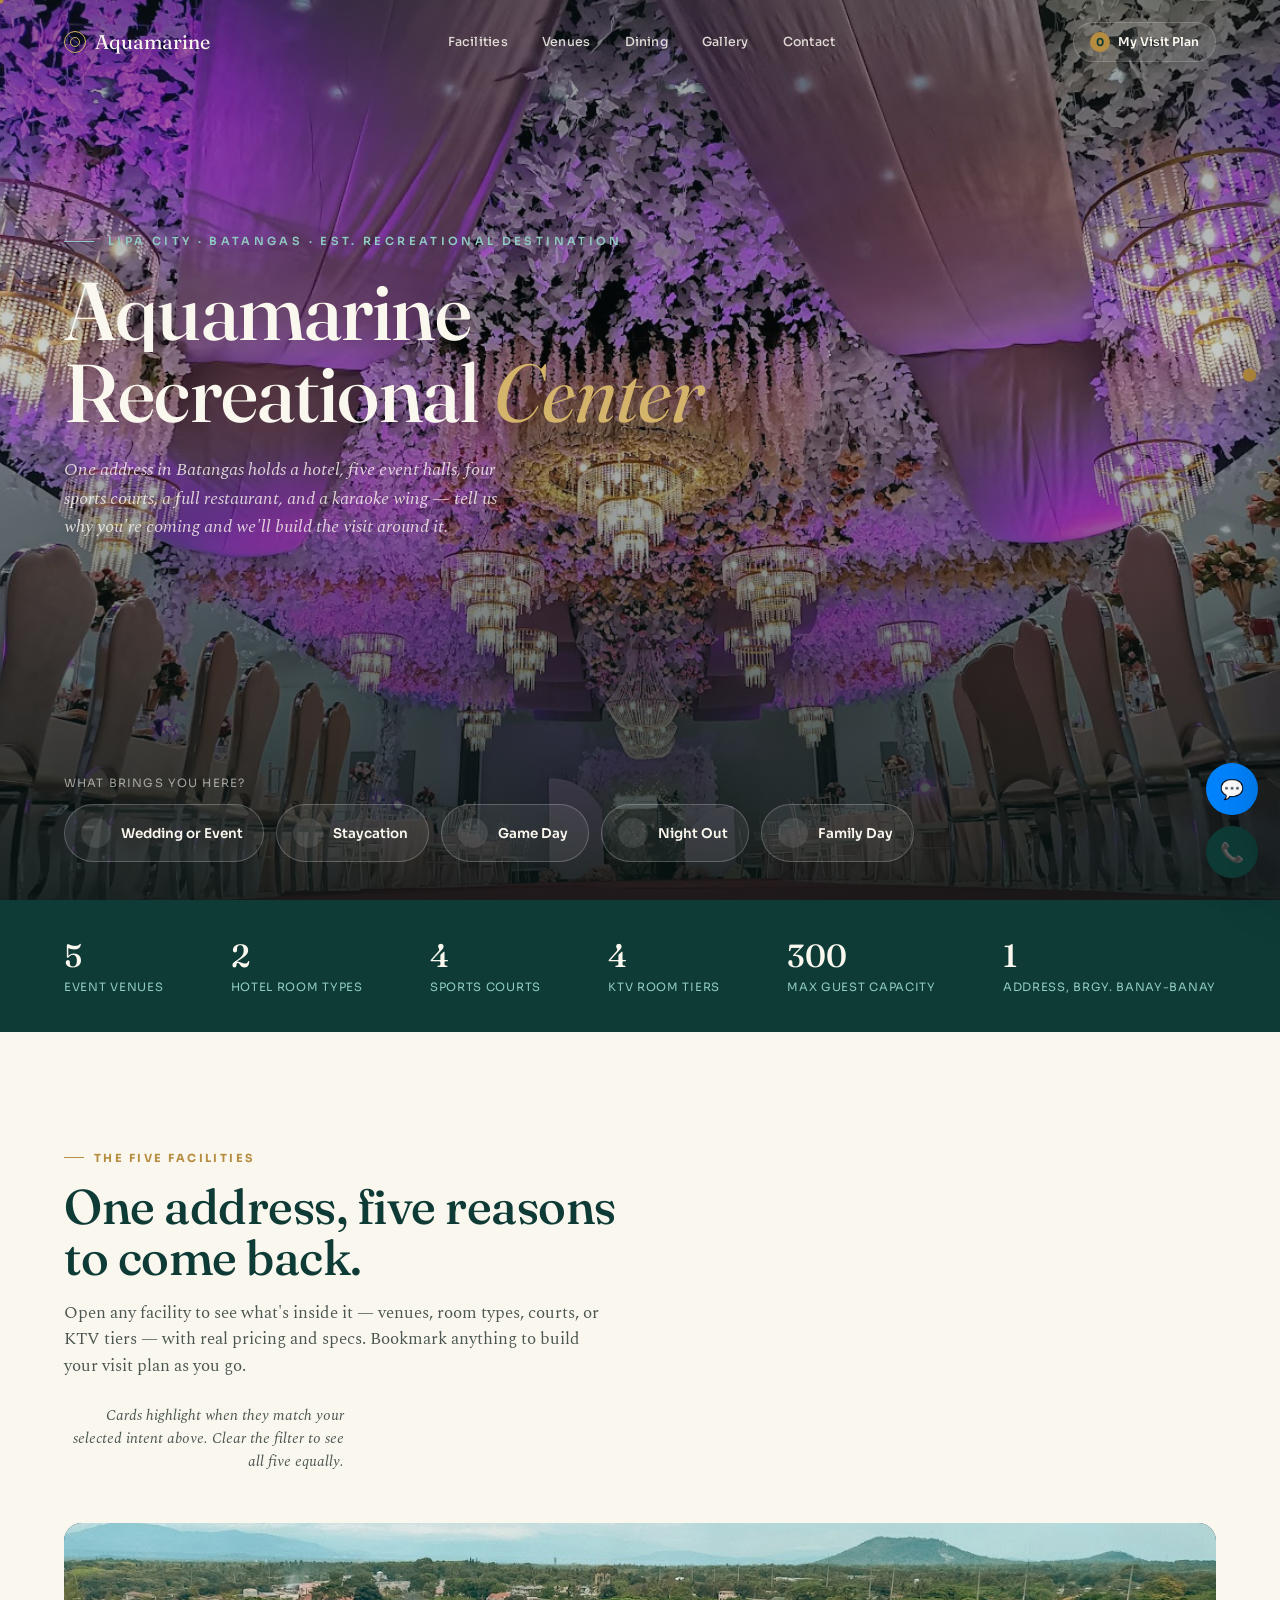
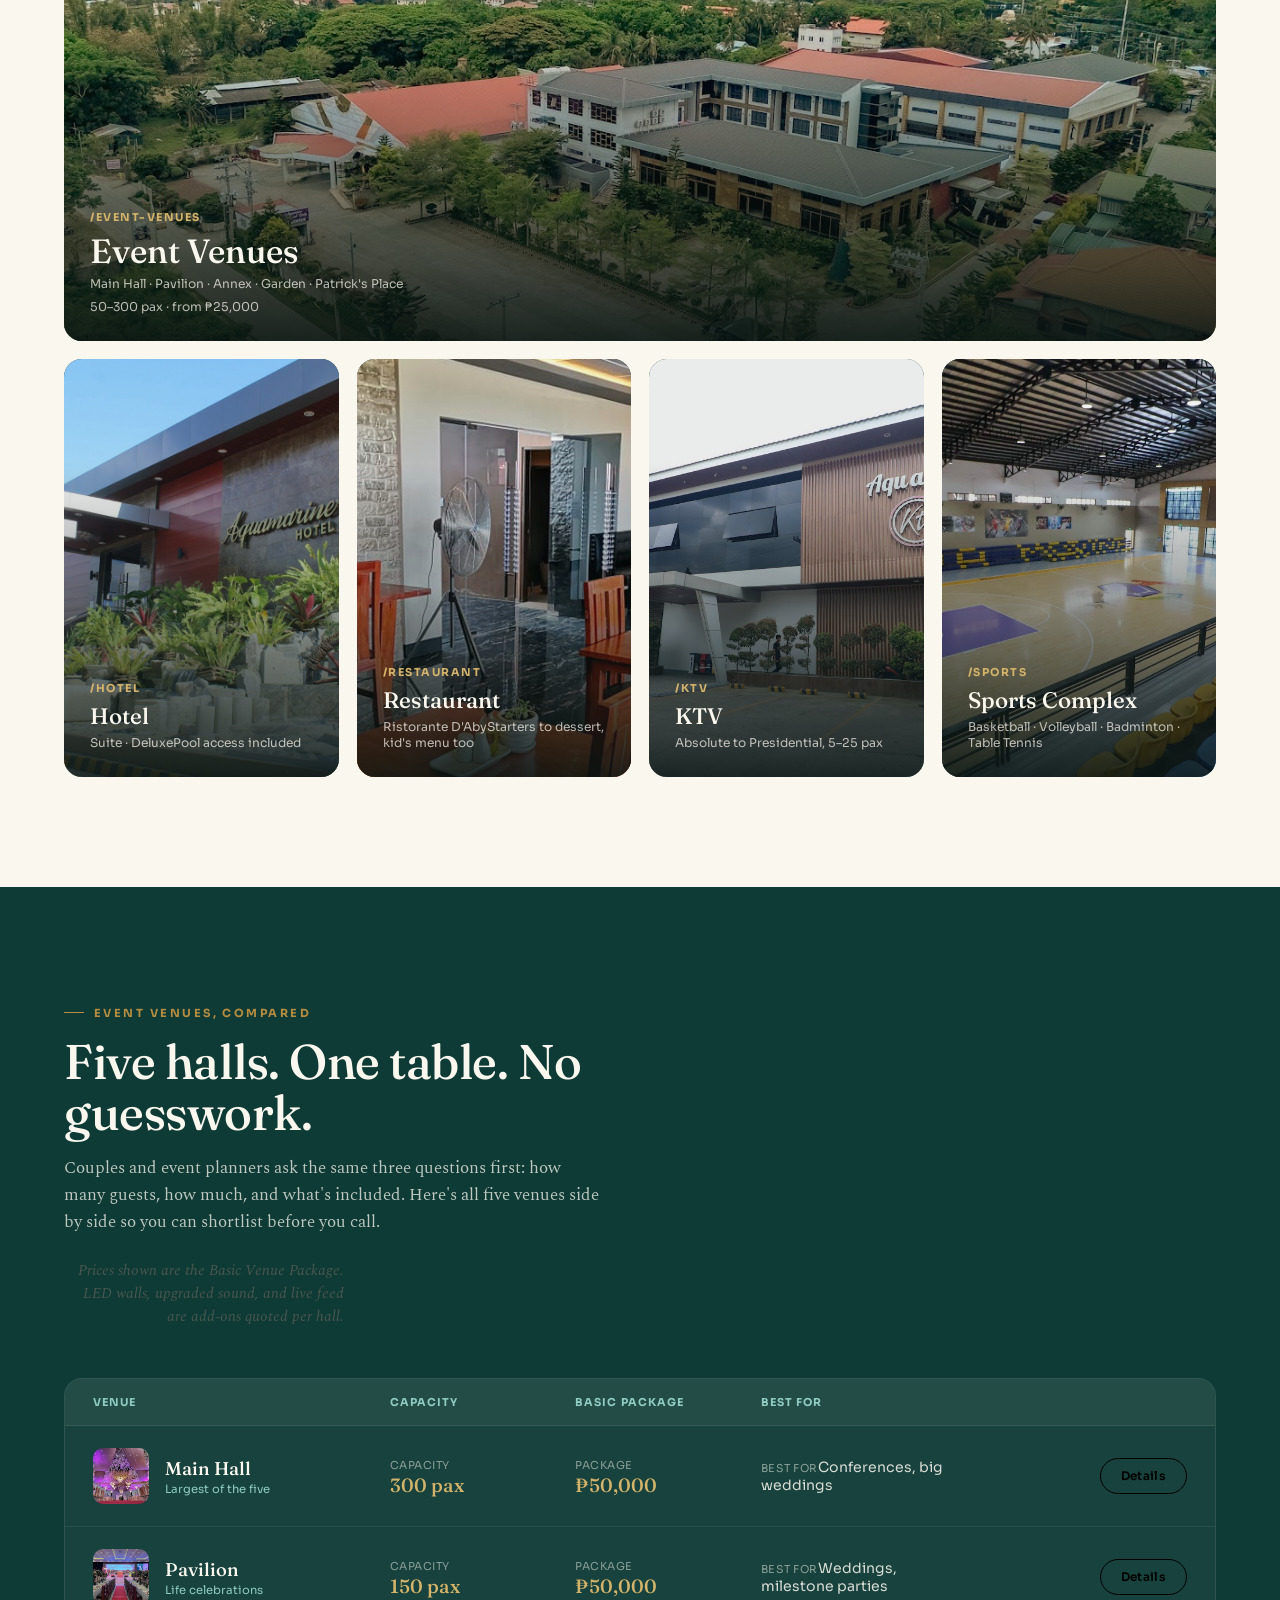
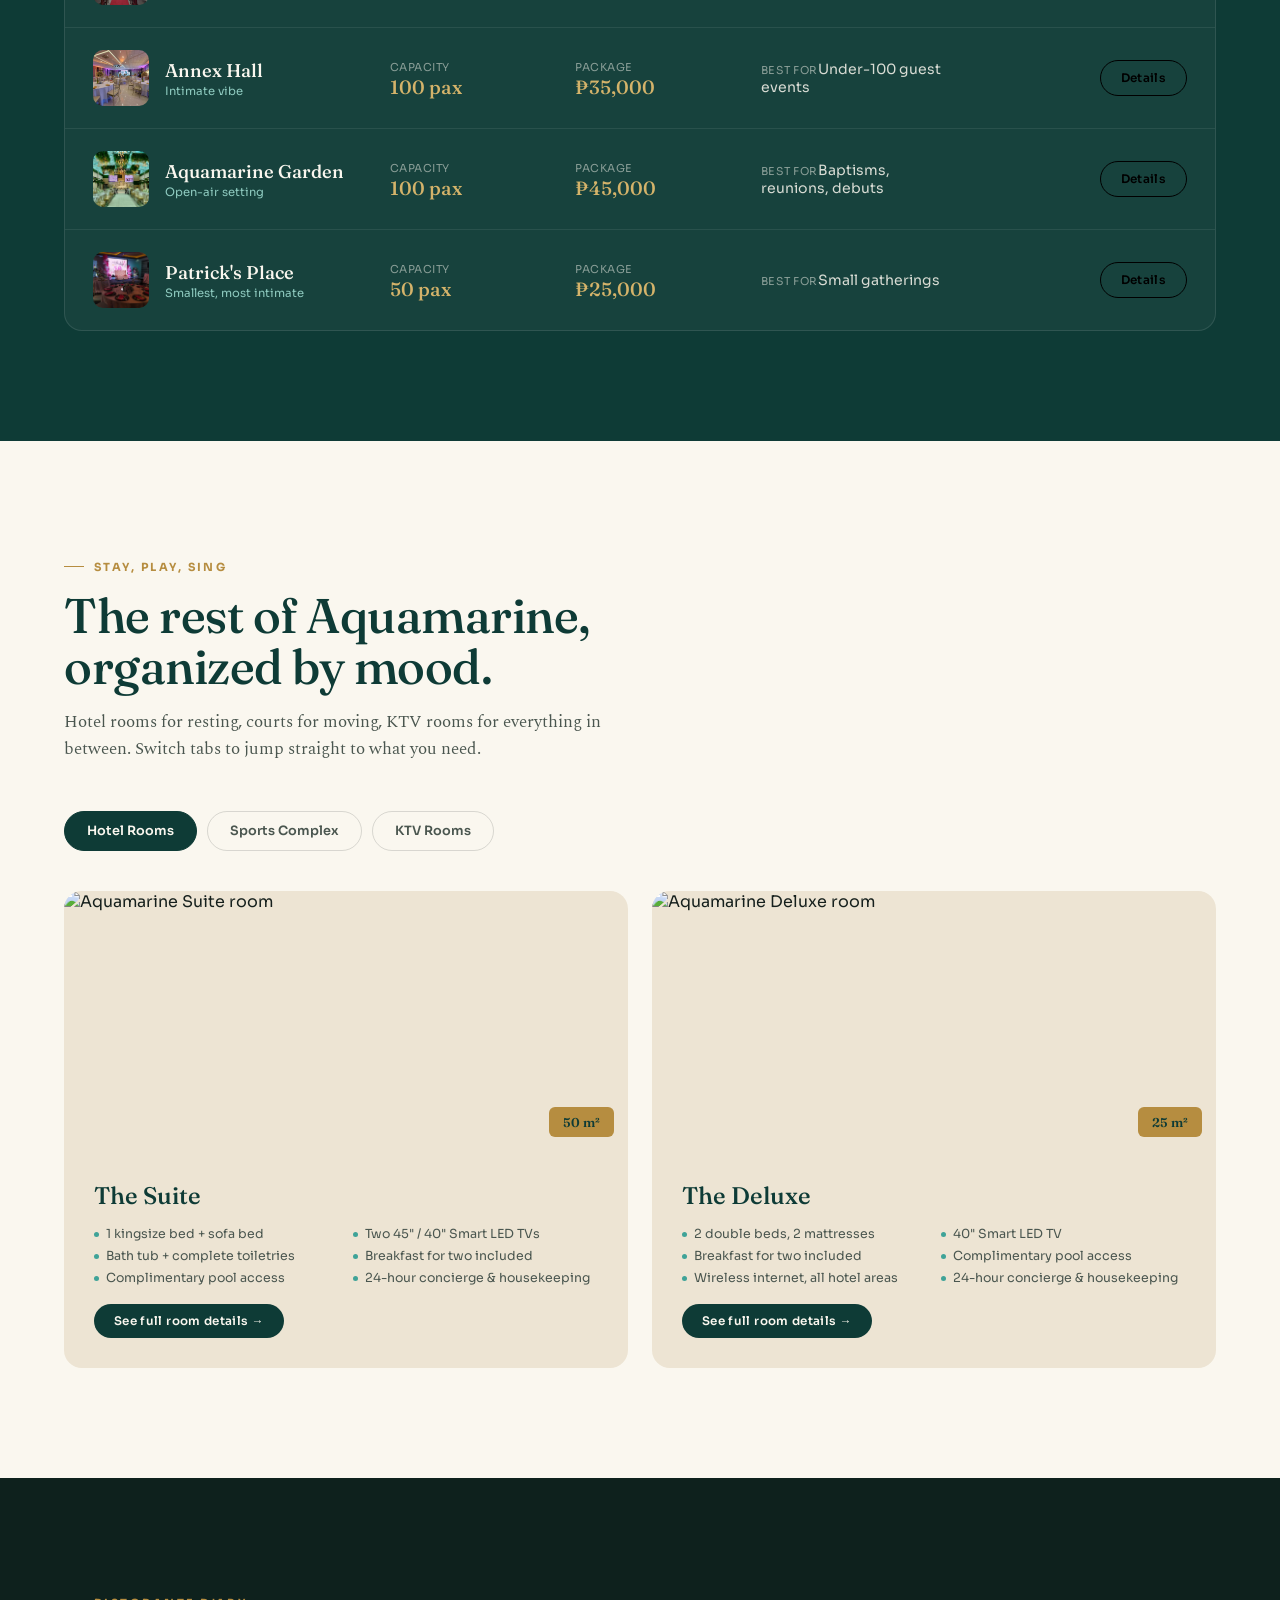
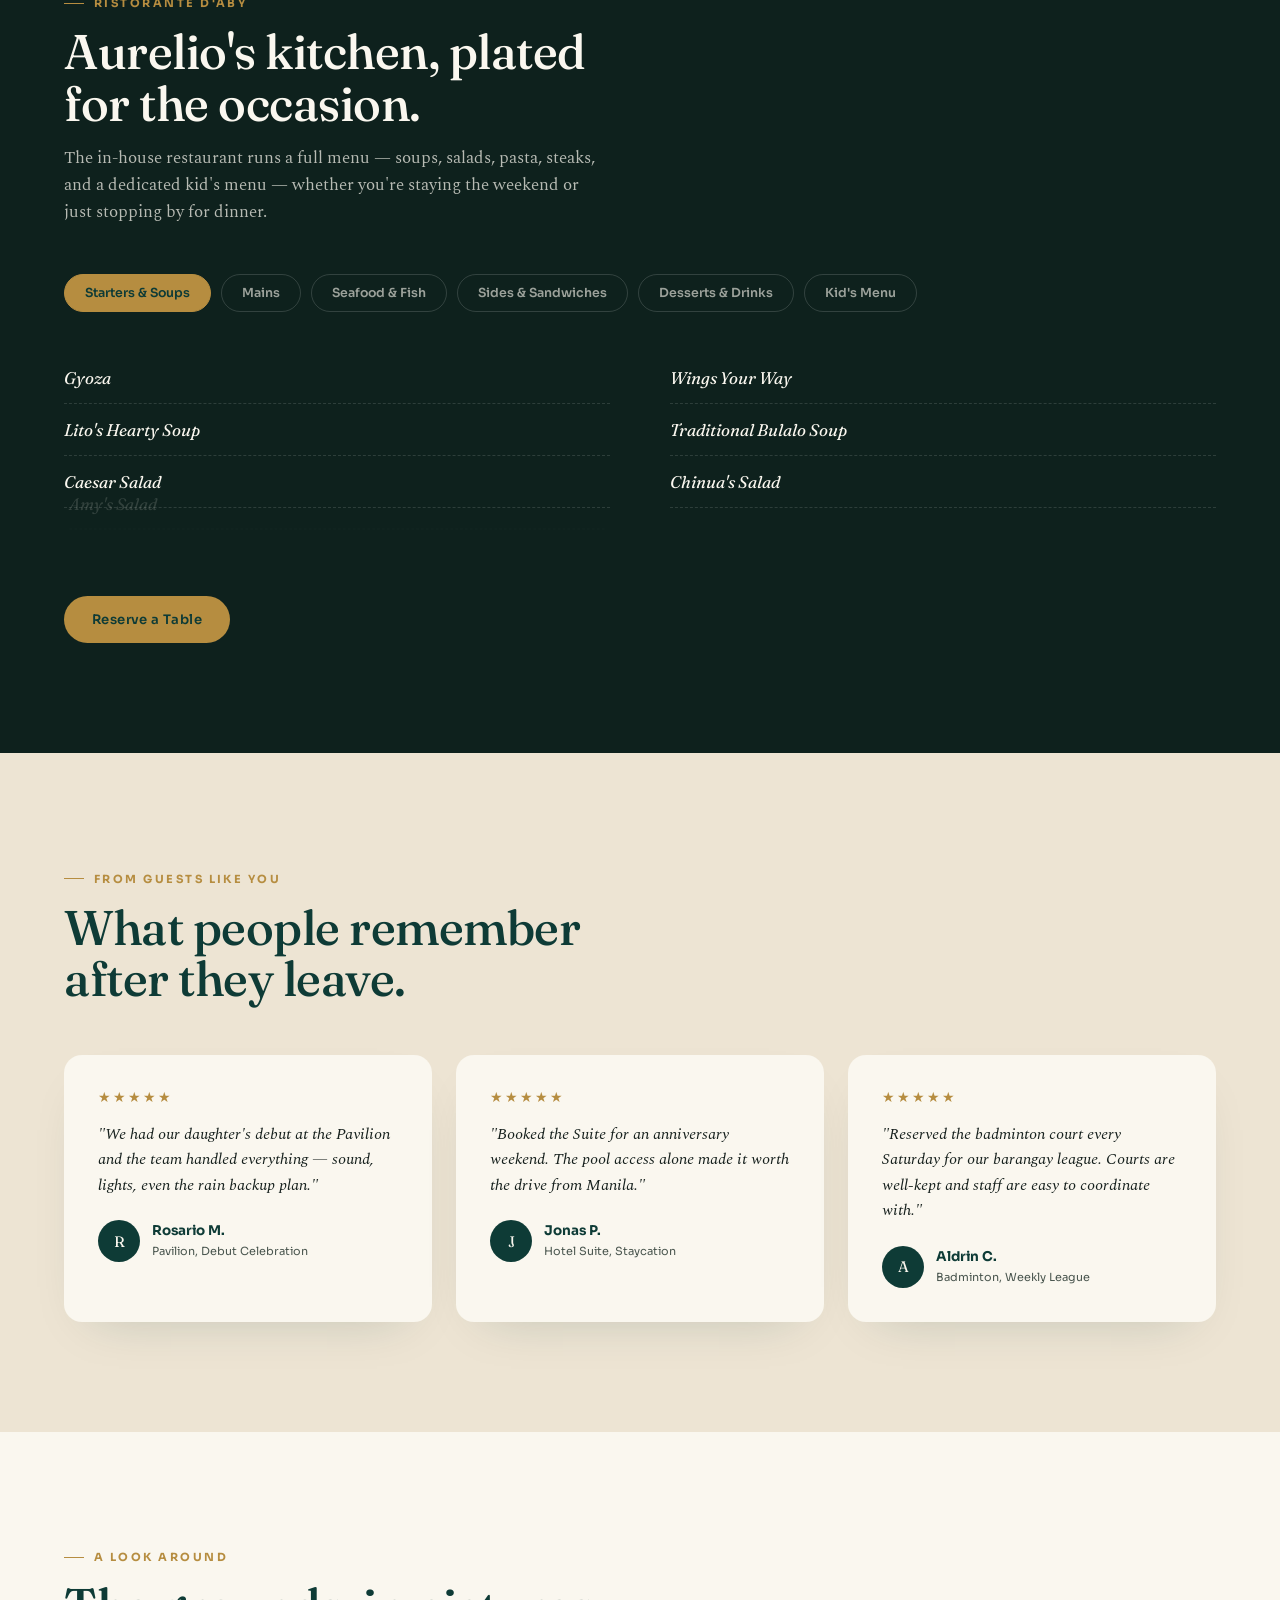
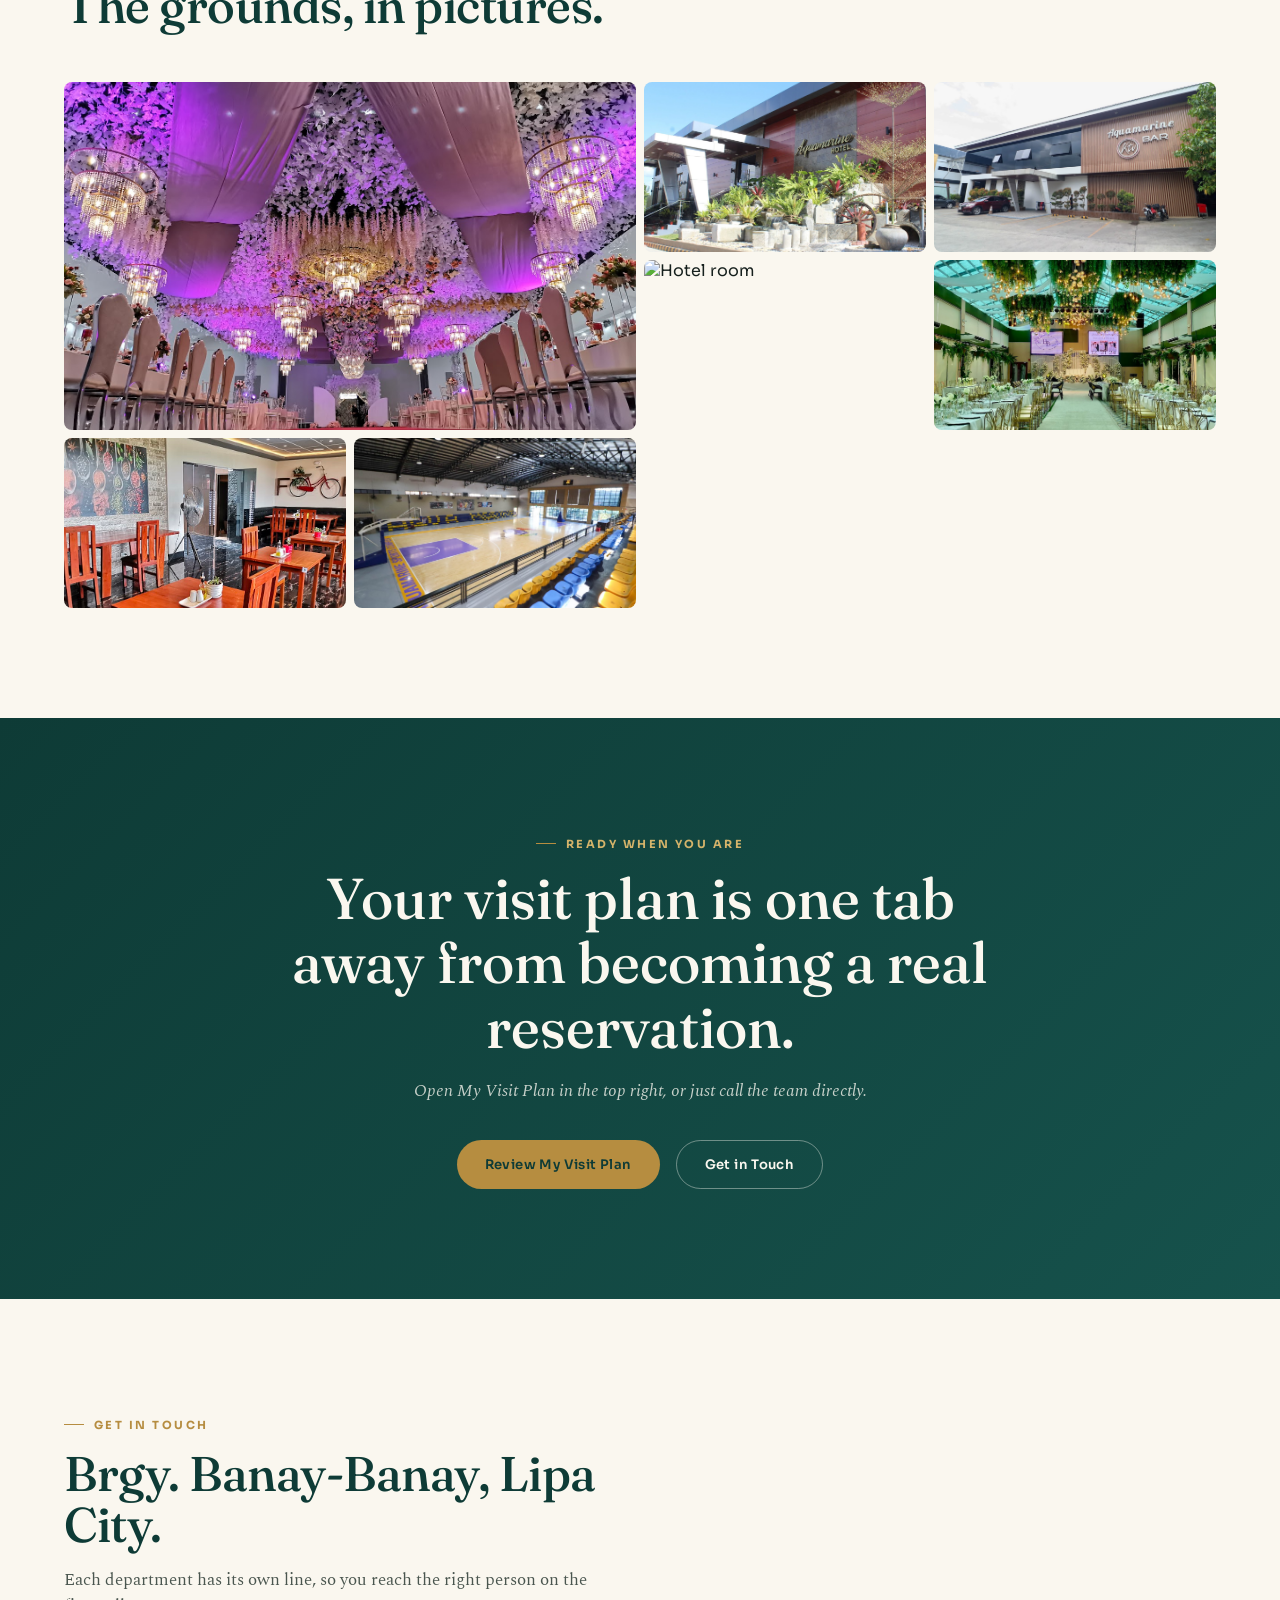
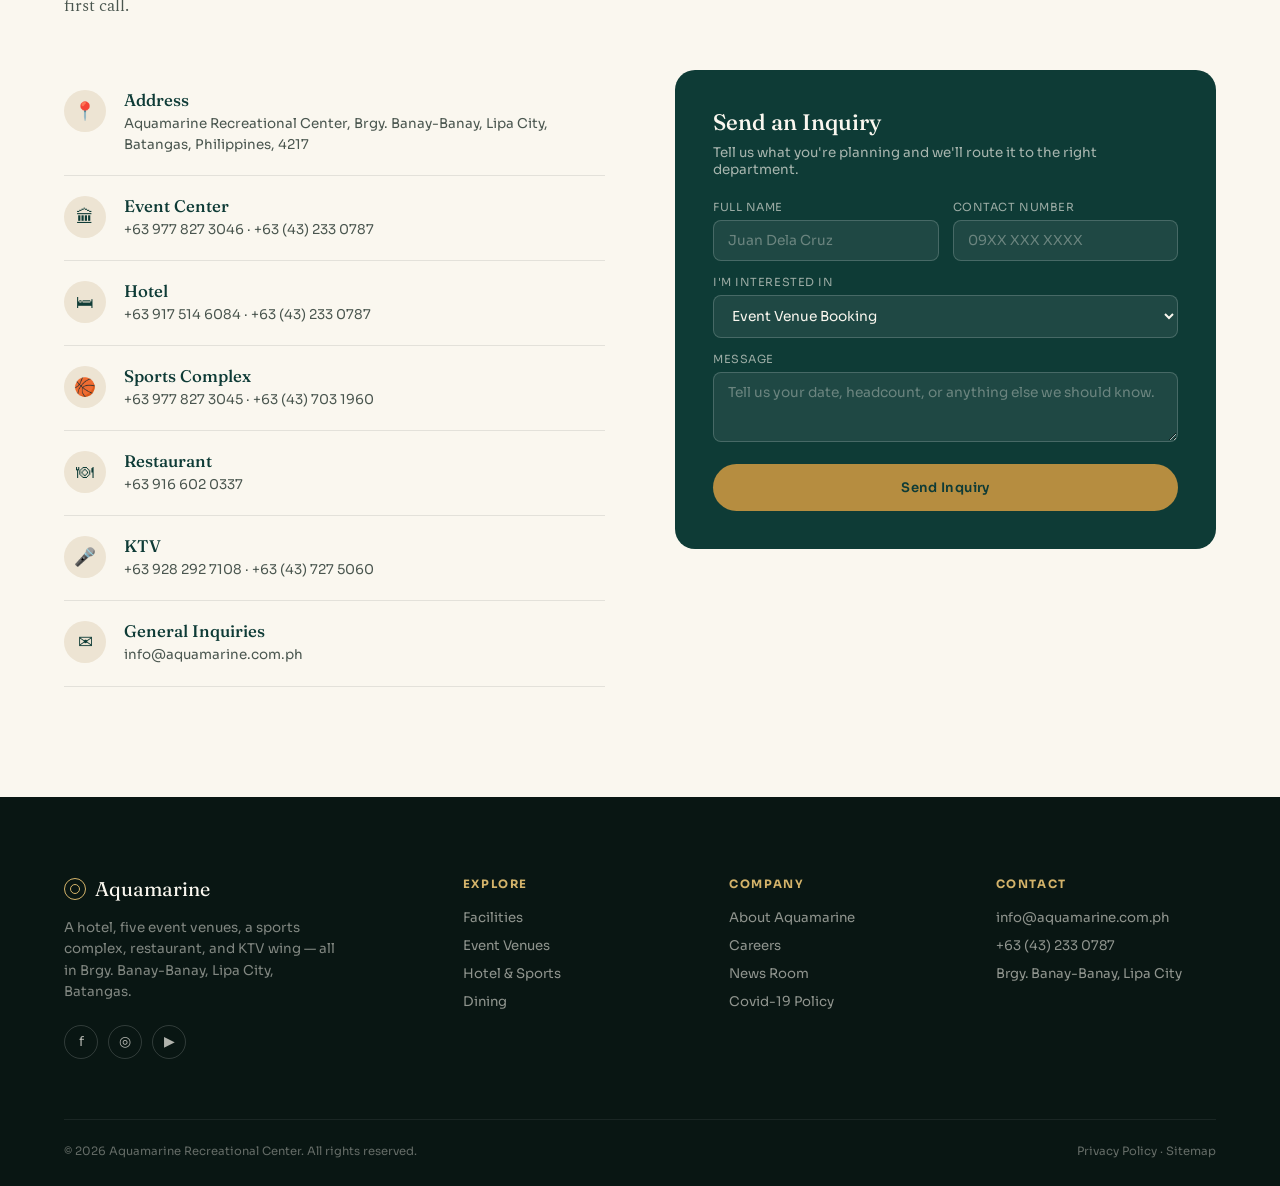
==== index.html @ de1a405c "Rename to index.html and remove Book Now hero button Rename aquamarine-redesign.html to index.html s" ====
﻿<!DOCTYPE html>
<html lang="en">
<head>
<meta charset="UTF-8">
<meta name="viewport" content="width=device-width, initial-scale=1.0">
<title>Aquamarine Recreational Center — Lipa City, Batangas</title>
<link rel="preconnect" href="https://fonts.googleapis.com">
<link rel="preconnect" href="https://fonts.gstatic.com" crossorigin>
<link href="https://fonts.googleapis.com/css2?family=Fraunces:ital,opsz,wght@0,9..144,300;0,9..144,400;0,9..144,500;0,9..144,600;0,9..144,700;1,9..144,400;1,9..144,500&family=Sora:wght@300;400;500;600;700;800&family=Spectral:ital,wght@0,300;0,400;0,500;1,400&display=swap" rel="stylesheet">
<link rel="stylesheet" href="css/base.css">
<link rel="stylesheet" href="css/ui.css">
<link rel="stylesheet" href="css/header.css">
<link rel="stylesheet" href="css/hero.css">
<link rel="stylesheet" href="css/facilities.css">
<link rel="stylesheet" href="css/venues.css">
<link rel="stylesheet" href="css/recreation.css">
<link rel="stylesheet" href="css/dining.css">
<link rel="stylesheet" href="css/testimonials.css">
<link rel="stylesheet" href="css/gallery.css">
<link rel="stylesheet" href="css/contact.css">
<link rel="stylesheet" href="css/footer.css">
<link rel="stylesheet" href="css/animations.css">

</head>
<body>
<div id="loader">
  <div class="ring"></div>
  <span>Aquamarine Recreational Center</span>
</div>

<div class="cursor-dot" id="cursorDot"></div>
<div id="scrollRail"></div>
<nav class="dot-nav" id="dotNav">
  <span class="dn-item" data-target="top" data-label="Top"></span>
  <span class="dn-item" data-target="deck" data-label="Facilities"></span>
  <span class="dn-item" data-target="venues" data-label="Venues"></span>
  <span class="dn-item" data-target="recreation" data-label="Hotel & Sports"></span>
  <span class="dn-item" data-target="dining" data-label="Dining"></span>
  <span class="dn-item" data-target="gallery" data-label="Gallery"></span>
  <span class="dn-item" data-target="contact" data-label="Contact"></span>
</nav>

<header id="siteHeader">
  <a href="#top" class="logo"><span class="ring-mark"></span>Aquamarine</a>
  <nav class="primary">
    <a href="#deck">Facilities</a>
    <a href="#venues">Venues</a>
    <a href="#dining">Dining</a>
    <a href="#gallery">Gallery</a>
    <a href="#contact">Contact</a>
  </nav>
  <div class="nav-right">
    <button class="tray-pill" id="trayToggleBtn">
      <span class="tp-count" id="trayCount">0</span> My Visit Plan
    </button>
    <div class="burger" id="burger"><span></span><span></span><span></span></div>
  </div>
</header>

<div class="mobile-menu" id="mobileMenu">
  <a href="#deck">Facilities</a>
  <a href="#venues">Venues</a>
  <a href="#dining">Dining</a>
  <a href="#gallery">Gallery</a>
  <a href="#contact">Contact</a>
</div>

<main id="top">
<section class="hero">
  <div class="hero-bg"></div>
  <div class="hero-top">
    <span class="hero-eyebrow"><span class="line"></span>Lipa City · Batangas · Est. Recreational Destination</span>
    <h1>
      <span class="wr"><span class="ln">Aquamarine</span></span>
      <span class="wr"><span class="ln">Recreational <em>Center</em></span></span>
    </h1>
    <p class="hero-sub">One address in Batangas holds a hotel, five event halls, four sports courts, a full restaurant, and a karaoke wing — tell us why you're coming and we'll build the visit around it.</p>
  </div>
  <div class="intent-dock">
    <span class="intent-label">What brings you here?</span>
    <div class="intent-row" id="intentRow">
      <button class="intent-chip" data-intent="wedding"><span class="ic-circle"></span>Wedding or Event</button>
      <button class="intent-chip" data-intent="stay"><span class="ic-circle"></span>Staycation</button>
      <button class="intent-chip" data-intent="sports"><span class="ic-circle"></span>Game Day</button>
      <button class="intent-chip" data-intent="ktv"><span class="ic-circle"></span>Night Out</button>
      <button class="intent-chip" data-intent="family"><span class="ic-circle"></span>Family Day</button>
    </div>
  </div>
</section>

<section class="stat-strip">
  <div class="wrap">
    <div class="st"><b>5</b><span>Event Venues</span></div>
    <div class="st"><b>2</b><span>Hotel Room Types</span></div>
    <div class="st"><b>4</b><span>Sports Courts</span></div>
    <div class="st"><b>4</b><span>KTV Room Tiers</span></div>
    <div class="st"><b>300</b><span>Max Guest Capacity</span></div>
    <div class="st"><b>1</b><span>Address, Brgy. Banay-Banay</span></div>
  </div>
</section>

<section class="deck-sec pad" id="deck">
  <div class="wrap">
    <div class="section-head">
      <div class="sh-text">
        <span class="eyebrow">The Five Facilities</span>
        <h2>One address, five reasons to come back.</h2>
        <p>Open any facility to see what's inside it — venues, room types, courts, or KTV tiers — with real pricing and specs. Bookmark anything to build your visit plan as you go.</p>
      </div>
      <div class="sh-side">Cards highlight when they match your selected intent above. Clear the filter to see all five equally.</div>
    </div>

    <div class="deck-grid" id="deckGrid">

      <div class="deck-card" data-intent="wedding,family" data-facility="event-venues">
        <span class="dc-expand">5 venues inside →</span>
        <img src="images/Event Venues.jpg" alt="Event Venues">
        <div class="dc-tint"></div>
        <div class="dc-body">
          <span class="dc-eyebrow">/event-venues</span>
          <h3>Event Venues</h3>
          <div class="dc-meta"><span>Main Hall · Pavilion · Annex · Garden · Patrick's Place</span></div>
          <div class="dc-meta"><span>50–300 pax · from ₱25,000</span></div>
        </div>
      </div>

      <div class="deck-card" data-intent="stay,family" data-facility="hotel">
        <span class="dc-expand">2 room types inside →</span>
        <img src="images/Aquamarine.jpg" alt="Hotel">
        <div class="dc-tint"></div>
        <div class="dc-body">
          <span class="dc-eyebrow">/hotel</span>
          <h3>Hotel</h3>
          <div class="dc-meta"><span>Suite · Deluxe</span><span>Pool access included</span></div>
        </div>
      </div>

      <div class="deck-card" data-intent="family,wedding" data-facility="restaurant">
        <span class="dc-expand">Full menu inside →</span>
        <img src="images/Dining.png" alt="Restaurant">
        <div class="dc-tint"></div>
        <div class="dc-body">
          <span class="dc-eyebrow">/restaurant</span>
          <h3>Restaurant</h3>
          <div class="dc-meta"><span>Ristorante D'Aby</span><span>Starters to dessert, kid's menu too</span></div>
        </div>
      </div>

      <div class="deck-card" data-intent="ktv" data-facility="ktv">
        <span class="dc-expand">4 room tiers inside →</span>
        <img src="images/KTV.jpg" alt="KTV">
        <div class="dc-tint"></div>
        <div class="dc-body">
          <span class="dc-eyebrow">/ktv</span>
          <h3>KTV</h3>
          <div class="dc-meta"><span>Absolute to Presidential, 5–25 pax</span></div>
        </div>
      </div>

      <div class="deck-card" data-intent="sports,family" data-facility="sports">
        <span class="dc-expand">4 courts inside →</span>
        <img src="images/Sports Complex.jpg" alt="Sports Complex">
        <div class="dc-tint"></div>
        <div class="dc-body">
          <span class="dc-eyebrow">/sports</span>
          <h3>Sports Complex</h3>
          <div class="dc-meta"><span>Basketball · Volleyball · Badminton · Table Tennis</span></div>
        </div>
      </div>

    </div>
  </div>
</section>

<section class="venues-sec pad" id="venues">
  <div class="wrap">
    <div class="section-head">
      <div class="sh-text">
        <span class="eyebrow">Event Venues, Compared</span>
        <h2>Five halls. One table. No guesswork.</h2>
        <p>Couples and event planners ask the same three questions first: how many guests, how much, and what's included. Here's all five venues side by side so you can shortlist before you call.</p>
      </div>
      <div class="sh-side">Prices shown are the Basic Venue Package. LED walls, upgraded sound, and live feed are add-ons quoted per hall.</div>
    </div>

    <div class="compare-table" id="compareTable">
      <div class="compare-row head">
        <div>Venue</div>
        <div>Capacity</div>
        <div>Basic Package</div>
        <div>Best For</div>
        <div></div>
      </div>

      <div class="compare-row">
        <div class="compare-venue">
          <img src="images/Main Hall.jpg" alt="Main Hall">
          <div><div class="cv-name">Main Hall</div><div class="cv-tag">Largest of the five</div></div>
        </div>
        <div class="compare-cell"><span>Capacity</span><b>300 pax</b></div>
        <div class="compare-cell"><span>Package</span><b>₱50,000</b></div>
        <div class="compare-cell"><span>Best for</span>Conferences, big weddings</div>
        <div class="compare-cta"><button class="btn btn-sm btn-line" data-detail="mainhall">Details</button></div>
      </div>

      <div class="compare-row">
        <div class="compare-venue">
          <img src="images/Pavillion.jpg" alt="Pavilion">
          <div><div class="cv-name">Pavilion</div><div class="cv-tag">Life celebrations</div></div>
        </div>
        <div class="compare-cell"><span>Capacity</span><b>150 pax</b></div>
        <div class="compare-cell"><span>Package</span><b>₱50,000</b></div>
        <div class="compare-cell"><span>Best for</span>Weddings, milestone parties</div>
        <div class="compare-cta"><button class="btn btn-sm btn-line" data-detail="pavilion">Details</button></div>
      </div>

      <div class="compare-row">
        <div class="compare-venue">
          <img src="images/Annex Hall.jpg" alt="Annex Hall">
          <div><div class="cv-name">Annex Hall</div><div class="cv-tag">Intimate vibe</div></div>
        </div>
        <div class="compare-cell"><span>Capacity</span><b>100 pax</b></div>
        <div class="compare-cell"><span>Package</span><b>₱35,000</b></div>
        <div class="compare-cell"><span>Best for</span>Under-100 guest events</div>
        <div class="compare-cta"><button class="btn btn-sm btn-line" data-detail="annex">Details</button></div>
      </div>

      <div class="compare-row">
        <div class="compare-venue">
          <img src="images/Aquamarine Garden.jpg" alt="Aquamarine Garden">
          <div><div class="cv-name">Aquamarine Garden</div><div class="cv-tag">Open-air setting</div></div>
        </div>
        <div class="compare-cell"><span>Capacity</span><b>100 pax</b></div>
        <div class="compare-cell"><span>Package</span><b>₱45,000</b></div>
        <div class="compare-cell"><span>Best for</span>Baptisms, reunions, debuts</div>
        <div class="compare-cta"><button class="btn btn-sm btn-line" data-detail="garden">Details</button></div>
      </div>

      <div class="compare-row">
        <div class="compare-venue">
          <img src="images/Patrick's Place.jpg" alt="Patrick's Place">
          <div><div class="cv-name">Patrick's Place</div><div class="cv-tag">Smallest, most intimate</div></div>
        </div>
        <div class="compare-cell"><span>Capacity</span><b>50 pax</b></div>
        <div class="compare-cell"><span>Package</span><b>₱25,000</b></div>
        <div class="compare-cell"><span>Best for</span>Small gatherings</div>
        <div class="compare-cta"><button class="btn btn-sm btn-line" data-detail="patricks">Details</button></div>
      </div>
    </div>
  </div>
</section>

<section class="rec-sec pad" id="recreation">
  <div class="wrap">
    <div class="section-head">
      <div class="sh-text">
        <span class="eyebrow">Stay, Play, Sing</span>
        <h2>The rest of Aquamarine, organized by mood.</h2>
        <p>Hotel rooms for resting, courts for moving, KTV rooms for everything in between. Switch tabs to jump straight to what you need.</p>
      </div>
    </div>

    <div class="rec-tabs" id="recTabs">
      <button class="rec-tab active" data-rec="hotel">Hotel Rooms</button>
      <button class="rec-tab" data-rec="sports">Sports Complex</button>
      <button class="rec-tab" data-rec="ktv">KTV Rooms</button>
    </div>

    <div class="rec-panel active" id="rec-hotel">
      <div class="room-grid">
        <div class="room-card">
          <div class="room-img">
            <img src="https://images.unsplash.com/photo-1582719508461-905c673771fd?q=80&w=1200" alt="Aquamarine Suite room">
            <span class="room-size">50 m²</span>
          </div>
          <div class="room-body">
            <h4>The Suite</h4>
            <ul class="room-amen">
              <li>1 kingsize bed + sofa bed</li>
              <li>Two 45" / 40" Smart LED TVs</li>
              <li>Bath tub + complete toiletries</li>
              <li>Breakfast for two included</li>
              <li>Complimentary pool access</li>
              <li>24-hour concierge & housekeeping</li>
            </ul>
            <button class="btn btn-dark btn-sm" data-detail="suite">See full room details →</button>
          </div>
        </div>
        <div class="room-card">
          <div class="room-img">
            <img src="https://images.unsplash.com/photo-1611892440504-42a792e24d32?q=80&w=1200" alt="Aquamarine Deluxe room">
            <span class="room-size">25 m²</span>
          </div>
          <div class="room-body">
            <h4>The Deluxe</h4>
            <ul class="room-amen">
              <li>2 double beds, 2 mattresses</li>
              <li>40" Smart LED TV</li>
              <li>Breakfast for two included</li>
              <li>Complimentary pool access</li>
              <li>Wireless internet, all hotel areas</li>
              <li>24-hour concierge & housekeeping</li>
            </ul>
            <button class="btn btn-dark btn-sm" data-detail="deluxe">See full room details →</button>
          </div>
        </div>
      </div>
    </div>

    <div class="rec-panel" id="rec-sports">
      <div class="court-grid">
        <div class="court-card" data-detail="basketball"><img src="https://images.unsplash.com/photo-1546519638-68e109498ffc?q=80&w=900" alt="Basketball court"><div class="cc-tint"></div>
          <div class="cc-body"><span class="tag">Full Court</span><h4>Basketball</h4><span class="cc-cta">View details →</span></div></div>
        <div class="court-card" data-detail="volleyball"><img src="https://images.unsplash.com/photo-1592656094267-764a45160876?q=80&w=900" alt="Volleyball court"><div class="cc-tint"></div>
          <div class="cc-body"><span class="tag">Indoor</span><h4>Volleyball</h4><span class="cc-cta">View details →</span></div></div>
        <div class="court-card" data-detail="badminton"><img src="https://images.unsplash.com/photo-1626224583764-f87db24ac4ea?q=80&w=900" alt="Badminton court"><div class="cc-tint"></div>
          <div class="cc-body"><span class="tag">Indoor</span><h4>Badminton</h4><span class="cc-cta">View details →</span></div></div>
        <div class="court-card" data-detail="tabletennis"><img src="https://images.unsplash.com/photo-1611251135345-18c56206b863?q=80&w=900" alt="Table tennis"><div class="cc-tint"></div>
          <div class="cc-body"><span class="tag">Indoor</span><h4>Table Tennis</h4><span class="cc-cta">View details →</span></div></div>
      </div>
      <div style="margin-top:32px;"><a href="https://m.me/arcsportscomplex" target="_blank" class="btn btn-primary">Reserve a Slot</a></div>
    </div>

    <div class="rec-panel" id="rec-ktv">
      <div class="ktv-grid">
        <div class="ktv-card" data-detail="absolute">
          <span class="kr-tier">Tier 01</span><h4>Absolute Room</h4>
          <span class="kr-pax">Up to 5 pax</span>
          <ul><li>TJ Media Videoke System</li><li>JBL Speakers</li><li>2 wireless microphones</li><li>UV-fogged before & after use</li></ul>
        </div>
        <div class="ktv-card" data-detail="premier">
          <span class="kr-tier">Tier 02</span><h4>Premier Room</h4>
          <span class="kr-pax">Up to 10 pax · 2 rooms available</span>
          <ul><li>TJ Media Videoke System</li><li>JBL Speakers</li><li>2 wireless microphones</li><li>UV-fogged before & after use</li></ul>
        </div>
        <div class="ktv-card" data-detail="vip">
          <span class="kr-tier">Tier 03</span><h4>VIP Room</h4>
          <span class="kr-pax">Up to 15 pax</span>
          <ul><li>TJ Media Videoke System</li><li>JBL Speakers</li><li>2 wireless microphones</li><li>UV-fogged before & after use</li></ul>
        </div>
        <div class="ktv-card" data-detail="presidential">
          <span class="kr-tier">Tier 04</span><h4>Presidential Room</h4>
          <span class="kr-pax">Up to 25 pax</span>
          <ul><li>TJ Media Videoke System</li><li>JBL Speakers</li><li>2 wireless microphones</li><li>UV-fogged before & after use</li></ul>
        </div>
      </div>
      <div style="margin-top:32px;"><a href="https://m.me/aquamarineph.KTV" target="_blank" class="btn btn-primary">Book a KTV Room</a></div>
    </div>
  </div>
</section>

<section class="dining-sec pad" id="dining">
  <div class="wrap">
    <div class="section-head">
      <div class="sh-text">
        <span class="eyebrow">Ristorante D'Aby</span>
        <h2>Aurelio's kitchen, plated for the occasion.</h2>
        <p>The in-house restaurant runs a full menu — soups, salads, pasta, steaks, and a dedicated kid's menu — whether you're staying the weekend or just stopping by for dinner.</p>
      </div>
    </div>

    <div class="menu-cat-row" id="menuCatRow">
      <button class="menu-cat active" data-cat="starters">Starters & Soups</button>
      <button class="menu-cat" data-cat="mains">Mains</button>
      <button class="menu-cat" data-cat="seafood">Seafood & Fish</button>
      <button class="menu-cat" data-cat="sides">Sides & Sandwiches</button>
      <button class="menu-cat" data-cat="desserts">Desserts & Drinks</button>
      <button class="menu-cat" data-cat="kids">Kid's Menu</button>
    </div>

    <div class="menu-panel2 active" id="menu-starters">
      <div class="menu-line"><span class="ml-name">Gyoza</span></div>
      <div class="menu-line"><span class="ml-name">Wings Your Way</span></div>
      <div class="menu-line"><span class="ml-name">Lito's Hearty Soup</span><span class="ml-sub" style="display:none"></span></div>
      <div class="menu-line"><span class="ml-name">Traditional Bulalo Soup</span></div>
      <div class="menu-line"><span class="ml-name">Caesar Salad</span></div>
      <div class="menu-line"><span class="ml-name">Chinua's Salad</span></div>
      <div class="menu-line"><span class="ml-name">Amy's Salad</span></div>
    </div>

    <div class="menu-panel2" id="menu-mains">
      <div class="menu-line"><span class="ml-name">Aurelio's Ribs<span class="ml-sub">Pork</span></span></div>
      <div class="menu-line"><span class="ml-name">Smoky Pork Belly<span class="ml-sub">Pork</span></span></div>
      <div class="menu-line"><span class="ml-name">Twice Cooked Belly<span class="ml-sub">Pork</span></span></div>
      <div class="menu-line"><span class="ml-name">Jujeh Kebab<span class="ml-sub">Chicken</span></span></div>
      <div class="menu-line"><span class="ml-name">Chicken Katsu<span class="ml-sub">Chicken</span></span></div>
      <div class="menu-line"><span class="ml-name">Chicken Bacon Wrapped<span class="ml-sub">Chicken</span></span></div>
      <div class="menu-line"><span class="ml-name">Rib Eye Steak<span class="ml-sub">Beef</span></span></div>
      <div class="menu-line"><span class="ml-name">Fillet Mignon<span class="ml-sub">Beef</span></span></div>
    </div>

    <div class="menu-panel2" id="menu-seafood">
      <div class="menu-line"><span class="ml-name">Calamari Fritto</span></div>
      <div class="menu-line"><span class="ml-name">Buttered Shrimp</span></div>
      <div class="menu-line"><span class="ml-name">Shrimp Tempura</span></div>
      <div class="menu-line"><span class="ml-name">Grilled Salmon</span></div>
      <div class="menu-line"><span class="ml-name">Tanigue Ala Pobre</span></div>
      <div class="menu-line"><span class="ml-name">Ravioli Pasta</span></div>
      <div class="menu-line"><span class="ml-name">Cannelloni Pasta</span></div>
    </div>

    <div class="menu-panel2" id="menu-sides">
      <div class="menu-line"><span class="ml-name">Family Platter</span></div>
      <div class="menu-line"><span class="ml-name">Fiesta Platter</span></div>
      <div class="menu-line"><span class="ml-name">Club House Sandwich</span></div>
      <div class="menu-line"><span class="ml-name">Tuna Melt</span></div>
      <div class="menu-line"><span class="ml-name">Fragrant Rice</span></div>
      <div class="menu-line"><span class="ml-name">Java Rice</span></div>
      <div class="menu-line"><span class="ml-name">Mashed Potato</span></div>
      <div class="menu-line"><span class="ml-name">Coleslaw</span></div>
    </div>

    <div class="menu-panel2" id="menu-desserts">
      <div class="menu-line"><span class="ml-name">Chocolate Cake</span></div>
      <div class="menu-line"><span class="ml-name">Caramel Custard</span></div>
      <div class="menu-line"><span class="ml-name">Banana Split</span></div>
      <div class="menu-line"><span class="ml-name">Frappe<span class="ml-sub">Chocolate · Caramel · Strawberry</span></span></div>
      <div class="menu-line"><span class="ml-name">Shake<span class="ml-sub">Chocolate · Mango · Strawberry</span></span></div>
      <div class="menu-line"><span class="ml-name">Brewed Coffee & Tea</span></div>
      <div class="menu-line"><span class="ml-name">Four Seasons / Pineapple Juice</span></div>
    </div>

    <div class="menu-panel2" id="menu-kids">
      <div class="menu-line"><span class="ml-name">Spaghetti Pasta, Filipino Style<span class="ml-sub">With garlic bread</span></span></div>
      <div class="menu-line"><span class="ml-name">Fried Chicken</span></div>
      <div class="menu-line"><span class="ml-name">Mini Pizza</span></div>
    </div>

    <div style="margin-top:36px;"><a href="https://www.aquamarine.com.ph/dining" target="_blank" class="btn btn-primary" style="background:var(--gold);color:var(--teal-deep)">Reserve a Table</a></div>
  </div>
</section>

<section class="testi-sec pad" id="testimonials">
  <div class="wrap">
    <div class="section-head">
      <div class="sh-text">
        <span class="eyebrow">From Guests Like You</span>
        <h2>What people remember after they leave.</h2>
      </div>
    </div>
    <div class="testi-grid">
      <div class="testi-card"><div class="testi-stars">★★★★★</div>
        <p>"We had our daughter's debut at the Pavilion and the team handled everything — sound, lights, even the rain backup plan."</p>
        <div class="testi-who"><div class="testi-avatar">R</div><div><b>Rosario M.</b><span>Pavilion, Debut Celebration</span></div></div>
      </div>
      <div class="testi-card"><div class="testi-stars">★★★★★</div>
        <p>"Booked the Suite for an anniversary weekend. The pool access alone made it worth the drive from Manila."</p>
        <div class="testi-who"><div class="testi-avatar">J</div><div><b>Jonas P.</b><span>Hotel Suite, Staycation</span></div></div>
      </div>
      <div class="testi-card"><div class="testi-stars">★★★★★</div>
        <p>"Reserved the badminton court every Saturday for our barangay league. Courts are well-kept and staff are easy to coordinate with."</p>
        <div class="testi-who"><div class="testi-avatar">A</div><div><b>Aldrin C.</b><span>Badminton, Weekly League</span></div></div>
      </div>
    </div>
  </div>
</section>

<section class="gallery-sec pad" id="gallery">
  <div class="wrap">
    <div class="section-head">
      <div class="sh-text">
        <span class="eyebrow">A Look Around</span>
        <h2>The grounds, in pictures.</h2>
      </div>
    </div>
    <div class="gal-grid" id="galGrid">
      <div class="gal-item big"><img src="images/Main Hall.jpg" alt="Aquamarine grounds"><div class="gal-overlay"><span class="gal-plus">+</span></div></div>
      <div class="gal-item"><img src="images/Aquamarine.jpg" alt="Pool"><div class="gal-overlay"><span class="gal-plus">+</span></div></div>
      <div class="gal-item"><img src="images/KTV.jpg" alt="Wedding setup"><div class="gal-overlay"><span class="gal-plus">+</span></div></div>
      <div class="gal-item"><img src="https://images.unsplash.com/photo-1414235077428-338989a2e8c0?q=80&w=600" alt="Hotel room"><div class="gal-overlay"><span class="gal-plus">+</span></div></div>
      <div class="gal-item"><img src="images/Aquamarine Garden.jpg" alt="Garden view"><div class="gal-overlay"><span class="gal-plus">+</span></div></div>
      <div class="gal-item"><img src="images/Dining.png" alt="Dining table"><div class="gal-overlay"><span class="gal-plus">+</span></div></div>
      <div class="gal-item"><img src="images/Sports Complex.jpg" alt="Sports court"><div class="gal-overlay"><span class="gal-plus">+</span></div></div>
    </div>
  </div>
</section>

<section class="pad" style="background:linear-gradient(135deg,var(--teal-deep),var(--teal-mid));text-align:center;">
  <div class="wrap">
    <span class="eyebrow" style="color:var(--gold-light)">Ready When You Are</span>
    <h2 style="font-family:var(--serif);font-size:clamp(2.2rem,4.6vw,3.6rem);color:var(--ivory);font-weight:500;margin-top:16px;max-width:760px;margin-left:auto;margin-right:auto;line-height:1.12;">Your visit plan is one tab away from becoming a real reservation.</h2>
    <p style="font-family:var(--read);font-style:italic;color:rgba(250,247,239,.78);margin-top:18px;font-size:1.05rem;">Open My Visit Plan in the top right, or just call the team directly.</p>
    <div style="display:flex;gap:16px;justify-content:center;margin-top:36px;flex-wrap:wrap;">
      <button class="btn btn-primary" id="ctaOpenTray">Review My Visit Plan</button>
      <a href="#contact" class="btn" style="border:1px solid rgba(250,247,239,.4);color:var(--ivory);">Get in Touch</a>
    </div>
  </div>
</section>

<section class="contact-sec pad" id="contact">
  <div class="wrap">
    <div class="section-head">
      <div class="sh-text">
        <span class="eyebrow">Get In Touch</span>
        <h2>Brgy. Banay-Banay, Lipa City.</h2>
        <p>Each department has its own line, so you reach the right person on the first call.</p>
      </div>
    </div>
    <div class="contact-grid">
      <div class="contact-list">
        <div class="contact-item"><div class="ci-ic">📍</div><div><h4>Address</h4><p>Aquamarine Recreational Center, Brgy. Banay-Banay, Lipa City, Batangas, Philippines, 4217</p></div></div>
        <div class="contact-item"><div class="ci-ic">🏛</div><div><h4>Event Center</h4><p>+63 977 827 3046 · +63 (43) 233 0787</p></div></div>
        <div class="contact-item"><div class="ci-ic">🛏</div><div><h4>Hotel</h4><p>+63 917 514 6084 · +63 (43) 233 0787</p></div></div>
        <div class="contact-item"><div class="ci-ic">🏀</div><div><h4>Sports Complex</h4><p>+63 977 827 3045 · +63 (43) 703 1960</p></div></div>
        <div class="contact-item"><div class="ci-ic">🍽</div><div><h4>Restaurant</h4><p>+63 916 602 0337</p></div></div>
        <div class="contact-item"><div class="ci-ic">🎤</div><div><h4>KTV</h4><p>+63 928 292 7108 · +63 (43) 727 5060</p></div></div>
        <div class="contact-item"><div class="ci-ic">✉</div><div><h4>General Inquiries</h4><p>info@aquamarine.com.ph</p></div></div>
      </div>
      <div class="inquiry-form">
        <h4>Send an Inquiry</h4>
        <p>Tell us what you're planning and we'll route it to the right department.</p>
        <form id="inquiryForm">
          <div class="field-row">
            <div class="field"><label>Full Name</label><input type="text" placeholder="Juan Dela Cruz" required></div>
            <div class="field"><label>Contact Number</label><input type="tel" placeholder="09XX XXX XXXX" required></div>
            <div class="field full"><label>I'm Interested In</label>
              <select>
                <option>Event Venue Booking</option>
                <option>Hotel Reservation</option>
                <option>Sports Complex Slot</option>
                <option>KTV Room</option>
                <option>Restaurant Reservation</option>
                <option>General Inquiry</option>
              </select>
            </div>
            <div class="field full"><label>Message</label><textarea placeholder="Tell us your date, headcount, or anything else we should know."></textarea></div>
          </div>
          <button type="submit" class="btn btn-primary">Send Inquiry</button>
        </form>
      </div>
    </div>
  </div>
</section>
</main>

<footer>
  <div class="wrap">
    <div class="foot-grid">
      <div class="foot-brand">
        <a href="#top" class="logo"><span class="ring-mark"></span>Aquamarine</a>
        <p>A hotel, five event venues, a sports complex, restaurant, and KTV wing — all in Brgy. Banay-Banay, Lipa City, Batangas.</p>
        <div class="foot-social">
          <a href="#" aria-label="Facebook">f</a>
          <a href="#" aria-label="Instagram">◎</a>
          <a href="#" aria-label="YouTube">▶</a>
        </div>
      </div>
      <div class="foot-col"><h5>Explore</h5>
        <a href="#deck">Facilities</a><a href="#venues">Event Venues</a><a href="#recreation">Hotel & Sports</a><a href="#dining">Dining</a>
      </div>
      <div class="foot-col"><h5>Company</h5>
        <a href="#">About Aquamarine</a><a href="#">Careers</a><a href="#">News Room</a><a href="#">Covid-19 Policy</a>
      </div>
      <div class="foot-col"><h5>Contact</h5>
        <p>info@aquamarine.com.ph</p><p>+63 (43) 233 0787</p><p>Brgy. Banay-Banay, Lipa City</p>
      </div>
    </div>
    <div class="foot-bottom">
      <span>© 2026 Aquamarine Recreational Center. All rights reserved.</span>
      <span>Privacy Policy · Sitemap</span>
    </div>
  </div>
</footer>

<!-- Trip Tray -->
<div class="tray-scrim" id="trayScrim"></div>
<aside class="trip-tray" id="tripTray">
  <div class="tray-head">
    <h3>My Visit Plan</h3>
    <div class="tray-close" id="trayClose">✕</div>
  </div>
  <div class="tray-body" id="trayBody">
    <div class="tray-empty">
      <div class="te-ic">🗒</div>
      <p>Nothing saved yet. Tap the bookmark on any facility card to build your visit here.</p>
    </div>
  </div>
  <div class="tray-foot">
    <a href="#contact" class="btn btn-primary" id="traySendBtn">Send This Plan As an Inquiry</a>
  </div>
</aside>

<!-- Detail overlay -->
<div class="detail-overlay" id="detailOverlay">
  <div class="detail-card" id="detailCard"></div>
</div>

<!-- Lightbox -->
<div class="lightbox" id="lightbox">
  <span class="lb-close" id="lbClose">&times;</span>
  <img src="" alt="" id="lbImg">
</div>

<div class="float-stack">
  <a class="float-btn fb-msg" href="https://m.me/aquamarineph" target="_blank"><span class="float-label">Message us</span>💬</a>
  <a class="float-btn fb-call" href="tel:+6343233 0787"><span class="float-label">Call front desk</span>📞</a>
</div>
<div class="totop" id="totop">↑</div>

<script src="js/data.js"></script>
<script src="js/loader.js"></script>
<script src="js/cursor.js"></script>
<script src="js/scroll.js"></script>
<script src="js/navigation.js"></script>
<script src="js/animations.js"></script>
<script src="js/buttons.js"></script>
<script src="js/intent-filter.js"></script>
<script src="js/detail-overlay.js"></script>
<script src="js/trip-tray.js"></script>
<script src="js/tabs.js"></script>
<script src="js/gallery.js"></script>
<script src="js/form.js"></script>
</body>
</html>
---- css/base.css ----
:root{
  --teal-deep:#0E3B36;
  --teal-mid:#16524C;
  --teal-pale:#E4EFEC;
  --aqua:#3FA398;
  --aqua-light:#8FCBC0;
  --sand:#EDE4D3;
  --ivory:#FAF7EF;
  --gold:#B68D40;
  --gold-light:#D4B36A;
  --coral:#C1654B;
  --ink:#16201D;
  --ink-soft:#4A564F;

  --serif:'Fraunces', serif;
  --sans:'Sora', sans-serif;
  --read:'Spectral', serif;

  --edge: clamp(20px, 5vw, 64px);
  --r: 18px;
}

*{margin:0;padding:0;box-sizing:border-box;}
html{scroll-behavior:smooth;}
body{
  font-family:var(--sans);
  background:var(--ivory);
  color:var(--ink);
  overflow-x:hidden;
  -webkit-font-smoothing:antialiased;
}
img{display:block;max-width:100%;}
a{color:inherit;text-decoration:none;}
button{font-family:inherit;cursor:pointer;border:none;background:none;}
ul{list-style:none;}
input,textarea{font-family:inherit;}

@media (prefers-reduced-motion: reduce){
  *{animation-duration:.001ms !important;animation-iteration-count:1 !important;transition-duration:.001ms !important;scroll-behavior:auto !important;}
}
::selection{background:var(--gold-light);color:var(--teal-deep);}
:focus-visible{outline:2px solid var(--gold);outline-offset:3px;}

.wrap{max-width:1360px;margin:0 auto;padding-left:var(--edge);padding-right:var(--edge);}
.pad{padding:110px 0;}
.pad-sm{padding:70px 0;}
section{position:relative;}

.eyebrow{
  font-size:.7rem;letter-spacing:.22em;text-transform:uppercase;color:var(--gold);font-weight:700;
  display:inline-flex;align-items:center;gap:10px;font-family:var(--sans);
}
.eyebrow::before{content:'';width:20px;height:1px;background:var(--gold);}
.section-head h2{
  font-family:var(--serif);font-weight:500;font-size:clamp(2rem,3.8vw,3.2rem);
  line-height:1.06;color:var(--teal-deep);margin-top:16px;letter-spacing:-.01em;
}
.section-head p{font-family:var(--read);font-size:1.05rem;line-height:1.6;color:var(--ink-soft);margin-top:16px;max-width:540px;}
.section-head{max-width:680px;margin-bottom:48px;display:flex;flex-wrap:wrap;justify-content:space-between;align-items:flex-end;gap:24px;}
.section-head .sh-text{max-width:560px;}
.section-head .sh-side{font-family:var(--read);font-style:italic;color:var(--ink-soft);font-size:.95rem;max-width:280px;text-align:right;}

.btn{
  display:inline-flex;align-items:center;gap:10px;font-family:var(--sans);font-size:.82rem;font-weight:600;
  letter-spacing:.03em;padding:15px 28px;border-radius:100px;
  transition:transform .4s cubic-bezier(.22,1,.36,1), box-shadow .4s ease, background .3s ease, color .3s ease;
  white-space:nowrap;
}
.btn-primary{background:var(--gold);color:var(--teal-deep);}
.btn-primary:hover{transform:translateY(-3px);box-shadow:0 14px 28px -10px rgba(182,141,64,.5);}
.btn-dark{background:var(--teal-deep);color:var(--ivory);}
.btn-dark:hover{transform:translateY(-3px);box-shadow:0 14px 28px -10px rgba(14,59,54,.45);}
.btn-line{border:1px solid currentColor;}
.btn-line:hover{background:currentColor;}
.btn-sm{padding:10px 20px;font-size:.74rem;}
.btn svg{width:14px;height:14px;transition:transform .35s ease;}
.btn:hover svg{transform:translateX(3px);}

/* superseded by .tide / .tide-l / .tide-r / .tide-pop, see below */

/* card tilt helper */
.tilt{transition:transform .35s cubic-bezier(.22,1,.36,1);}
---- css/ui.css ----
/* ===== Loader ===== */
#loader{
  position:fixed;inset:0;background:var(--teal-deep);z-index:9999;
  display:flex;align-items:center;justify-content:center;flex-direction:column;gap:18px;
  transition:opacity .8s ease, visibility .8s ease;
}
#loader.hide{opacity:0;visibility:hidden;}
#loader .ring{width:54px;height:54px;border-radius:50%;border:1px solid rgba(143,203,192,.3);position:relative;}
#loader .ring::before{
  content:'';position:absolute;inset:-1px;border-radius:50%;border:1px solid transparent;border-top-color:var(--gold-light);
  animation:loaderSpin 1.1s linear infinite;
}
@keyframes loaderSpin{to{transform:rotate(360deg);}}
#loader span{font-family:var(--sans);font-size:.62rem;letter-spacing:.3em;color:var(--aqua-light);text-transform:uppercase;}

/* ===== Cursor ===== */
.cursor-dot{
  position:fixed;top:0;left:0;width:7px;height:7px;border-radius:50%;background:var(--gold);
  pointer-events:none;z-index:9998;transform:translate(-50%,-50%);
  transition:width .3s ease,height .3s ease,background .3s ease,border .3s ease;
}
.cursor-dot.grow{width:44px;height:44px;background:rgba(182,141,64,.15);border:1px solid var(--gold);}
@media (hover:none),(max-width:880px){.cursor-dot{display:none;}}

/* ===== Trip Tray (drawer) ===== */
.trip-tray{
  position:fixed;right:0;top:0;bottom:0;width:380px;max-width:92vw;background:var(--ivory);z-index:1900;
  box-shadow:-30px 0 60px -20px rgba(0,0,0,.3);transform:translateX(100%);transition:transform .5s cubic-bezier(.16,1,.3,1);
  display:flex;flex-direction:column;
}
.trip-tray.open{transform:translateX(0);}
.tray-head{padding:28px 26px;border-bottom:1px solid rgba(22,32,29,.1);display:flex;justify-content:space-between;align-items:center;}
.tray-head h3{font-family:var(--serif);font-size:1.3rem;color:var(--teal-deep);font-weight:500;}
.tray-close{width:34px;height:34px;border-radius:50%;background:var(--sand);display:flex;align-items:center;justify-content:center;}
.tray-body{flex:1;overflow-y:auto;padding:20px 26px;}
.tray-empty{text-align:center;padding:60px 20px;color:var(--ink-soft);}
.tray-empty .te-ic{font-size:2.2rem;margin-bottom:14px;}
.tray-empty p{font-size:.88rem;line-height:1.5;}
.tray-item{display:flex;gap:14px;padding:14px 0;border-bottom:1px solid rgba(22,32,29,.08);align-items:center;}
.tray-item img{width:56px;height:56px;border-radius:10px;object-fit:cover;flex-shrink:0;}
.tray-item .ti-name{font-family:var(--serif);font-size:.98rem;color:var(--teal-deep);font-weight:500;}
.tray-item .ti-cat{font-size:.7rem;color:var(--ink-soft);text-transform:uppercase;letter-spacing:.04em;}
.tray-item .ti-remove{width:28px;height:28px;border-radius:50%;display:flex;align-items:center;justify-content:center;color:var(--ink-soft);flex-shrink:0;transition:all .3s ease;}
.tray-item .ti-remove:hover{background:#FBE9E5;color:var(--coral);}
.tray-foot{padding:22px 26px;border-top:1px solid rgba(22,32,29,.1);}
.tray-foot .btn{width:100%;justify-content:center;}
.tray-scrim{position:fixed;inset:0;background:rgba(8,18,16,.5);z-index:1850;opacity:0;visibility:hidden;transition:opacity .4s ease,visibility .4s ease;}
.tray-scrim.open{opacity:1;visibility:visible;}

/* ===== Floating actions ===== */
.float-stack{position:fixed;right:22px;bottom:22px;z-index:600;display:flex;flex-direction:column;gap:11px;align-items:flex-end;}
.float-btn{width:52px;height:52px;border-radius:50%;display:flex;align-items:center;justify-content:center;box-shadow:0 14px 30px -10px rgba(0,0,0,.4);transition:transform .35s cubic-bezier(.22,1,.36,1);position:relative;font-size:1.2rem;}
.float-btn:hover{transform:scale(1.1);}
.float-btn.fb-msg{background:#0084FF;color:white;}
.float-btn.fb-call{background:var(--teal-deep);color:var(--ivory);}
.float-label{position:absolute;right:62px;top:50%;transform:translateY(-50%);background:var(--ink);color:var(--ivory);font-size:.72rem;padding:7px 13px;border-radius:4px;white-space:nowrap;opacity:0;pointer-events:none;transition:opacity .3s ease;}
.float-btn:hover .float-label{opacity:1;}
.totop{position:fixed;left:22px;bottom:22px;z-index:600;width:44px;height:44px;border-radius:50%;background:rgba(14,59,54,.85);color:var(--ivory);display:flex;align-items:center;justify-content:center;opacity:0;pointer-events:none;transition:opacity .4s ease,transform .4s ease;backdrop-filter:blur(6px);}
.totop.show{opacity:1;pointer-events:auto;}
.totop:hover{transform:translateY(-4px);}
@media (max-width:600px){.float-label{display:none;}}

/* ===== Scroll progress rail ===== */
#scrollRail{
  position:fixed;top:0;left:0;height:3px;width:0%;z-index:1000;
  background:linear-gradient(90deg, var(--aqua), var(--gold-light));
  transition:width .1s linear;
}

/* ===== Section dot-nav (right edge, desktop only) ===== */
.dot-nav{
  position:fixed;right:26px;top:50%;transform:translateY(-50%);z-index:700;
  display:flex;flex-direction:column;gap:16px;
}
.dot-nav .dn-item{
  width:9px;height:9px;border-radius:50%;background:rgba(22,32,29,.18);cursor:pointer;
  position:relative;transition:background .4s ease, transform .4s cubic-bezier(.22,1,.36,1);
}
.dot-nav .dn-item.active{background:var(--gold);transform:scale(1.5);}
.dot-nav .dn-item::before{
  content:attr(data-label);position:absolute;right:22px;top:50%;transform:translateY(-50%) translateX(6px);
  font-size:.7rem;font-weight:600;color:var(--teal-deep);background:var(--ivory);padding:5px 12px;border-radius:6px;
  white-space:nowrap;opacity:0;pointer-events:none;transition:opacity .3s ease, transform .3s ease;
  box-shadow:0 8px 20px -8px rgba(14,59,54,.3);
}
.dot-nav .dn-item:hover::before{opacity:1;transform:translateY(-50%) translateX(0);}
.dot-nav.on-dark .dn-item{background:rgba(250,247,239,.3);}
.dot-nav.on-dark .dn-item.active{background:var(--gold-light);}
@media (max-width:980px){.dot-nav{display:none;}}
---- css/header.css ----
/* ===== Header ===== */
header{
  position:fixed;top:0;left:0;right:0;z-index:500;padding:22px var(--edge);
  display:flex;align-items:center;justify-content:space-between;gap:30px;
  transition:padding .5s cubic-bezier(.16,1,.3,1), background .5s ease, box-shadow .5s ease;
}
header.scrolled{padding:13px var(--edge);background:rgba(14,59,54,.88);backdrop-filter:blur(18px) saturate(140%);box-shadow:0 8px 30px -18px rgba(0,0,0,.4);}
.logo{font-family:var(--serif);font-size:1.24rem;color:var(--ivory);display:flex;align-items:center;gap:9px;}
.logo .ring-mark{width:22px;height:22px;border:1.5px solid var(--gold-light);border-radius:50%;display:inline-block;position:relative;flex-shrink:0;}
.logo .ring-mark::after{content:'';position:absolute;inset:5px;border:1px solid var(--gold-light);border-radius:50%;}

nav.primary{display:flex;align-items:center;gap:34px;}
nav.primary a{font-size:.78rem;font-weight:500;letter-spacing:.02em;color:rgba(250,247,239,.85);position:relative;padding:6px 0;}
nav.primary a::after{content:'';position:absolute;left:0;bottom:0;width:0;height:1px;background:var(--gold-light);transition:width .4s cubic-bezier(.16,1,.3,1);}
nav.primary a:hover::after{width:100%;}

.nav-right{display:flex;align-items:center;gap:18px;}
.tray-pill{
  display:flex;align-items:center;gap:8px;background:rgba(255,255,255,.08);border:1px solid rgba(255,255,255,.18);
  color:var(--ivory);font-size:.76rem;font-weight:600;padding:9px 16px;border-radius:100px;
  transition:background .3s ease;position:relative;
}
.tray-pill:hover{background:rgba(255,255,255,.16);}
.tray-pill .tp-count{
  background:var(--gold);color:var(--teal-deep);width:20px;height:20px;border-radius:50%;
  display:flex;align-items:center;justify-content:center;font-size:.68rem;font-weight:700;
}
.burger{display:none;width:24px;height:18px;position:relative;cursor:pointer;z-index:600;}
.burger span{position:absolute;left:0;width:100%;height:1px;background:var(--ivory);transition:transform .4s ease,opacity .4s ease,top .4s ease;}
.burger span:nth-child(1){top:0;}
.burger span:nth-child(2){top:8px;}
.burger span:nth-child(3){top:16px;}
.burger.open span:nth-child(1){transform:rotate(45deg);top:8px;}
.burger.open span:nth-child(2){opacity:0;}
.burger.open span:nth-child(3){transform:rotate(-45deg);top:8px;}

.mobile-menu{
  position:fixed;inset:0;background:var(--teal-deep);z-index:450;display:flex;flex-direction:column;
  justify-content:center;padding:0 var(--edge);transform:translateY(-100%);transition:transform .6s cubic-bezier(.16,1,.3,1);
}
.mobile-menu.open{transform:translateY(0);}
.mobile-menu a{font-family:var(--serif);font-size:1.9rem;color:var(--ivory);padding:11px 0;display:block;border-bottom:1px solid rgba(255,255,255,.08);}

@media (max-width:900px){
  nav.primary{display:none;}
  .burger{display:block;}
}
---- css/hero.css ----
/* ===== HERO ===== */
.hero{position:relative;height:100vh;min-height:700px;display:flex;flex-direction:column;justify-content:flex-end;overflow:hidden;background:var(--teal-deep);}
.hero-bg{position:absolute;inset:0;background-size:cover;background-position:center 60%;transform:scale(1.0);animation:slowZoom 26s ease-in-out infinite alternate;will-change:transform;image-rendering:-webkit-optimize-contrast;
  background-image:url("../images/Main\ Hall.jpg");}
@keyframes slowZoom{0%{transform:scale(1.0);}100%{transform:scale(1.05);}}
.hero-bg::after{content:'';position:absolute;inset:0;background:linear-gradient(180deg, rgba(10,24,22,.5) 0%, rgba(10,24,22,.25) 40%, rgba(8,20,18,.92) 100%);}

.hero-top{position:relative;z-index:5;flex:1;display:flex;flex-direction:column;justify-content:center;padding:0 var(--edge);}
.hero-eyebrow{font-size:.7rem;letter-spacing:.3em;text-transform:uppercase;color:var(--aqua-light);font-weight:600;
  display:flex;align-items:center;gap:14px;opacity:0;animation:fadeUp 1s cubic-bezier(.16,1,.3,1) .3s forwards;}
.hero-eyebrow .line{width:30px;height:1px;background:var(--aqua-light);}
.hero h1{font-family:var(--serif);font-weight:500;color:var(--ivory);font-size:clamp(2.6rem,6.4vw,5.6rem);line-height:1;letter-spacing:-.01em;max-width:980px;margin-top:22px;}
.hero h1 .wr{display:block;overflow:hidden;}
.hero h1 .ln{display:block;transform:translateY(110%);animation:revealLine 1s cubic-bezier(.16,1,.3,1) forwards;}
.hero h1 .wr:nth-child(1) .ln{animation-delay:.45s;}
.hero h1 .wr:nth-child(2) .ln{animation-delay:.6s;}
.hero h1 em{font-style:italic;color:var(--gold-light);font-weight:400;}
@keyframes revealLine{to{transform:translateY(0);}}
@keyframes fadeUp{from{opacity:0;transform:translateY(14px);}to{opacity:1;transform:translateY(0);}}
.hero-sub{font-family:var(--read);font-style:italic;font-size:1.12rem;color:rgba(250,247,239,.82);margin-top:22px;max-width:460px;line-height:1.6;
  opacity:0;animation:fadeUp 1s cubic-bezier(.16,1,.3,1) .85s forwards;}
.hero-cta{margin-top:32px;opacity:0;animation:fadeUp 1s cubic-bezier(.16,1,.3,1) 1.05s forwards;}

/* intent picker docked at hero bottom */
.intent-dock{position:relative;z-index:6;padding:0 var(--edge) 38px;opacity:0;animation:fadeUp 1s cubic-bezier(.16,1,.3,1) 1.05s forwards;}
.intent-label{font-size:.72rem;letter-spacing:.1em;text-transform:uppercase;color:rgba(250,247,239,.6);margin-bottom:14px;display:block;}
.intent-row{display:flex;gap:12px;flex-wrap:wrap;}
.intent-chip{
  display:flex;align-items:center;gap:10px;padding:13px 20px 13px 16px;border-radius:100px;
  background:rgba(255,255,255,.07);border:1px solid rgba(255,255,255,.22);backdrop-filter:blur(10px);
  color:var(--ivory);font-size:.84rem;font-weight:600;transition:all .4s cubic-bezier(.22,1,.36,1);
}
.intent-chip .ic-circle{width:30px;height:30px;border-radius:50%;background:rgba(255,255,255,.1);display:flex;align-items:center;justify-content:center;flex-shrink:0;font-size:.95rem;}
.intent-chip:hover, .intent-chip.active{background:var(--gold);color:var(--teal-deep);border-color:var(--gold);transform:translateY(-3px);}
.intent-chip:hover .ic-circle, .intent-chip.active .ic-circle{background:rgba(14,59,54,.15);}

@media (max-width:700px){
  .intent-row{gap:8px;}
  .intent-chip{padding:11px 16px 11px 12px;font-size:.78rem;}
  .intent-chip .ic-circle{width:26px;height:26px;}
}

/* ===== Stat strip ===== */
.stat-strip{background:var(--teal-deep);padding:36px 0;}
.stat-strip .wrap{display:flex;justify-content:space-between;flex-wrap:wrap;gap:30px;}
.stat-strip .st{text-align:left;}
.stat-strip .st b{font-family:var(--serif);font-size:2rem;color:var(--ivory);font-weight:500;display:block;}
.stat-strip .st span{font-size:.72rem;letter-spacing:.06em;text-transform:uppercase;color:var(--aqua-light);}
---- css/facilities.css ----
/* ===== Facility Deck (bento grid, intent-reactive) ===== */
.deck-sec{background:var(--ivory);}
.deck-grid{
  display:grid;grid-template-columns:repeat(4,1fr);grid-auto-rows:200px;gap:18px;margin-top:50px;
}
.deck-card{
  position:relative;border-radius:var(--r);overflow:hidden;cursor:pointer;
  transition:opacity .5s ease, transform .5s cubic-bezier(.22,1,.36,1), filter .5s ease, box-shadow .5s ease;
  background:var(--teal-deep);
}
.deck-card.dimmed{opacity:.32;filter:saturate(.35);}
.deck-card.highlight{box-shadow:0 0 0 3px var(--gold);transform:translateY(-2px);}
.deck-card img{position:absolute;inset:0;width:100%;height:100%;object-fit:cover;transition:transform .9s cubic-bezier(.16,1,.3,1);}
.deck-card:hover img{transform:scale(1.06);}
.deck-card .dc-tint{position:absolute;inset:0;background:linear-gradient(180deg, rgba(14,30,28,.05) 25%, rgba(8,20,18,.9) 100%);}
.deck-card .dc-body{position:absolute;left:0;right:0;bottom:0;padding:26px;z-index:3;color:var(--ivory);}
.deck-card .dc-eyebrow{font-size:.68rem;letter-spacing:.14em;text-transform:uppercase;color:var(--gold-light);font-weight:700;font-family:var(--sans);}
.deck-card h3{font-family:var(--serif);font-weight:500;margin-top:8px;line-height:1.05;}
.deck-card .dc-meta{font-size:.76rem;color:rgba(250,247,239,.72);margin-top:7px;display:block;}
.deck-card .dc-expand{
  position:absolute;top:18px;left:18px;z-index:4;font-size:.7rem;letter-spacing:.04em;
  color:var(--ivory);font-weight:600;background:rgba(255,255,255,.12);backdrop-filter:blur(6px);
  padding:7px 14px;border-radius:30px;border:1px solid rgba(255,255,255,.2);
  opacity:0;transform:translateY(-6px);transition:opacity .35s ease, transform .35s ease;
}
.deck-card:hover .dc-expand{opacity:1;transform:translateY(0);}

/* exactly 5 cards: Event Venues hero row, then four equal facilities below */
.deck-card[data-facility="event-venues"]{grid-column:1 / -1;grid-row:span 2;}
.deck-card[data-facility="hotel"],
.deck-card[data-facility="restaurant"],
.deck-card[data-facility="ktv"],
.deck-card[data-facility="sports"]{grid-column:span 1;grid-row:span 2;}
.deck-card[data-facility="event-venues"] h3{font-size:2.1rem;}
.deck-card[data-facility="hotel"] h3,
.deck-card[data-facility="restaurant"] h3,
.deck-card[data-facility="ktv"] h3,
.deck-card[data-facility="sports"] h3{font-size:1.4rem;}

@media (max-width:980px){
  .deck-grid{grid-template-columns:repeat(2,1fr);}
  .deck-card[data-facility]{grid-column:span 1;}
  .deck-card[data-facility="event-venues"]{grid-column:1 / -1;}
}
@media (max-width:600px){
  .deck-grid{grid-template-columns:1fr;grid-auto-rows:220px;}
  .deck-card[data-facility]{grid-column:1;}
  .deck-card[data-facility="event-venues"]{grid-row:span 1;}
}

/* expanded card overlay (detail panel) */
.detail-overlay{
  position:fixed;inset:0;background:rgba(8,18,16,.7);backdrop-filter:blur(4px);z-index:1800;
  display:flex;align-items:center;justify-content:center;padding:30px;
  opacity:0;visibility:hidden;transition:opacity .4s ease,visibility .4s ease;
}
.detail-overlay.open{opacity:1;visibility:visible;}
.detail-card{
  background:var(--ivory);max-width:880px;width:100%;max-height:86vh;overflow-y:auto;border-radius:22px;
  position:relative;transform:translateY(30px) scale(.97);transition:transform .45s cubic-bezier(.16,1,.3,1);
  display:grid;grid-template-columns:1fr 1fr;
}
.detail-overlay.open .detail-card{transform:translateY(0) scale(1);}
.detail-img{position:relative;min-height:320px;}
.detail-img img{position:absolute;inset:0;width:100%;height:100%;object-fit:cover;}
.detail-body{padding:44px 38px;}
.detail-body .eyebrow{margin-bottom:4px;}
.detail-body h3{font-family:var(--serif);font-size:1.9rem;color:var(--teal-deep);font-weight:500;margin-top:10px;}
.detail-body p.dd{font-family:var(--read);color:var(--ink-soft);line-height:1.6;margin-top:14px;font-size:.96rem;}
.detail-meta-row{display:flex;gap:24px;margin-top:22px;flex-wrap:wrap;}
.detail-meta-row div b{font-family:var(--serif);font-size:1.3rem;color:var(--teal-deep);display:block;font-weight:500;}
.detail-meta-row div span{font-size:.68rem;letter-spacing:.06em;text-transform:uppercase;color:var(--ink-soft);}
.detail-list{margin-top:22px;display:grid;grid-template-columns:1fr 1fr;gap:8px 16px;}
.detail-list li{font-size:.82rem;color:var(--ink-soft);display:flex;gap:8px;align-items:flex-start;line-height:1.4;}
.detail-list li::before{content:'';width:5px;height:5px;border-radius:50%;background:var(--aqua);margin-top:6px;flex-shrink:0;}
.detail-actions{display:flex;gap:12px;margin-top:28px;flex-wrap:wrap;}
.detail-close{position:absolute;top:18px;right:18px;width:38px;height:38px;border-radius:50%;background:rgba(22,32,29,.06);display:flex;align-items:center;justify-content:center;z-index:5;color:var(--ink);transition:background .3s ease;}
.detail-close:hover{background:rgba(22,32,29,.12);}
@media (max-width:760px){
  .detail-card{grid-template-columns:1fr;}
  .detail-img{min-height:220px;}
  .detail-body{padding:32px 26px;}
}

/* facility overview mode (wider modal, sub-item grid) */
.detail-card.facility-mode{grid-template-columns:1fr;max-width:980px;}
.facility-hero{position:relative;height:280px;}
.facility-hero img{position:absolute;inset:0;width:100%;height:100%;object-fit:cover;}
.facility-hero .fh-tint{position:absolute;inset:0;background:linear-gradient(180deg, rgba(14,30,28,.1) 40%, rgba(8,20,18,.85) 100%);}
.facility-hero .fh-text{position:absolute;left:38px;bottom:24px;color:var(--ivory);z-index:2;}
.facility-hero .fh-text .eyebrow{color:var(--gold-light);}
.facility-hero .fh-text h3{font-family:var(--serif);font-size:2.1rem;font-weight:500;margin-top:8px;}
.facility-body-wrap{padding:34px 38px 38px;}
.facility-body-wrap p.dd{font-family:var(--read);color:var(--ink-soft);line-height:1.6;font-size:.96rem;max-width:640px;}
.sub-item-grid{display:grid;grid-template-columns:repeat(3,1fr);gap:16px;margin-top:28px;}
.sub-item-card{
  background:var(--sand);border-radius:14px;overflow:hidden;cursor:pointer;
  transition:transform .35s cubic-bezier(.22,1,.36,1), box-shadow .35s ease;
}
.sub-item-card:hover{transform:translateY(-5px);box-shadow:0 18px 36px -16px rgba(14,59,54,.3);}
.sub-item-card .si-img{height:120px;position:relative;overflow:hidden;}
.sub-item-card .si-img img{width:100%;height:100%;object-fit:cover;}
.sub-item-card .si-body{padding:16px;}
.sub-item-card .si-body .si-tag{font-size:.66rem;letter-spacing:.08em;text-transform:uppercase;color:var(--gold);font-weight:700;}
.sub-item-card .si-body h4{font-family:var(--serif);font-size:1.08rem;color:var(--teal-deep);margin-top:5px;font-weight:500;}
.sub-item-card .si-body span.si-meta{font-size:.74rem;color:var(--ink-soft);display:block;margin-top:4px;}
@media (max-width:760px){.sub-item-grid{grid-template-columns:1fr 1fr;}}
@media (max-width:480px){.sub-item-grid{grid-template-columns:1fr;}}

/* ===== Modal shared-element morph helper ===== */
.detail-card{transform-origin:var(--morph-x, 50%) var(--morph-y, 50%);}
---- css/venues.css ----
/* ===== Venue comparison ===== */
.venues-sec{background:var(--teal-deep);color:var(--ivory);}
.venues-sec .section-head h2{color:var(--ivory);}
.venues-sec .section-head p{color:rgba(250,247,239,.75);}
.compare-table{margin-top:50px;border-radius:18px;overflow:hidden;background:rgba(255,255,255,.04);border:1px solid rgba(255,255,255,.1);}
.compare-row{display:grid;grid-template-columns:1.6fr 1fr 1fr 1fr 1.3fr;align-items:center;padding:22px 28px;border-bottom:1px solid rgba(255,255,255,.08);transition:background .35s ease;}
.compare-row:last-child{border-bottom:none;}
.compare-row.head{background:rgba(255,255,255,.05);font-size:.68rem;letter-spacing:.1em;text-transform:uppercase;color:var(--aqua-light);font-weight:700;padding:16px 28px;}
.compare-row:not(.head):hover{background:rgba(255,255,255,.05);}
.compare-venue{display:flex;align-items:center;gap:16px;}
.compare-venue img{width:56px;height:56px;border-radius:10px;object-fit:cover;flex-shrink:0;}
.compare-venue .cv-name{font-family:var(--serif);font-size:1.15rem;font-weight:500;}
.compare-venue .cv-tag{font-size:.72rem;color:var(--aqua-light);margin-top:2px;}
.compare-cell{font-size:.88rem;color:rgba(250,247,239,.85);}
.compare-cell b{font-family:var(--serif);font-size:1.2rem;color:var(--gold-light);font-weight:500;display:block;}
.compare-cell span{font-size:.68rem;color:rgba(250,247,239,.5);text-transform:uppercase;letter-spacing:.05em;}
.compare-cta{justify-self:end;}
@media (max-width:880px){
  .compare-row.head{display:none;}
  .compare-row{grid-template-columns:1fr;gap:10px;padding:24px 22px;text-align:left;}
  .compare-cell{display:flex;justify-content:space-between;align-items:center;width:100%;}
  .compare-cell span{order:-1;}
  .compare-cta{justify-self:start;margin-top:8px;}
}
---- css/recreation.css ----
/* ===== Recreation Hub (sports + ktv unified bento) ===== */
.rec-sec{background:var(--ivory);}
.rec-tabs{display:flex;gap:10px;margin-bottom:40px;flex-wrap:wrap;}
.rec-tab{padding:11px 22px;border-radius:100px;font-size:.8rem;font-weight:600;color:var(--ink-soft);border:1px solid rgba(22,32,29,.15);transition:all .35s ease;}
.rec-tab.active{background:var(--teal-deep);color:var(--ivory);border-color:var(--teal-deep);}
.rec-panel{display:none;}
.rec-panel.active{display:block;}

.court-grid{display:grid;grid-template-columns:repeat(4,1fr);gap:20px;}
.court-card{position:relative;height:380px;border-radius:18px;overflow:hidden;}
.court-card img{position:absolute;inset:0;width:100%;height:100%;object-fit:cover;transition:transform .9s cubic-bezier(.16,1,.3,1);}
.court-card:hover img{transform:scale(1.08);}
.court-card .cc-tint{position:absolute;inset:0;background:linear-gradient(180deg,rgba(14,30,28,0) 35%,rgba(8,20,18,.9) 100%);}
.court-card .cc-body{position:absolute;left:0;right:0;bottom:0;padding:22px;color:var(--ivory);z-index:2;}
.court-card .cc-body span.tag{font-size:.66rem;letter-spacing:.12em;text-transform:uppercase;color:var(--gold-light);font-weight:700;}
.court-card h4{font-family:var(--serif);font-size:1.3rem;margin-top:6px;font-weight:500;}
.court-card .cc-cta{margin-top:12px;display:inline-flex;align-items:center;gap:6px;font-size:.72rem;font-weight:600;color:var(--ivory);}
@media (max-width:980px){.court-grid{grid-template-columns:repeat(2,1fr);}}
@media (max-width:560px){.court-grid{grid-template-columns:1fr;}.court-card{height:300px;}}

.ktv-grid{display:grid;grid-template-columns:repeat(4,1fr);gap:20px;}
.ktv-card{
  background:#0A1715;border-radius:18px;padding:32px 26px;position:relative;overflow:hidden;
  border:1px solid rgba(255,255,255,.08);transition:border-color .35s ease, transform .35s ease;
}
.ktv-card:hover{transform:translateY(-6px);border-color:rgba(212,179,106,.5);}
.ktv-card::before{
  content:'';position:absolute;top:-40%;right:-30%;width:80%;height:80%;border-radius:50%;
  background:radial-gradient(circle, rgba(63,163,152,.25), transparent 70%);filter:blur(20px);
}
.ktv-card .kr-tier{font-size:.66rem;letter-spacing:.16em;text-transform:uppercase;color:var(--gold-light);position:relative;z-index:1;}
.ktv-card h4{font-family:var(--serif);font-size:1.4rem;color:var(--ivory);margin-top:8px;font-weight:500;position:relative;z-index:1;}
.ktv-card .kr-pax{display:inline-block;margin-top:12px;font-size:.7rem;color:var(--aqua-light);border:1px solid rgba(143,203,192,.35);padding:5px 12px;border-radius:20px;position:relative;z-index:1;}
.ktv-card ul{margin-top:16px;display:flex;flex-direction:column;gap:6px;position:relative;z-index:1;}
.ktv-card ul li{font-size:.76rem;color:rgba(250,247,239,.6);display:flex;gap:7px;}
.ktv-card ul li::before{content:'♪';color:var(--gold);flex-shrink:0;}
@media (max-width:980px){.ktv-grid{grid-template-columns:repeat(2,1fr);}}
@media (max-width:560px){.ktv-grid{grid-template-columns:1fr;}}

.room-grid{display:grid;grid-template-columns:repeat(2,1fr);gap:24px;}
.room-card{background:var(--sand);border-radius:18px;overflow:hidden;display:flex;flex-direction:column;}
.room-img{height:260px;position:relative;overflow:hidden;}
.room-img img{width:100%;height:100%;object-fit:cover;transition:transform 1s cubic-bezier(.16,1,.3,1);}
.room-card:hover .room-img img{transform:scale(1.07);}
.room-img .room-size{position:absolute;bottom:14px;right:14px;background:var(--gold);color:var(--teal-deep);font-family:var(--serif);font-size:.8rem;padding:7px 14px;font-weight:600;border-radius:6px;}
.room-body{padding:30px;flex:1;display:flex;flex-direction:column;}
.room-body h4{font-family:var(--serif);font-size:1.5rem;color:var(--teal-deep);font-weight:500;}
.room-amen{margin-top:16px;display:grid;grid-template-columns:1fr 1fr;gap:6px 14px;flex:1;}
.room-amen li{font-size:.78rem;color:var(--ink-soft);display:flex;gap:7px;align-items:flex-start;}
.room-amen li::before{content:'';width:5px;height:5px;border-radius:50%;background:var(--aqua);margin-top:6px;flex-shrink:0;}
.room-body .btn{margin-top:18px;align-self:flex-start;}
@media (max-width:880px){.room-grid{grid-template-columns:1fr;}}
---- css/dining.css ----
/* ===== Dining ===== */
.dining-sec{background:#0E211D;color:var(--ivory);}
.dining-sec .section-head h2{color:var(--ivory);}
.dining-sec .section-head p{color:rgba(250,247,239,.72);}
.menu-cat-row{display:flex;gap:10px;margin-bottom:36px;flex-wrap:wrap;overflow-x:auto;padding-bottom:4px;}
.menu-cat{padding:10px 20px;border-radius:100px;font-size:.78rem;font-weight:600;color:rgba(250,247,239,.6);border:1px solid rgba(255,255,255,.15);white-space:nowrap;transition:all .35s ease;}
.menu-cat.active{background:var(--gold);color:var(--teal-deep);border-color:var(--gold);}
.menu-cols{display:grid;grid-template-columns:1fr 1fr;gap:0 60px;}
.menu-panel2{display:none;}
.menu-panel2.active{display:grid;grid-template-columns:1fr 1fr;gap:0 60px;}
.menu-line{display:flex;justify-content:space-between;align-items:baseline;padding:15px 0;border-bottom:1px dashed rgba(255,255,255,.13);}
.menu-line .ml-name{font-family:var(--serif);font-style:italic;font-size:1.06rem;}
.menu-line .ml-sub{font-size:.7rem;color:var(--aqua-light);display:block;margin-top:3px;font-family:var(--sans);font-style:normal;letter-spacing:.03em;}
@media (max-width:760px){.menu-panel2.active{grid-template-columns:1fr;}}
---- css/testimonials.css ----
/* ===== Testimonials ===== */
.testi-sec{background:var(--sand);}
.testi-grid{display:grid;grid-template-columns:repeat(3,1fr);gap:24px;margin-top:50px;}
.testi-card{background:var(--ivory);padding:34px;border-radius:18px;box-shadow:0 20px 50px -30px rgba(14,59,54,.25);}
.testi-stars{color:var(--gold);font-size:.85rem;letter-spacing:2px;}
.testi-card p{font-family:var(--read);font-style:italic;font-size:1rem;line-height:1.6;color:var(--ink);margin-top:16px;}
.testi-who{display:flex;align-items:center;gap:12px;margin-top:22px;}
.testi-avatar{width:42px;height:42px;border-radius:50%;background:var(--teal-deep);color:var(--ivory);display:flex;align-items:center;justify-content:center;font-family:var(--serif);font-size:.95rem;flex-shrink:0;}
.testi-who b{font-size:.84rem;color:var(--teal-deep);display:block;}
.testi-who span{font-size:.7rem;color:var(--ink-soft);}
@media (max-width:900px){.testi-grid{grid-template-columns:1fr;}}

/* ===== Swipeable testimonial track (touch) ===== */
.testi-grid{scroll-snap-type:x mandatory;}
@media (max-width:900px){
  .testi-grid{display:flex;overflow-x:auto;gap:18px;scroll-snap-type:x mandatory;padding-bottom:8px;-webkit-overflow-scrolling:touch;}
  .testi-grid::-webkit-scrollbar{display:none;}
  .testi-card{min-width:84vw;scroll-snap-align:center;}
}
---- css/gallery.css ----
/* ===== Gallery ===== */
.gallery-sec{background:var(--ivory);}
.gal-grid{display:grid;grid-template-columns:repeat(4,1fr);grid-auto-rows:170px;gap:8px;margin-top:50px;}
.gal-item{position:relative;overflow:hidden;cursor:pointer;border-radius:8px;}
.gal-item img{width:100%;height:100%;object-fit:cover;transition:transform .8s cubic-bezier(.16,1,.3,1);}
.gal-item:hover img{transform:scale(1.12);}
.gal-item .gal-overlay{position:absolute;inset:0;background:rgba(14,59,54,0);display:flex;align-items:center;justify-content:center;transition:background .4s ease;}
.gal-item:hover .gal-overlay{background:rgba(14,59,54,.45);}
.gal-item .gal-plus{width:36px;height:36px;border:1px solid var(--ivory);border-radius:50%;color:var(--ivory);display:flex;align-items:center;justify-content:center;opacity:0;transform:scale(.7);transition:opacity .4s ease,transform .4s ease;font-size:1.1rem;}
.gal-item:hover .gal-plus{opacity:1;transform:scale(1);}
.gal-item.big{grid-column:span 2;grid-row:span 2;}
@media (max-width:900px){.gal-grid{grid-template-columns:repeat(2,1fr);grid-auto-rows:150px;}.gal-item.big{grid-row:span 1;}}

.lightbox{position:fixed;inset:0;background:rgba(8,18,16,.96);z-index:2000;display:flex;align-items:center;justify-content:center;opacity:0;visibility:hidden;transition:opacity .4s ease,visibility .4s ease;}
.lightbox.open{opacity:1;visibility:visible;}
.lightbox img{max-width:88vw;max-height:84vh;object-fit:contain;box-shadow:0 40px 100px rgba(0,0,0,.5);border-radius:6px;}
.lightbox .lb-close{position:absolute;top:28px;right:36px;color:var(--ivory);font-size:1.6rem;cursor:pointer;}

/* ===== Gallery keyboard focus ring ===== */
.gal-item:focus-visible{outline:3px solid var(--gold);outline-offset:2px;}
---- css/contact.css ----
/* ===== Contact ===== */
.contact-sec{background:var(--ivory);}
.contact-grid{display:grid;grid-template-columns:1fr 1fr;gap:70px;margin-top:50px;align-items:start;}
.contact-list{display:flex;flex-direction:column;gap:0;}
.contact-item{display:flex;gap:18px;padding:20px 0;border-bottom:1px solid rgba(22,32,29,.1);}
.contact-item .ci-ic{width:42px;height:42px;border-radius:50%;background:var(--sand);display:flex;align-items:center;justify-content:center;flex-shrink:0;color:var(--teal-deep);font-size:1.1rem;}
.contact-item h4{font-family:var(--serif);font-size:1.05rem;color:var(--teal-deep);font-weight:500;}
.contact-item p{font-size:.84rem;color:var(--ink-soft);margin-top:4px;line-height:1.5;}
.inquiry-form{background:var(--teal-deep);border-radius:20px;padding:38px;color:var(--ivory);}
.inquiry-form h4{font-family:var(--serif);font-size:1.4rem;font-weight:500;}
.inquiry-form p{font-size:.84rem;color:rgba(250,247,239,.65);margin-top:8px;}
.field-row{display:grid;grid-template-columns:1fr 1fr;gap:14px;margin-top:22px;}
.field{display:flex;flex-direction:column;gap:6px;}
.field.full{grid-column:1/-1;}
.field label{font-size:.7rem;letter-spacing:.05em;text-transform:uppercase;color:rgba(250,247,239,.6);}
.field input, .field select, .field textarea{
  background:rgba(255,255,255,.07);border:1px solid rgba(255,255,255,.18);border-radius:8px;padding:11px 14px;
  color:var(--ivory);font-size:.86rem;font-family:var(--sans);
}
.field textarea{resize:vertical;min-height:70px;}
.field input::placeholder, .field textarea::placeholder{color:rgba(250,247,239,.35);}
.field select option{color:var(--ink);}
.inquiry-form .btn{margin-top:22px;width:100%;justify-content:center;}
@media (max-width:900px){.contact-grid{grid-template-columns:1fr;gap:40px;}}
---- css/footer.css ----
/* ===== Footer ===== */
footer{background:#091613;color:rgba(250,247,239,.7);padding:80px 0 28px;}
.foot-grid{display:grid;grid-template-columns:1.6fr 1fr 1fr 1fr;gap:46px;}
.foot-brand .logo{margin-bottom:16px;}
.foot-brand p{font-size:.84rem;line-height:1.6;max-width:280px;color:rgba(250,247,239,.5);}
.foot-social{display:flex;gap:10px;margin-top:22px;}
.foot-social a{width:34px;height:34px;border:1px solid rgba(255,255,255,.16);border-radius:50%;display:flex;align-items:center;justify-content:center;transition:all .35s ease;font-size:.85rem;}
.foot-social a:hover{background:var(--gold);border-color:var(--gold);color:var(--teal-deep);}
.foot-col h5{font-size:.72rem;letter-spacing:.14em;text-transform:uppercase;color:var(--gold-light);margin-bottom:18px;}
.foot-col a, .foot-col p{display:block;font-size:.83rem;color:rgba(250,247,239,.56);margin-bottom:11px;transition:color .3s ease;}
.foot-col a:hover{color:var(--ivory);}
.foot-bottom{margin-top:60px;padding-top:24px;border-top:1px solid rgba(255,255,255,.07);display:flex;justify-content:space-between;flex-wrap:wrap;gap:10px;font-size:.72rem;color:rgba(250,247,239,.38);}
@media (max-width:880px){.foot-grid{grid-template-columns:1fr 1fr;gap:34px;}}
---- css/animations.css ----
/* ===== Scroll-direction reactive choreography ===== */
/* "tide" motion language: elements rise on the way in, settle back gently on the way out */
.tide{
  opacity:0; transform:translateY(54px) scale(.97);
  transition:opacity .9s cubic-bezier(.16,1,.3,1), transform .9s cubic-bezier(.16,1,.3,1);
}
.tide.in{opacity:1; transform:translateY(0) scale(1);}
.tide.out-up{opacity:.15; transform:translateY(-30px) scale(.98);}

.tide-l{opacity:0;transform:translateX(-60px) rotate(-1.5deg);transition:opacity .85s cubic-bezier(.16,1,.3,1), transform .85s cubic-bezier(.16,1,.3,1);}
.tide-l.in{opacity:1;transform:translateX(0) rotate(0);}
.tide-r{opacity:0;transform:translateX(60px) rotate(1.5deg);transition:opacity .85s cubic-bezier(.16,1,.3,1), transform .85s cubic-bezier(.16,1,.3,1);}
.tide-r.in{opacity:1;transform:translateX(0) rotate(0);}

.tide-pop{opacity:0;transform:scale(.82);transition:opacity .6s cubic-bezier(.34,1.56,.64,1), transform .6s cubic-bezier(.34,1.56,.64,1);}
.tide-pop.in{opacity:1;transform:scale(1);}

/* stagger delay via inline custom property --d set by JS */
.tide, .tide-l, .tide-r, .tide-pop{transition-delay:var(--d, 0s);}

/* direction class on body lets CSS know which way the user is moving */
body.scroll-up .hero-bg{filter:brightness(1.04);}
body.scroll-down header.scrolled{box-shadow:0 12px 34px -16px rgba(0,0,0,.5);}

/* ===== Button ripple + magnetic feel ===== */
.btn{position:relative;overflow:hidden;isolation:isolate;}
.btn .ripple-dot{
  position:absolute;border-radius:50%;background:rgba(255,255,255,.5);
  transform:scale(0);pointer-events:none;animation:rippleExpand .65s ease-out forwards;
}
@keyframes rippleExpand{to{transform:scale(2.6);opacity:0;}}

/* ===== Card tilt (desktop, mousemove driven) ===== */
.deck-card, .court-card, .ktv-card, .room-card, .testi-card, .sub-item-card{
  transform-style:preserve-3d;
  transition:transform .25s cubic-bezier(.22,1,.36,1), box-shadow .25s ease, opacity .85s cubic-bezier(.16,1,.3,1);
}

/* ===== Press feedback (touch) ===== */
.deck-card:active, .court-card:active, .ktv-card:active, .room-card:active,
.intent-chip:active, .menu-cat:active, .rec-tab:active, .gal-item:active{
  transform:scale(.97) !important;
}

/* ===== Number count-up readiness ===== */
.st b, .compare-cell b, .detail-meta-row b{font-variant-numeric:tabular-nums;}
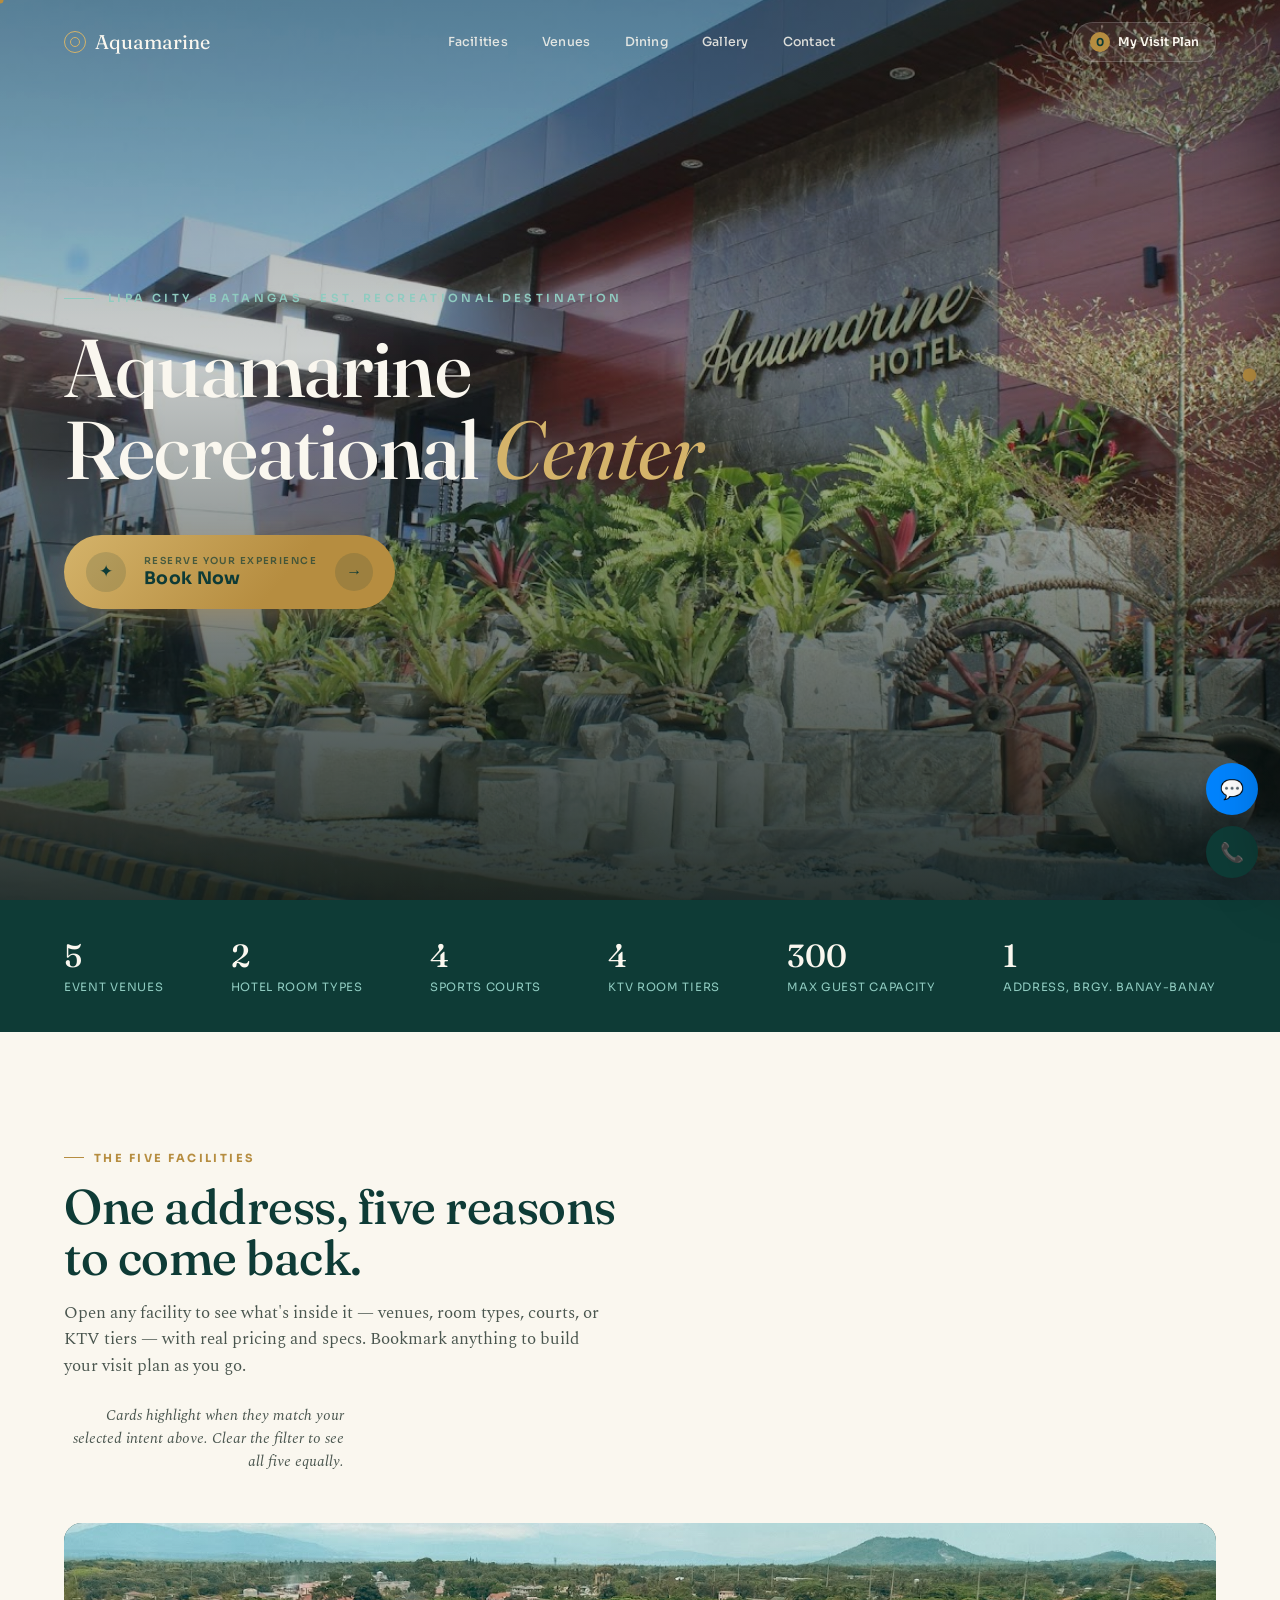
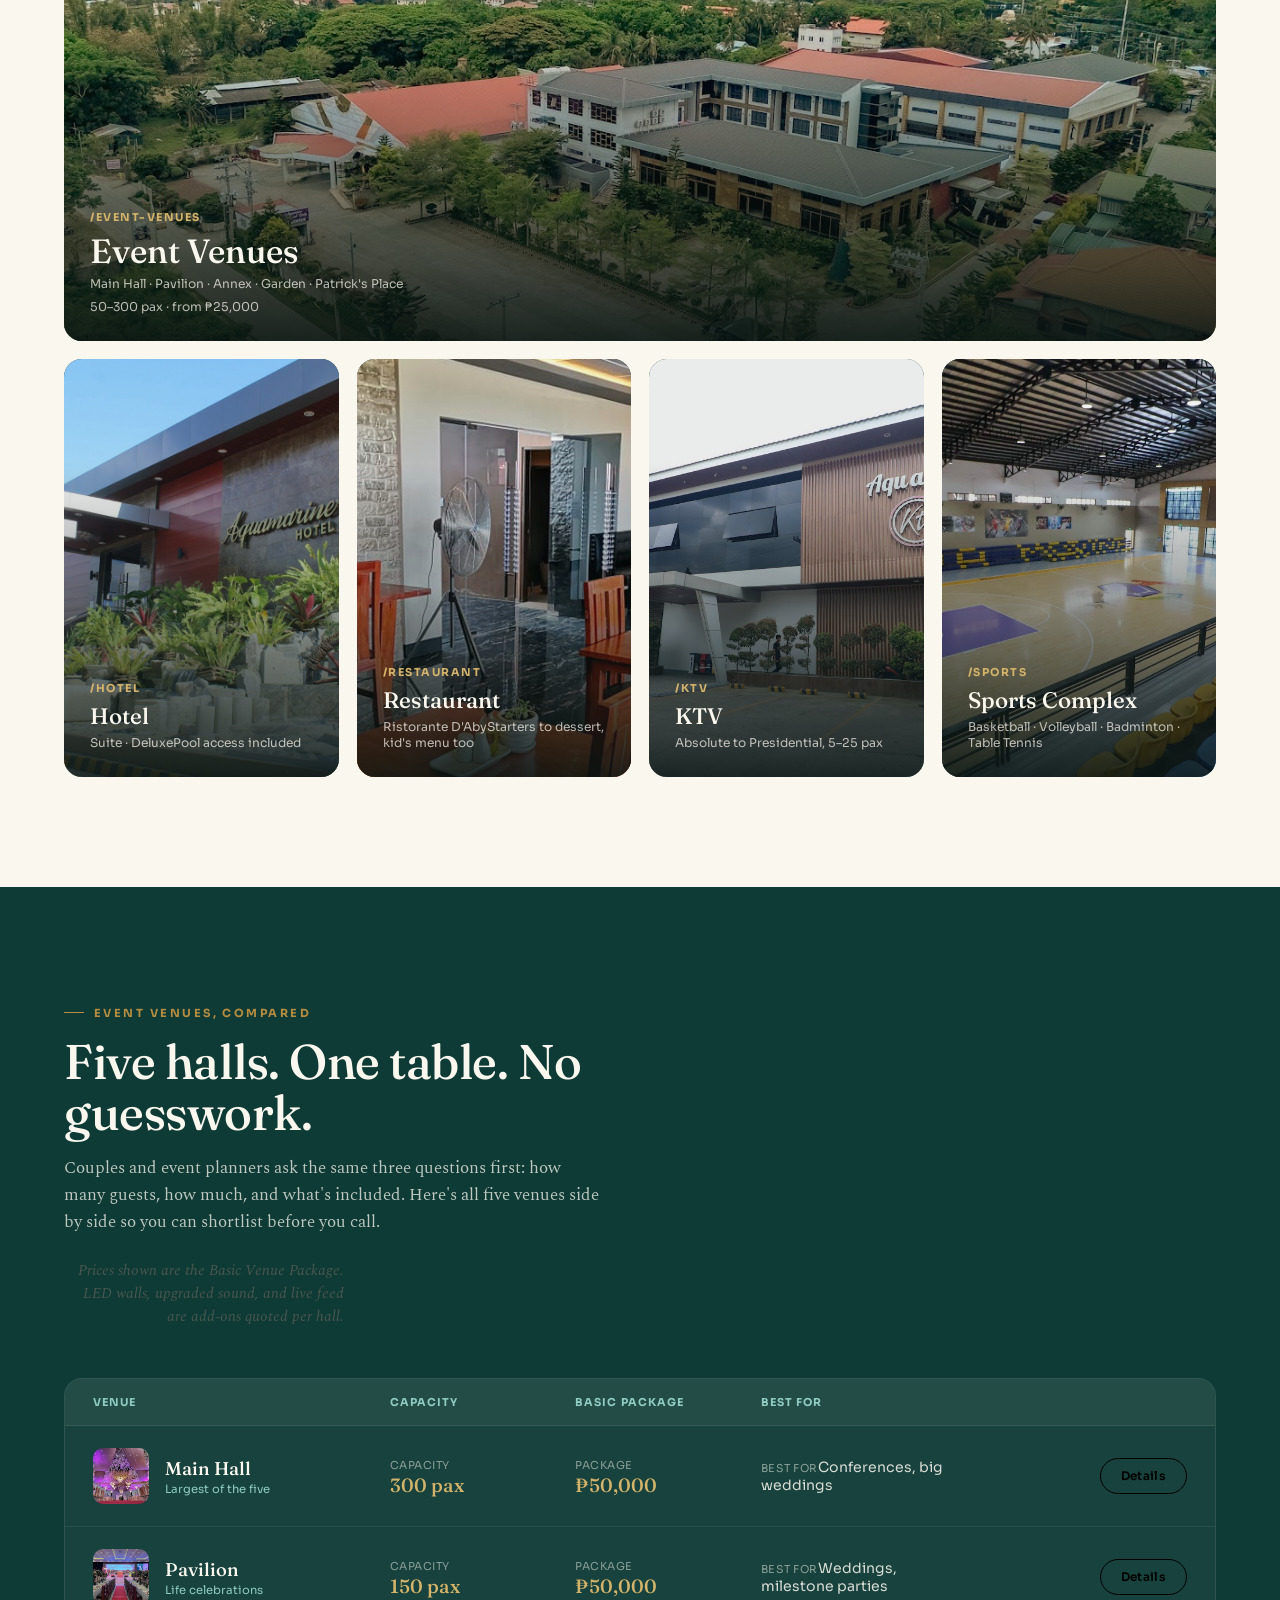
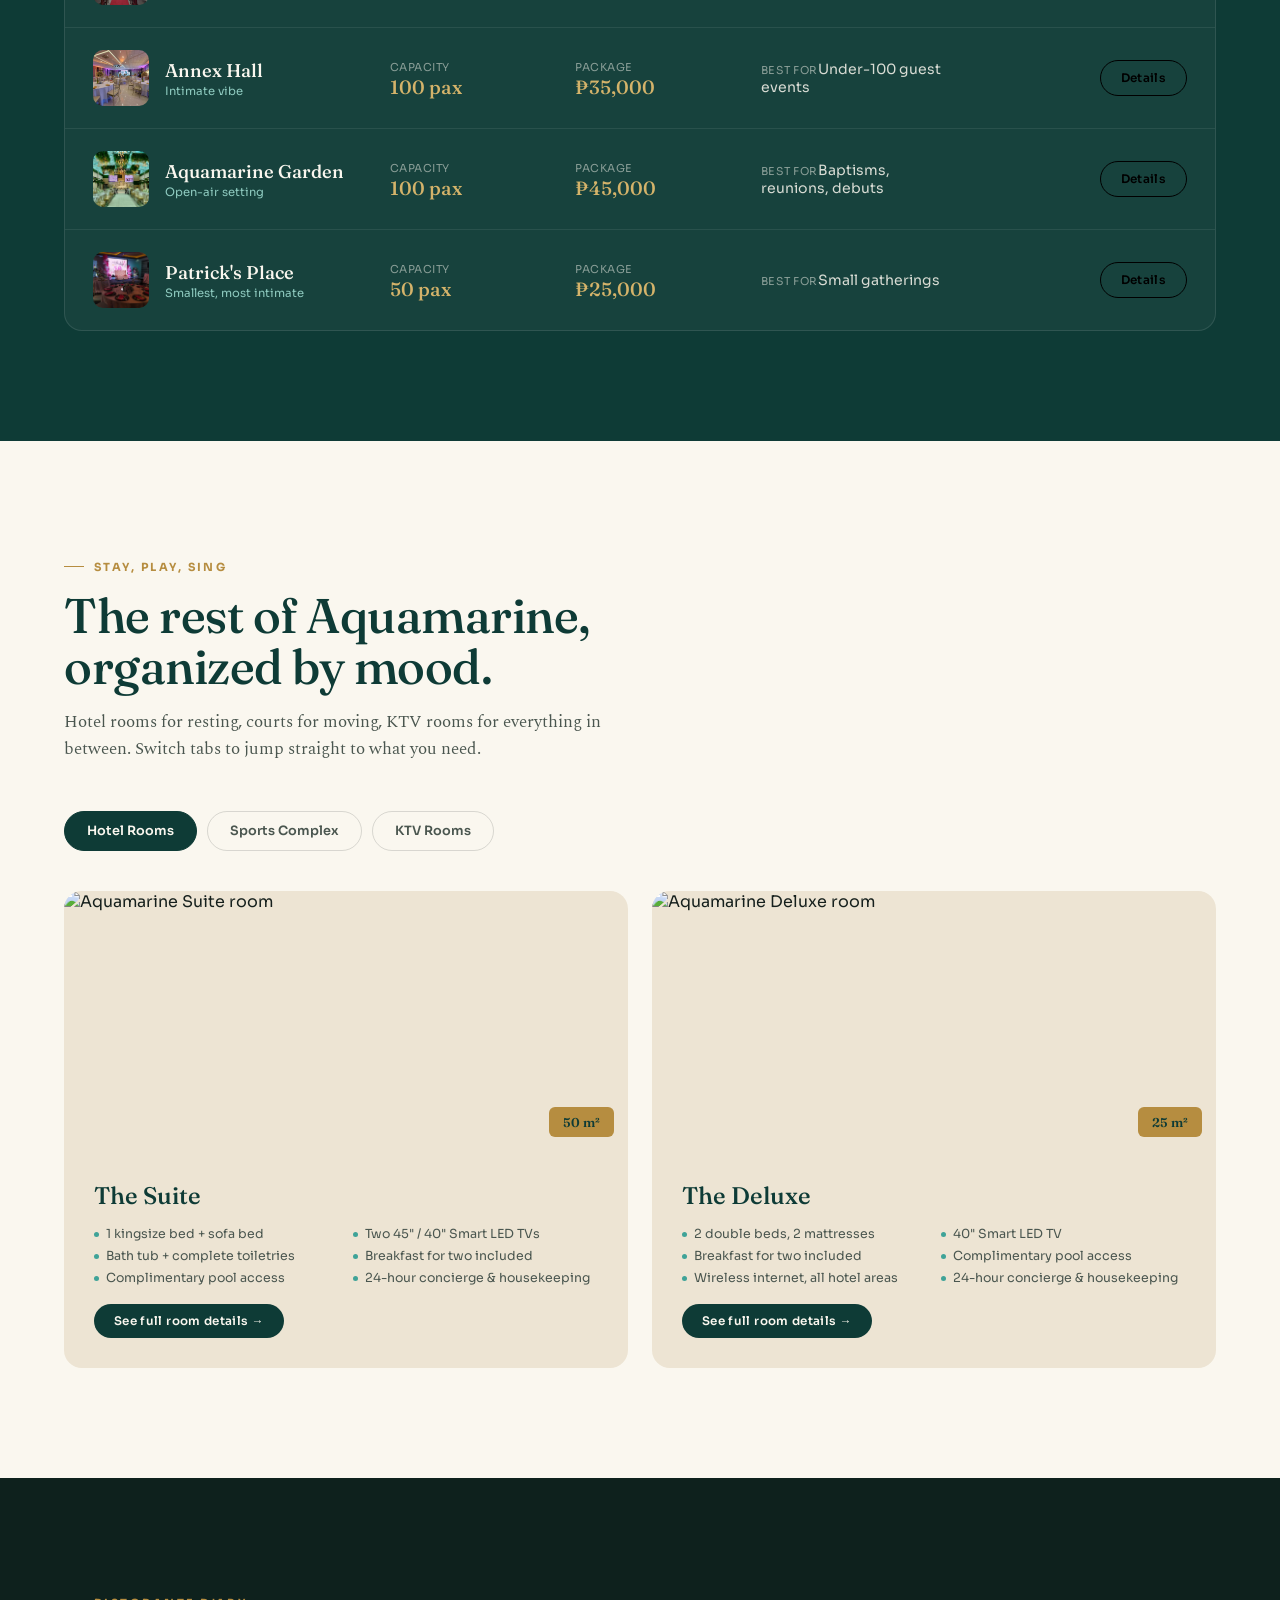
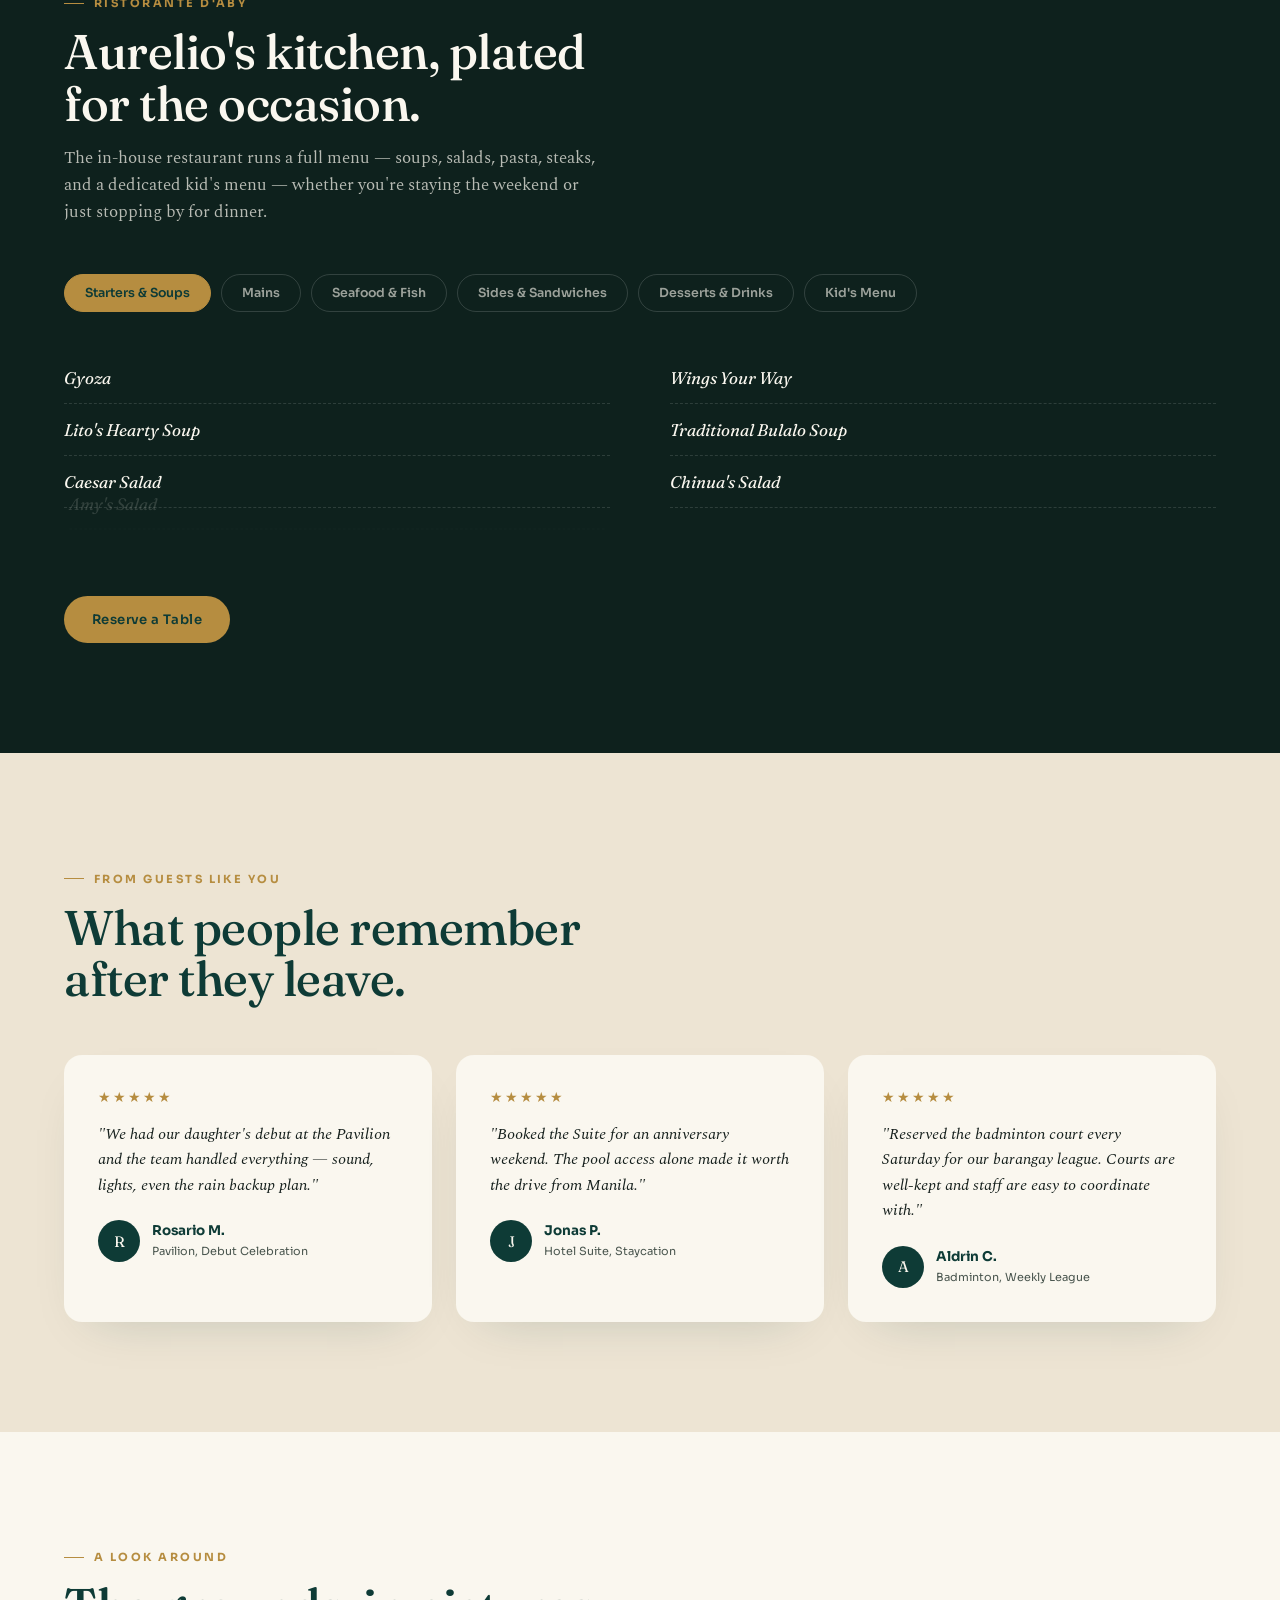
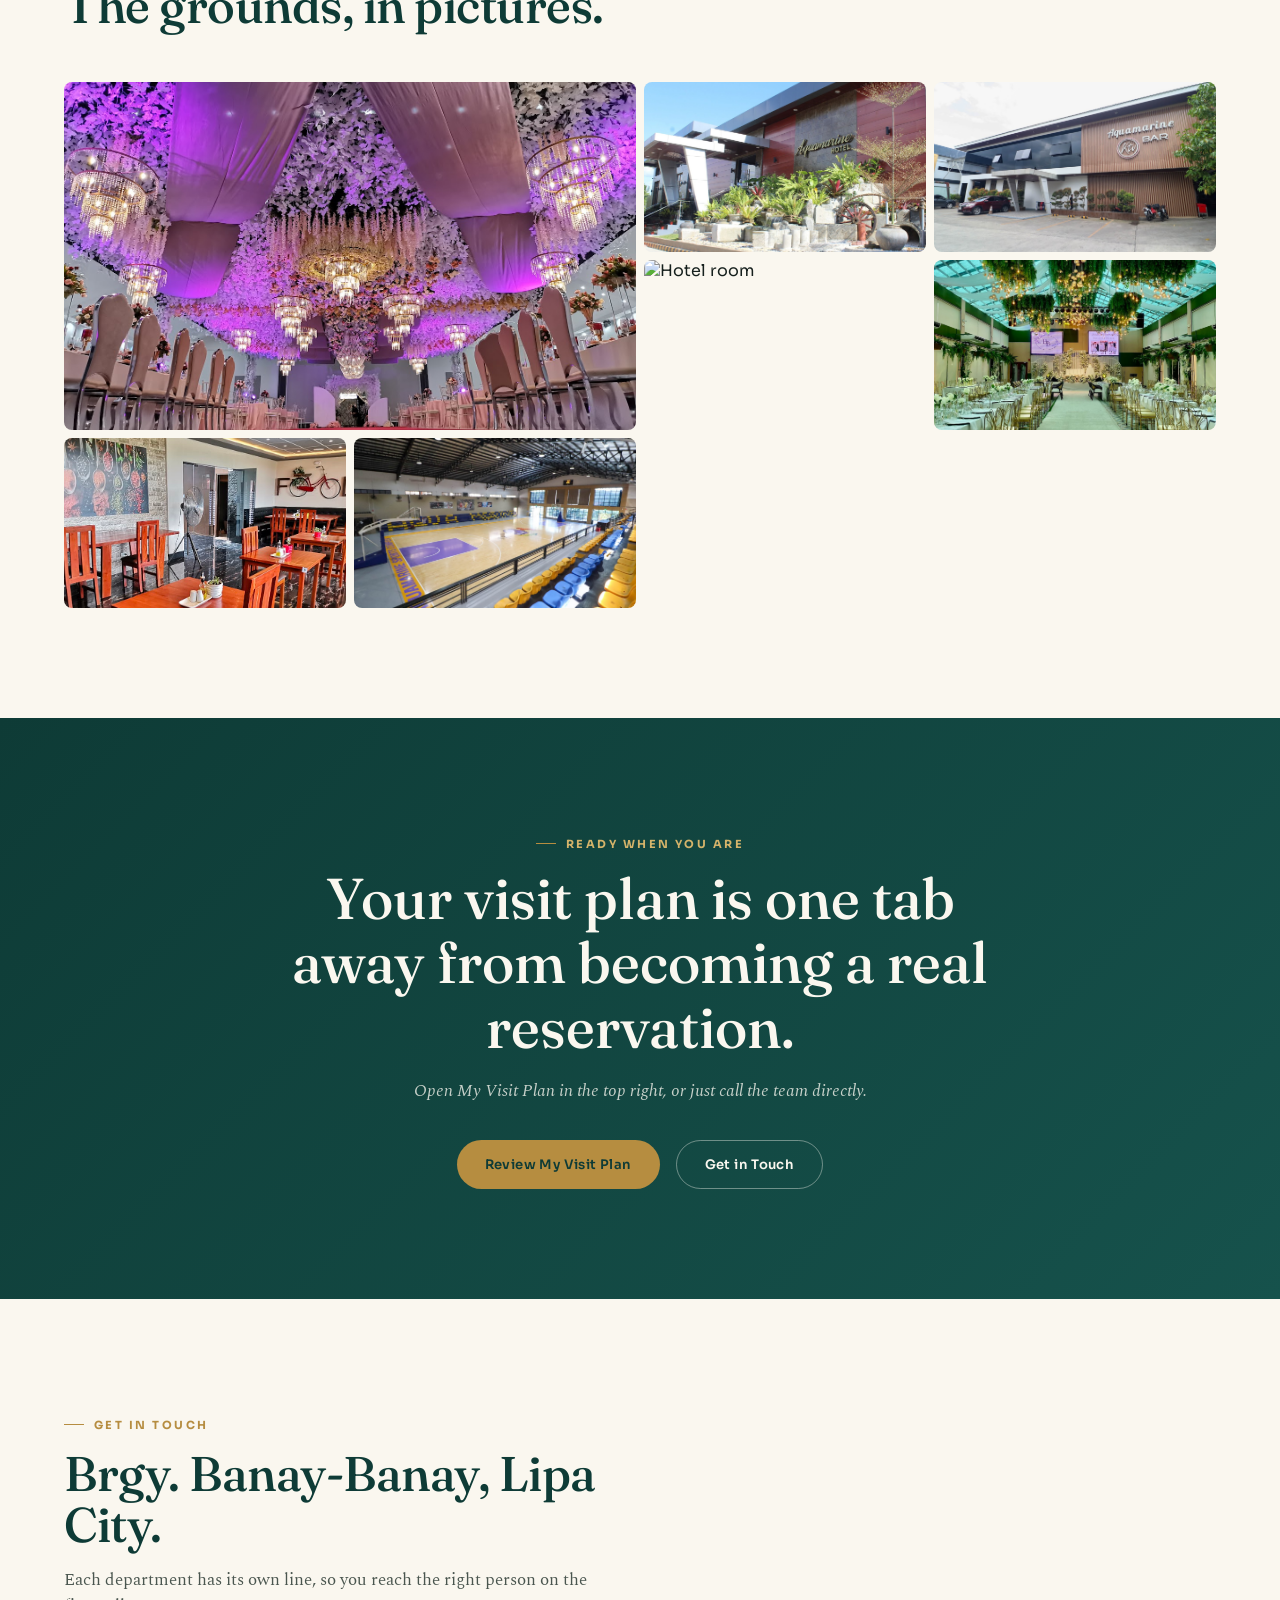
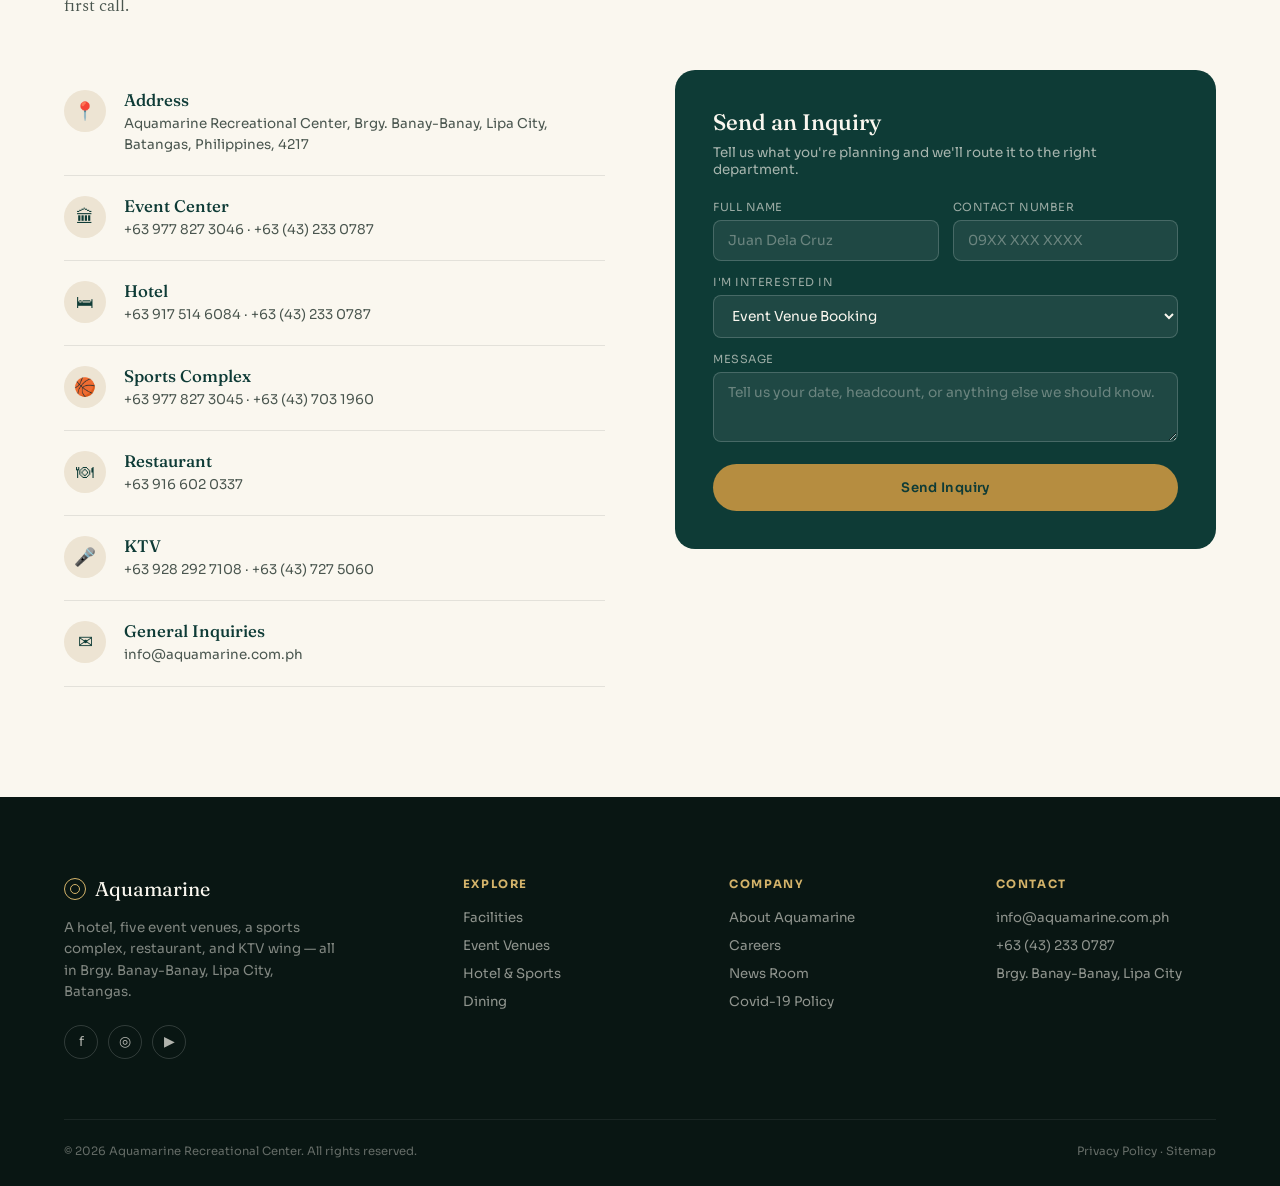
==== commit f047f365: "Replace intent dock with Book Now hero button Remove the 5 intent-chip buttons and replace with a si" ====
--- a/index.html
+++ b/index.html
@@ -70,21 +70,19 @@
   <div class="hero-bg"></div>
   <div class="hero-top">
     <span class="hero-eyebrow"><span class="line"></span>Lipa City · Batangas · Est. Recreational Destination</span>
+    
     <h1>
       <span class="wr"><span class="ln">Aquamarine</span></span>
       <span class="wr"><span class="ln">Recreational <em>Center</em></span></span>
     </h1>
-    <p class="hero-sub">One address in Batangas holds a hotel, five event halls, four sports courts, a full restaurant, and a karaoke wing — tell us why you're coming and we'll build the visit around it.</p>
-  </div>
-  <div class="intent-dock">
-    <span class="intent-label">What brings you here?</span>
-    <div class="intent-row" id="intentRow">
-      <button class="intent-chip" data-intent="wedding"><span class="ic-circle"></span>Wedding or Event</button>
-      <button class="intent-chip" data-intent="stay"><span class="ic-circle"></span>Staycation</button>
-      <button class="intent-chip" data-intent="sports"><span class="ic-circle"></span>Game Day</button>
-      <button class="intent-chip" data-intent="ktv"><span class="ic-circle"></span>Night Out</button>
-      <button class="intent-chip" data-intent="family"><span class="ic-circle"></span>Family Day</button>
-    </div>
+    <a href="#contact" class="hero-book-btn">
+      <span class="hbb-icon">✦</span>
+      <span class="hbb-content">
+        <span class="hbb-eyebrow">Reserve your experience</span>
+        <span class="hbb-label">Book Now</span>
+      </span>
+      <span class="hbb-arrow">→</span>
+    </a>
   </div>
 </section>
 
--- a/css/hero.css
+++ b/css/hero.css
@@ -1,7 +1,7 @@
 /* ===== HERO ===== */
 .hero{position:relative;height:100vh;min-height:700px;display:flex;flex-direction:column;justify-content:flex-end;overflow:hidden;background:var(--teal-deep);}
 .hero-bg{position:absolute;inset:0;background-size:cover;background-position:center 60%;transform:scale(1.0);animation:slowZoom 26s ease-in-out infinite alternate;will-change:transform;image-rendering:-webkit-optimize-contrast;
-  background-image:url("../images/Main\ Hall.jpg");}
+  background-image:url("../images/Aquamarine.jpg");}
 @keyframes slowZoom{0%{transform:scale(1.0);}100%{transform:scale(1.05);}}
 .hero-bg::after{content:'';position:absolute;inset:0;background:linear-gradient(180deg, rgba(10,24,22,.5) 0%, rgba(10,24,22,.25) 40%, rgba(8,20,18,.92) 100%);}
 
@@ -21,23 +21,65 @@
   opacity:0;animation:fadeUp 1s cubic-bezier(.16,1,.3,1) .85s forwards;}
 .hero-cta{margin-top:32px;opacity:0;animation:fadeUp 1s cubic-bezier(.16,1,.3,1) 1.05s forwards;}
 
-/* intent picker docked at hero bottom */
-.intent-dock{position:relative;z-index:6;padding:0 var(--edge) 38px;opacity:0;animation:fadeUp 1s cubic-bezier(.16,1,.3,1) 1.05s forwards;}
-.intent-label{font-size:.72rem;letter-spacing:.1em;text-transform:uppercase;color:rgba(250,247,239,.6);margin-bottom:14px;display:block;}
-.intent-row{display:flex;gap:12px;flex-wrap:wrap;}
-.intent-chip{
-  display:flex;align-items:center;gap:10px;padding:13px 20px 13px 16px;border-radius:100px;
-  background:rgba(255,255,255,.07);border:1px solid rgba(255,255,255,.22);backdrop-filter:blur(10px);
-  color:var(--ivory);font-size:.84rem;font-weight:600;transition:all .4s cubic-bezier(.22,1,.36,1);
+/* ===== Hero Book Now button ===== */
+.hero-book-btn{
+  display:inline-flex;align-items:center;gap:18px;
+  padding:17px 22px;border-radius:100px;
+  background:linear-gradient(130deg, var(--gold-light) 0%, var(--gold) 65%);
+  color:var(--teal-deep);text-decoration:none;
+  margin-top:44px;align-self:flex-start;
+  position:relative;overflow:hidden;isolation:isolate;
+  box-shadow:0 10px 36px -10px rgba(182,141,64,.55);
+  opacity:0;
+  animation:fadeUp 1s cubic-bezier(.16,1,.3,1) 1s forwards, hbbGlow 3s ease-in-out 2.4s infinite;
+  transition:transform .45s cubic-bezier(.22,1,.36,1), box-shadow .45s ease;
 }
-.intent-chip .ic-circle{width:30px;height:30px;border-radius:50%;background:rgba(255,255,255,.1);display:flex;align-items:center;justify-content:center;flex-shrink:0;font-size:.95rem;}
-.intent-chip:hover, .intent-chip.active{background:var(--gold);color:var(--teal-deep);border-color:var(--gold);transform:translateY(-3px);}
-.intent-chip:hover .ic-circle, .intent-chip.active .ic-circle{background:rgba(14,59,54,.15);}
+.hero-book-btn:hover{
+  transform:translateY(-5px) scale(1.025);
+  box-shadow:0 22px 50px -10px rgba(182,141,64,.7);
+}
+.hero-book-btn::before{
+  content:'';position:absolute;inset:0;border-radius:100px;pointer-events:none;
+  background:linear-gradient(105deg, transparent 20%, rgba(255,255,255,.45) 50%, transparent 80%);
+  transform:translateX(-130%);
+  animation:hbbShimmer 3.5s cubic-bezier(.4,0,.6,1) 2.8s infinite;
+}
+.hbb-icon{
+  width:40px;height:40px;border-radius:50%;flex-shrink:0;
+  background:rgba(14,59,54,.15);
+  display:flex;align-items:center;justify-content:center;
+  font-size:1.05rem;
+  transition:transform .45s cubic-bezier(.22,1,.36,1);
+}
+.hero-book-btn:hover .hbb-icon{transform:rotate(20deg);}
+.hbb-content{display:flex;flex-direction:column;line-height:1.25;gap:1px;}
+.hbb-eyebrow{
+  font-family:var(--sans);font-size:.6rem;letter-spacing:.15em;
+  text-transform:uppercase;font-weight:600;opacity:.68;
+}
+.hbb-label{font-family:var(--sans);font-size:1.08rem;font-weight:700;letter-spacing:.02em;}
+.hbb-arrow{
+  width:38px;height:38px;border-radius:50%;flex-shrink:0;
+  background:rgba(14,59,54,.15);
+  display:flex;align-items:center;justify-content:center;
+  font-size:1rem;
+  transition:transform .4s cubic-bezier(.22,1,.36,1), background .4s ease;
+}
+.hero-book-btn:hover .hbb-arrow{transform:translateX(5px);background:rgba(14,59,54,.28);}
+
+@keyframes hbbGlow{
+  0%,100%{box-shadow:0 10px 36px -10px rgba(182,141,64,.55);}
+  50%    {box-shadow:0 12px 50px -6px rgba(182,141,64,.85), 0 0 70px -25px rgba(212,179,106,.4);}
+}
+@keyframes hbbShimmer{
+  0%      {transform:translateX(-130%);}
+  35%,100%{transform:translateX(130%);}
+}
 
 @media (max-width:700px){
-  .intent-row{gap:8px;}
-  .intent-chip{padding:11px 16px 11px 12px;font-size:.78rem;}
-  .intent-chip .ic-circle{width:26px;height:26px;}
+  .hero-book-btn{padding:14px 18px;gap:14px;}
+  .hbb-icon,.hbb-arrow{width:34px;height:34px;font-size:.9rem;}
+  .hbb-label{font-size:.95rem;}
 }
 
 /* ===== Stat strip ===== */
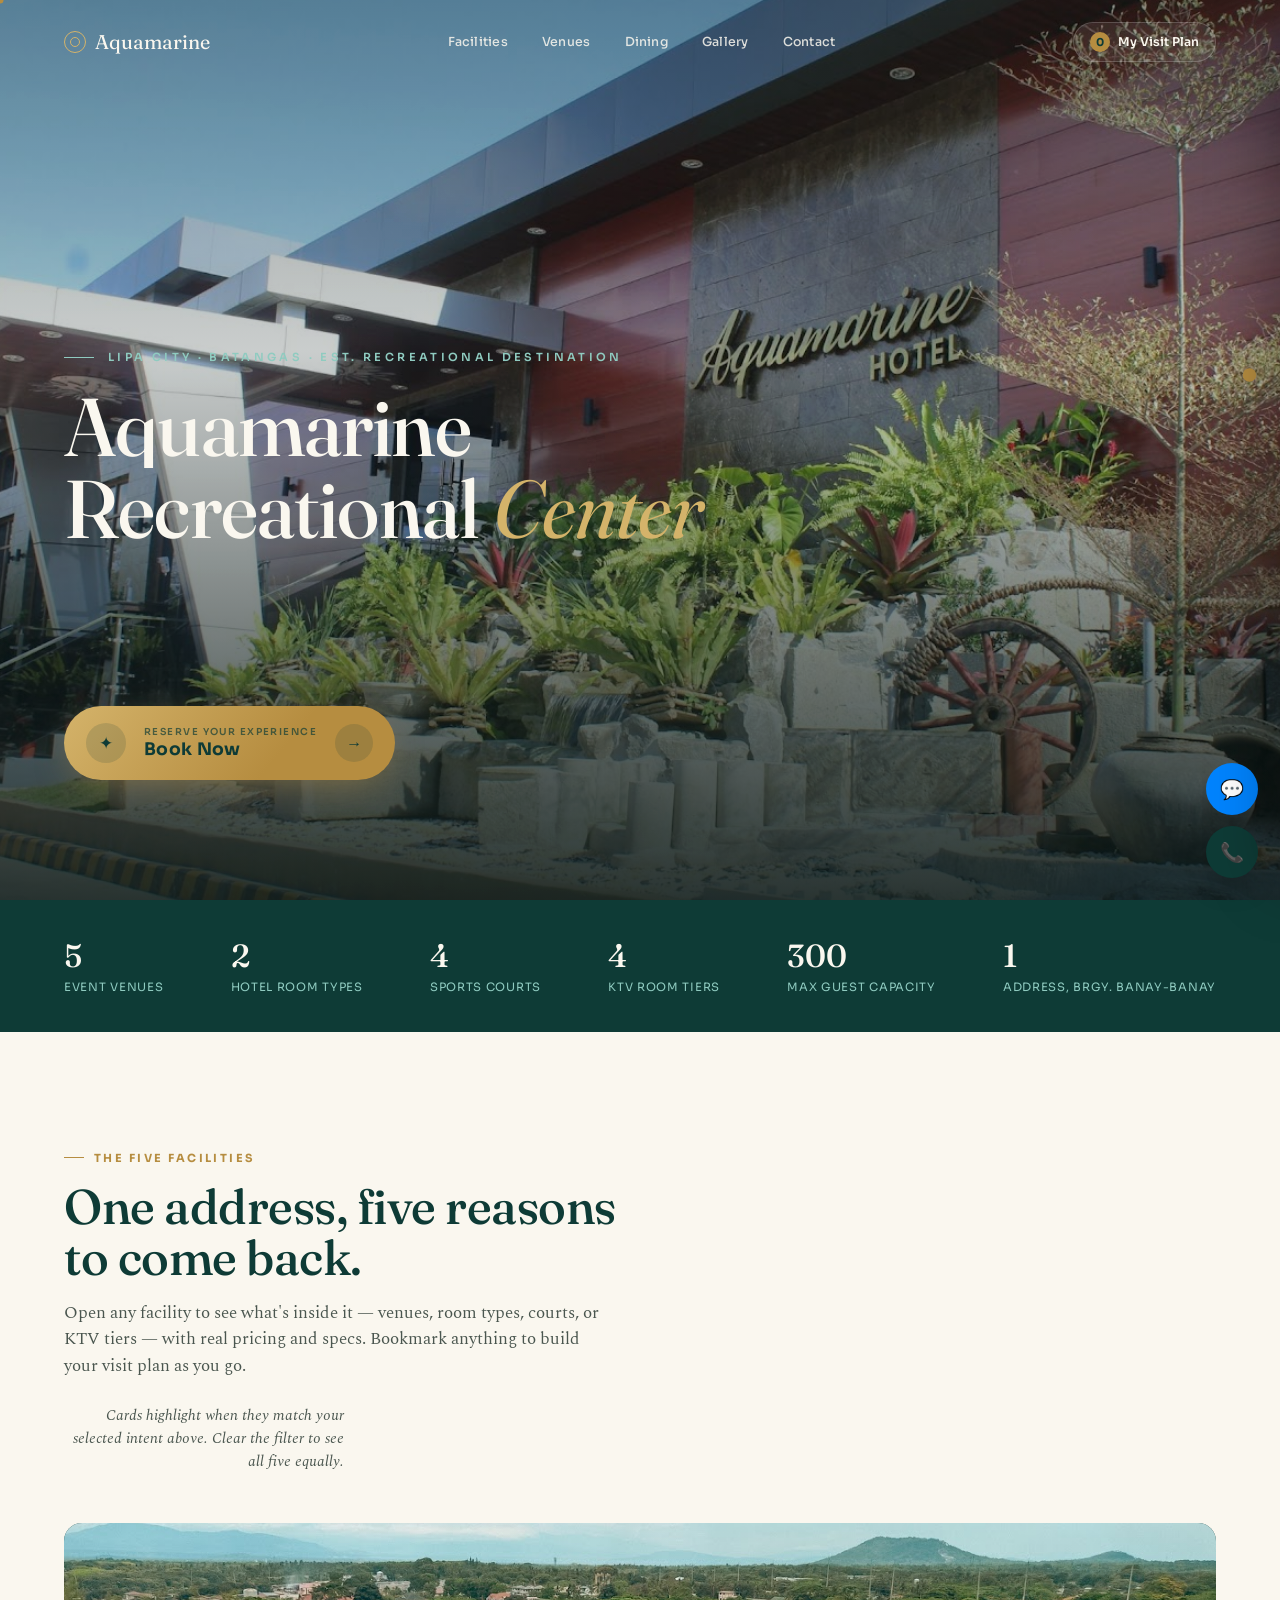
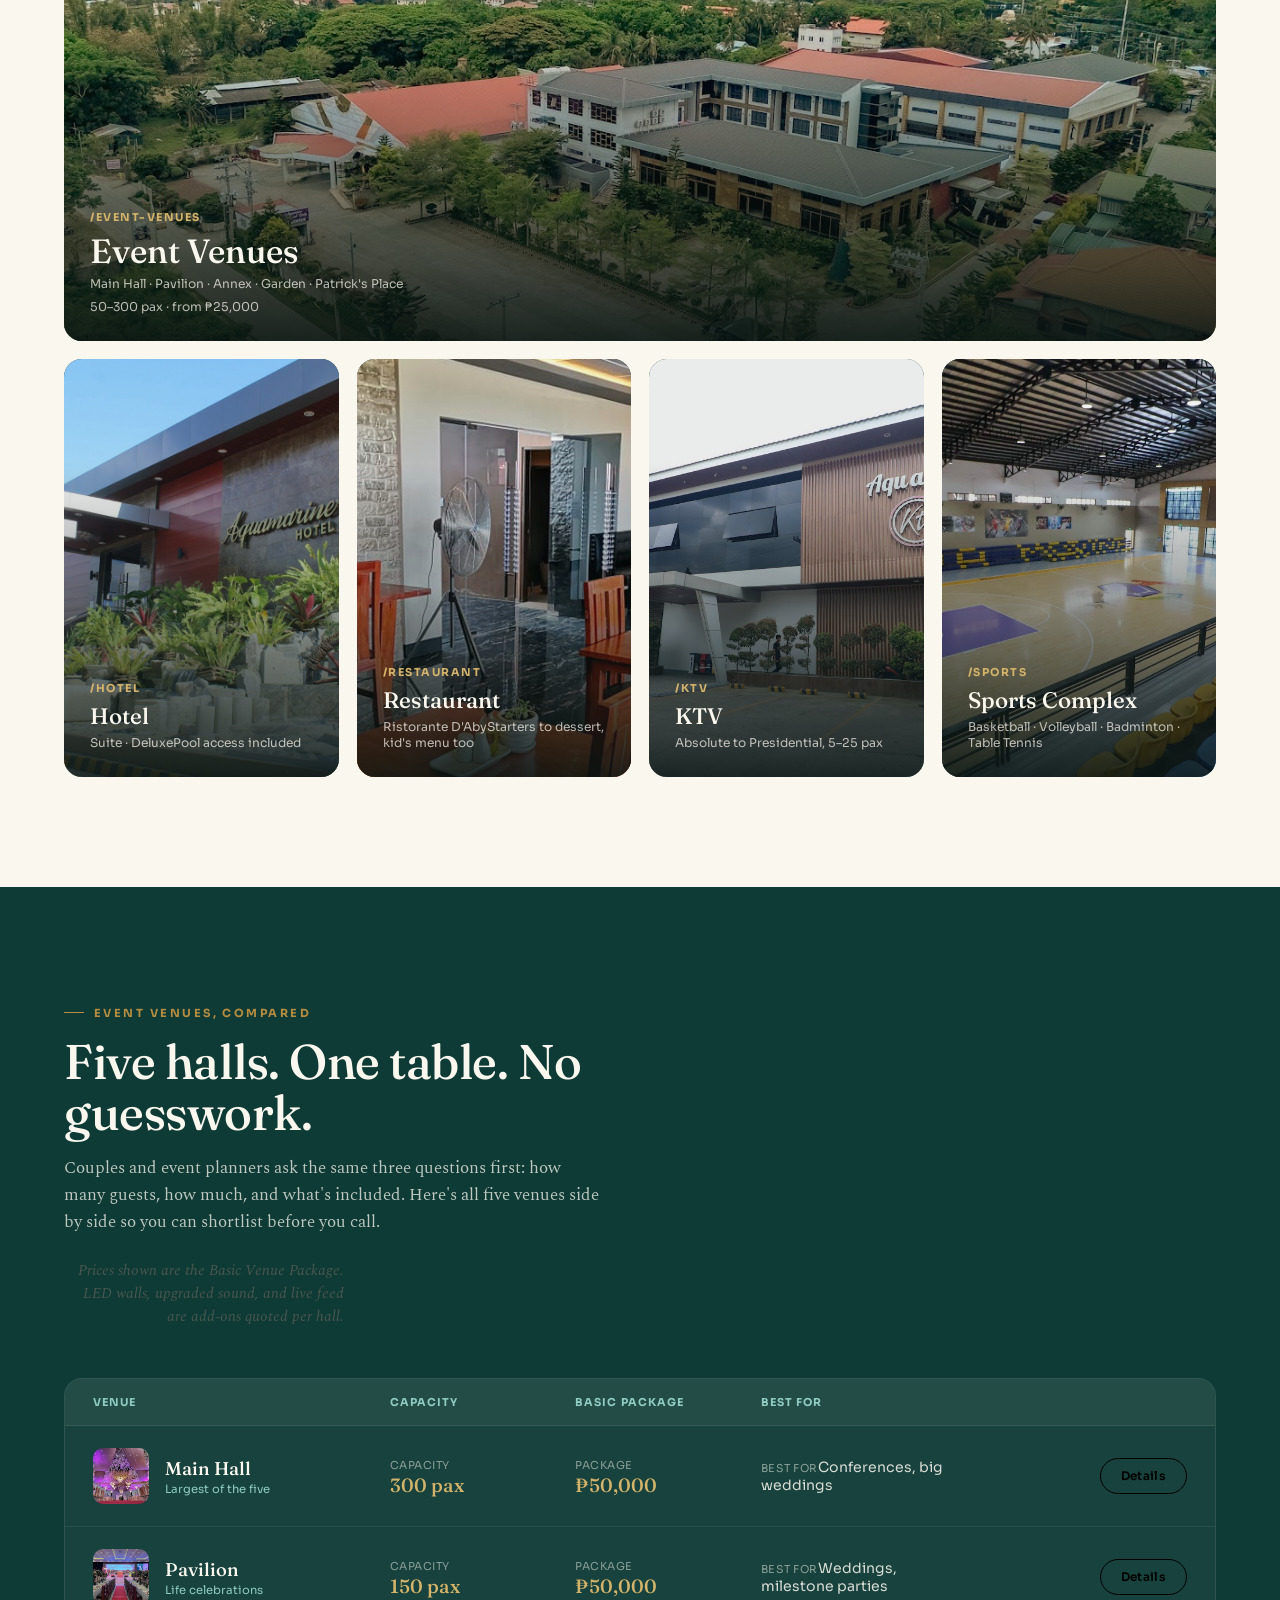
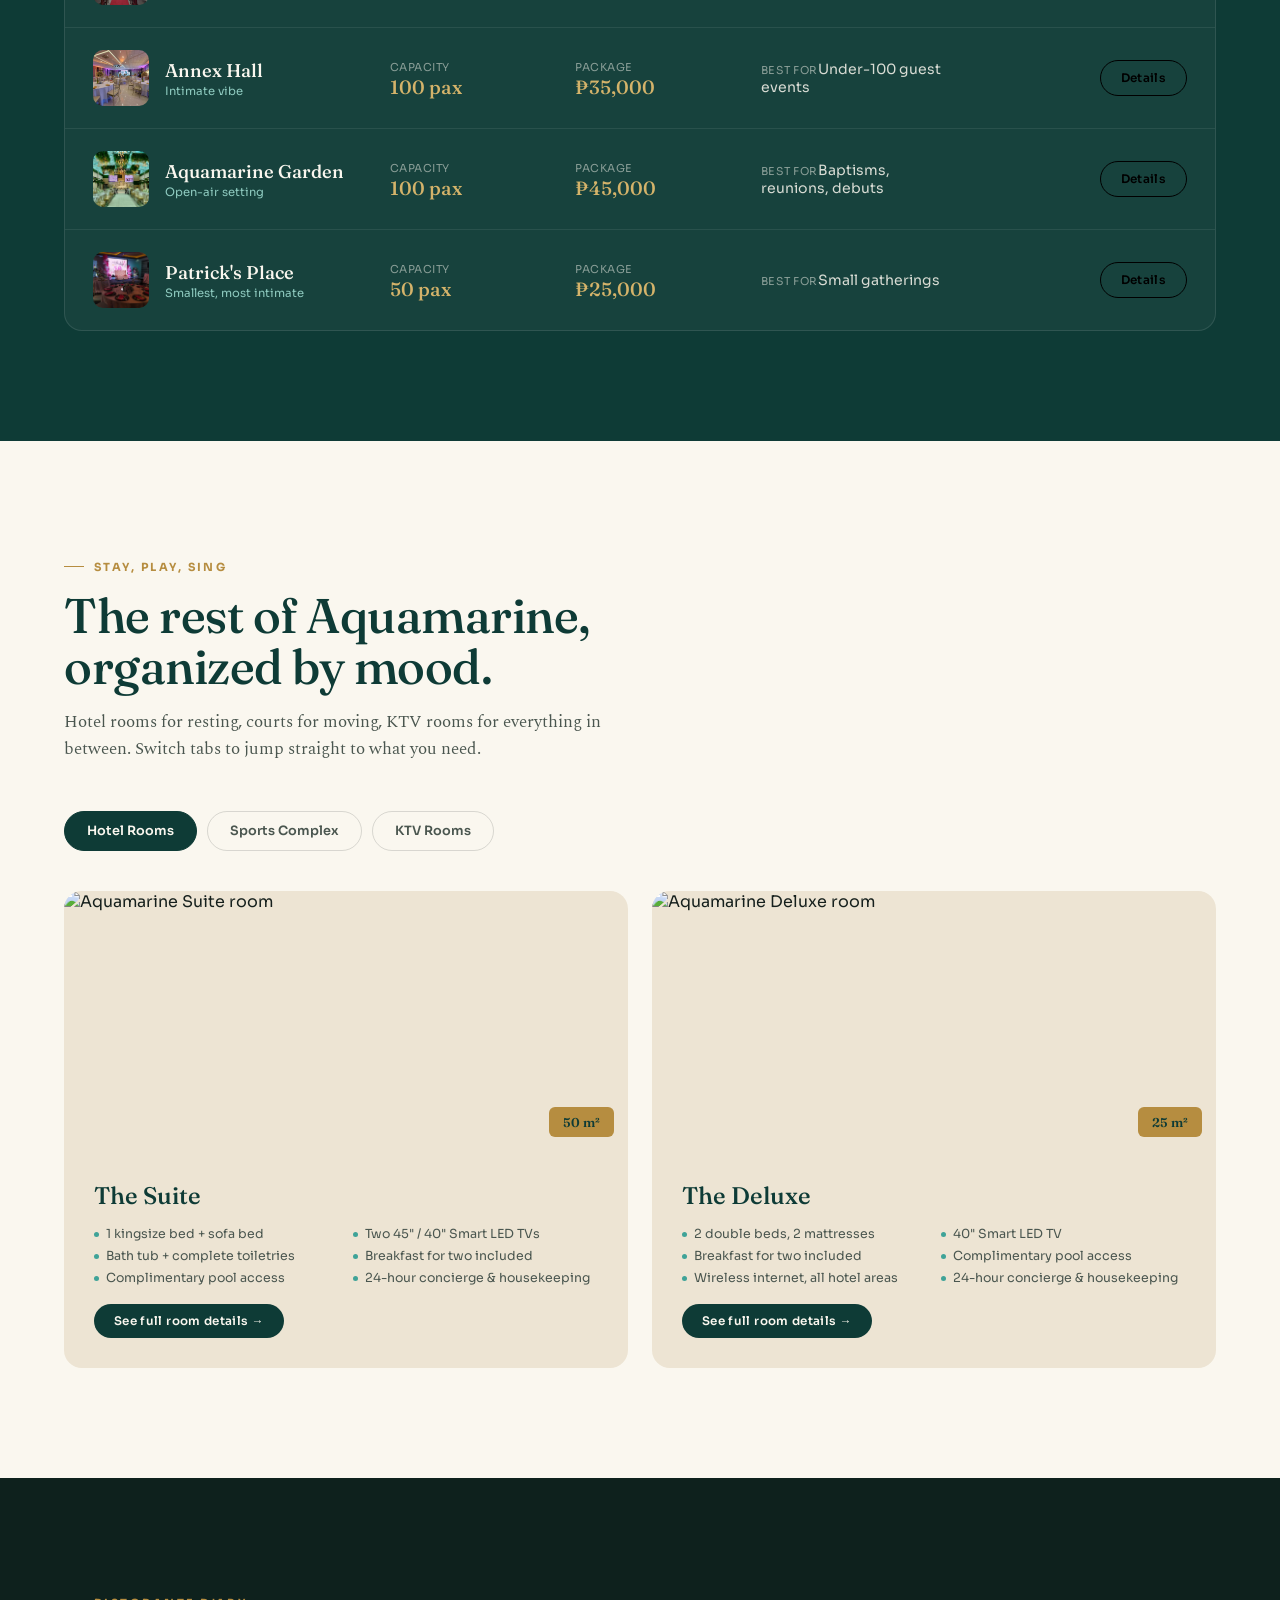
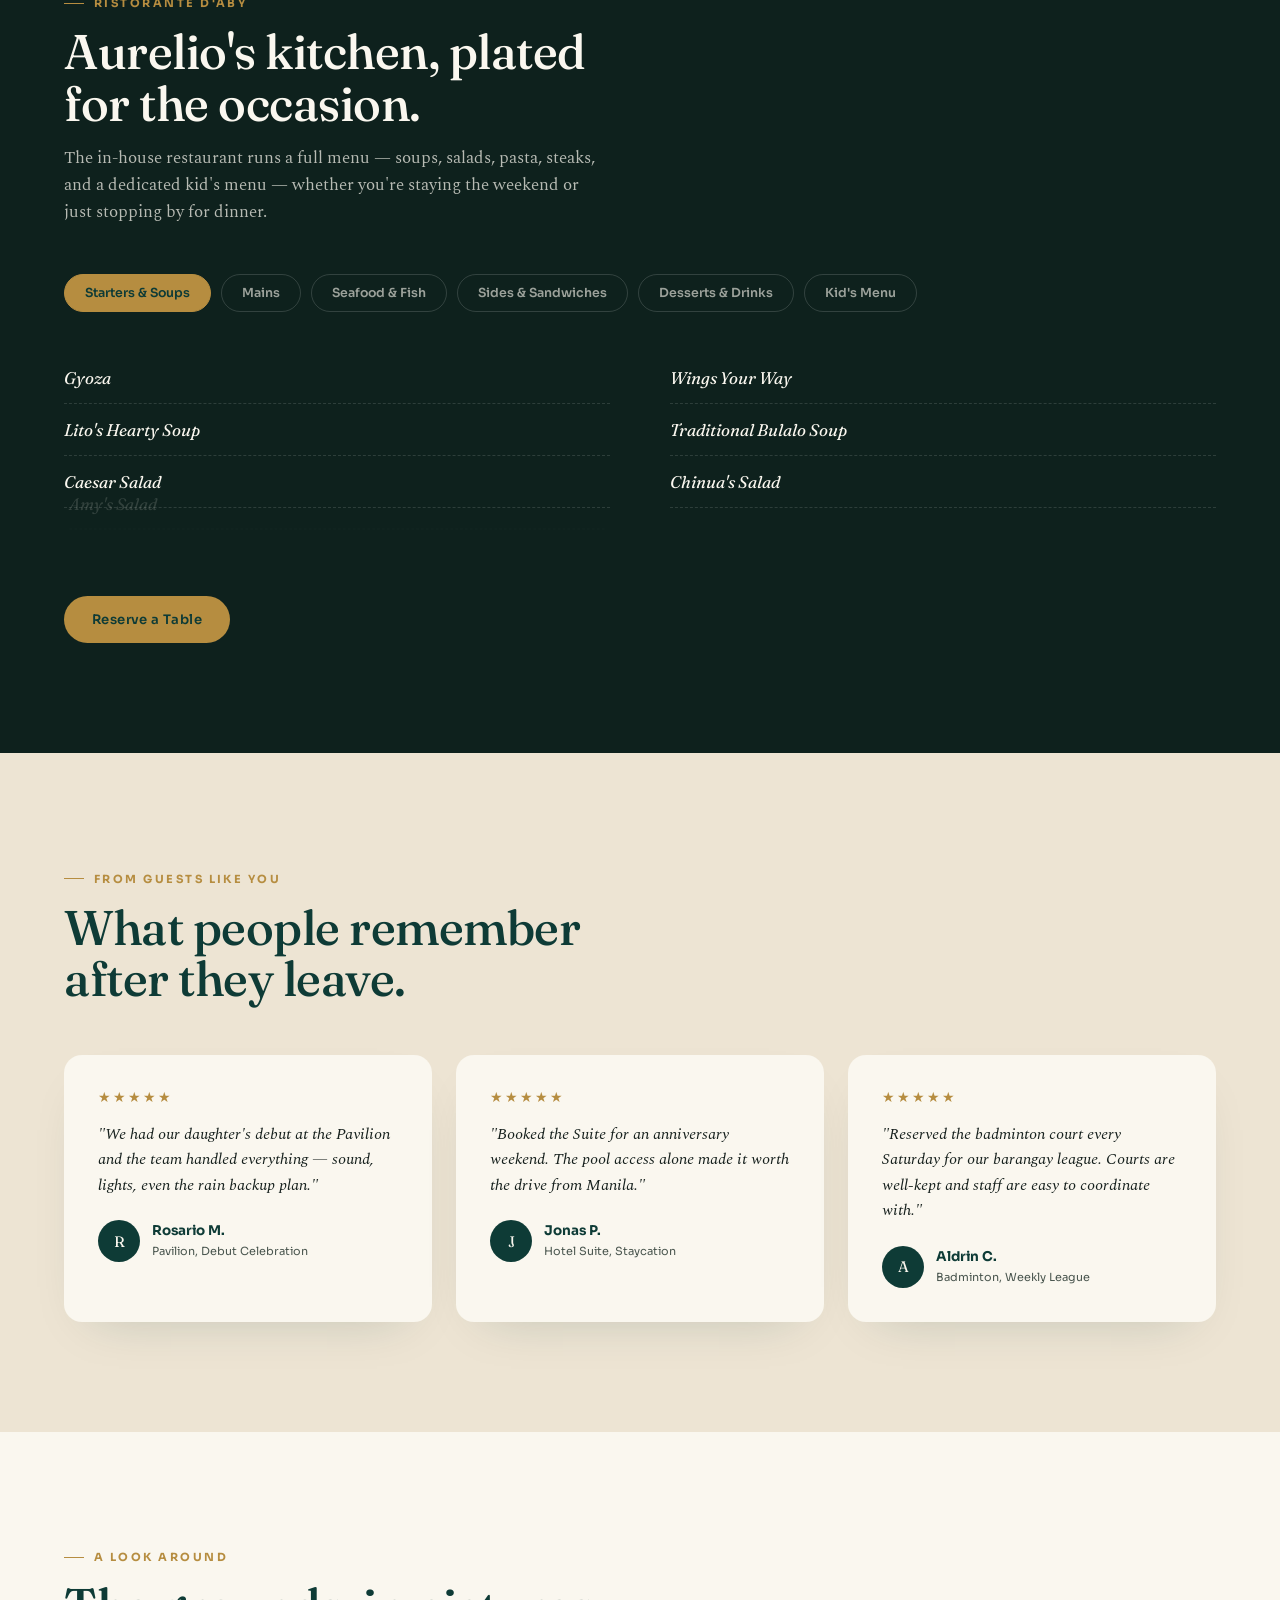
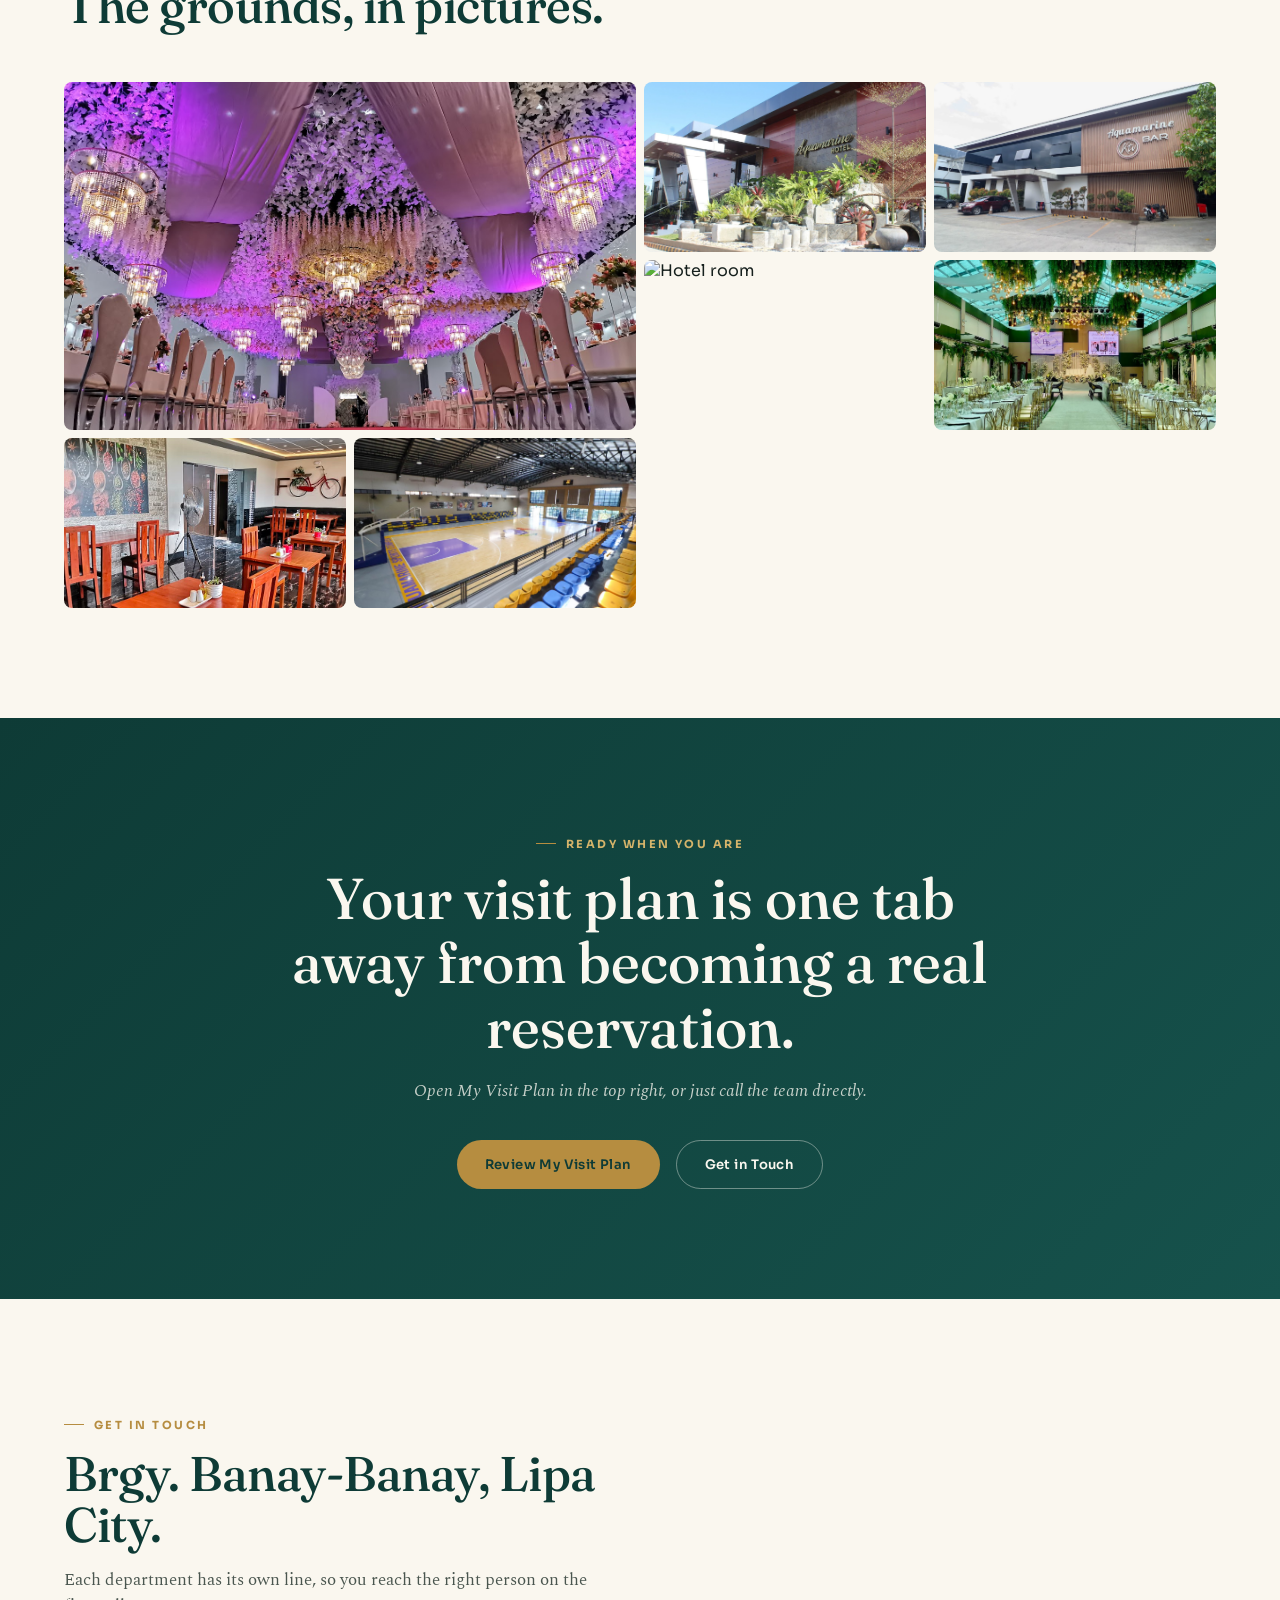
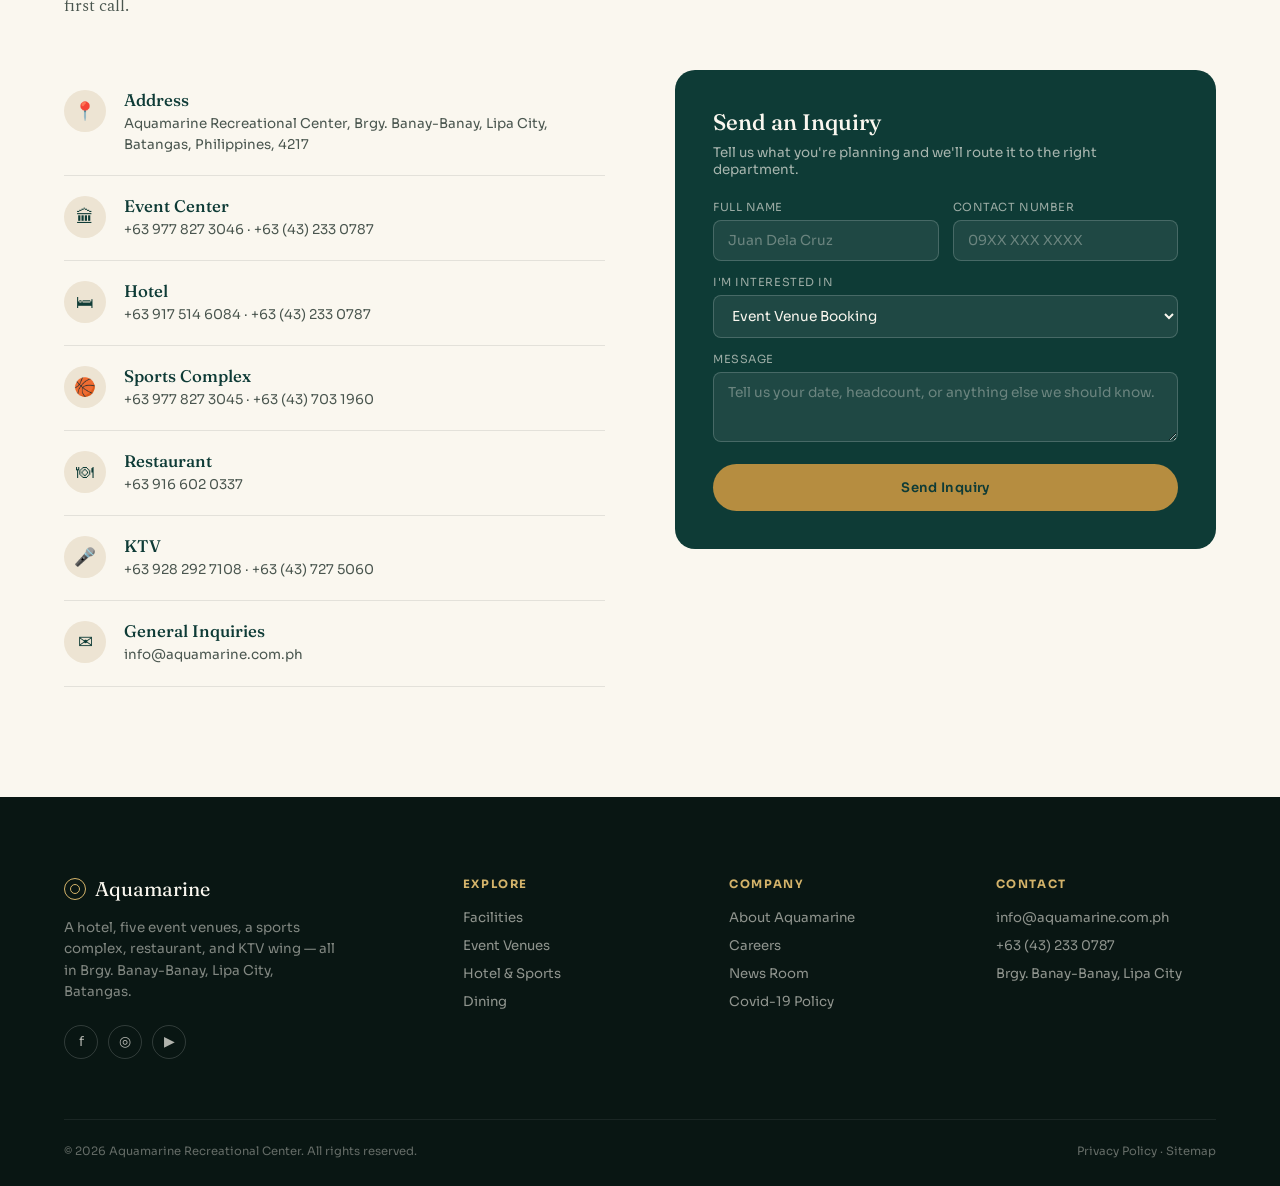
==== commit 3d014a19: "Fix Book Now button visibility using absolute positioning Move button out of hero-top flex container" ====
--- a/index.html
+++ b/index.html
@@ -70,20 +70,20 @@
   <div class="hero-bg"></div>
   <div class="hero-top">
     <span class="hero-eyebrow"><span class="line"></span>Lipa City · Batangas · Est. Recreational Destination</span>
-    
+
     <h1>
       <span class="wr"><span class="ln">Aquamarine</span></span>
       <span class="wr"><span class="ln">Recreational <em>Center</em></span></span>
     </h1>
-    <a href="#contact" class="hero-book-btn">
-      <span class="hbb-icon">✦</span>
-      <span class="hbb-content">
-        <span class="hbb-eyebrow">Reserve your experience</span>
-        <span class="hbb-label">Book Now</span>
-      </span>
-      <span class="hbb-arrow">→</span>
-    </a>
-  </div>
+  </div>
+  <a href="#contact" class="hero-book-btn">
+    <span class="hbb-icon">✦</span>
+    <span class="hbb-content">
+      <span class="hbb-eyebrow">Reserve your experience</span>
+      <span class="hbb-label">Book Now</span>
+    </span>
+    <span class="hbb-arrow">→</span>
+  </a>
 </section>
 
 <section class="stat-strip">
--- a/css/hero.css
+++ b/css/hero.css
@@ -22,13 +22,14 @@
 .hero-cta{margin-top:32px;opacity:0;animation:fadeUp 1s cubic-bezier(.16,1,.3,1) 1.05s forwards;}
 
 /* ===== Hero Book Now button ===== */
+/* Change `bottom` to move the button up/down without affecting the heading */
 .hero-book-btn{
   display:inline-flex;align-items:center;gap:18px;
   padding:17px 22px;border-radius:100px;
   background:linear-gradient(130deg, var(--gold-light) 0%, var(--gold) 65%);
   color:var(--teal-deep);text-decoration:none;
-  margin-top:44px;align-self:flex-start;
-  position:relative;overflow:hidden;isolation:isolate;
+  position:absolute;bottom:120px;left:var(--edge);z-index:6;
+  overflow:hidden;isolation:isolate;
   box-shadow:0 10px 36px -10px rgba(182,141,64,.55);
   opacity:0;
   animation:fadeUp 1s cubic-bezier(.16,1,.3,1) 1s forwards, hbbGlow 3s ease-in-out 2.4s infinite;
@@ -77,7 +78,7 @@
 }
 
 @media (max-width:700px){
-  .hero-book-btn{padding:14px 18px;gap:14px;}
+  .hero-book-btn{bottom:80px;padding:14px 18px;gap:14px;}
   .hbb-icon,.hbb-arrow{width:34px;height:34px;font-size:.9rem;}
   .hbb-label{font-size:.95rem;}
 }
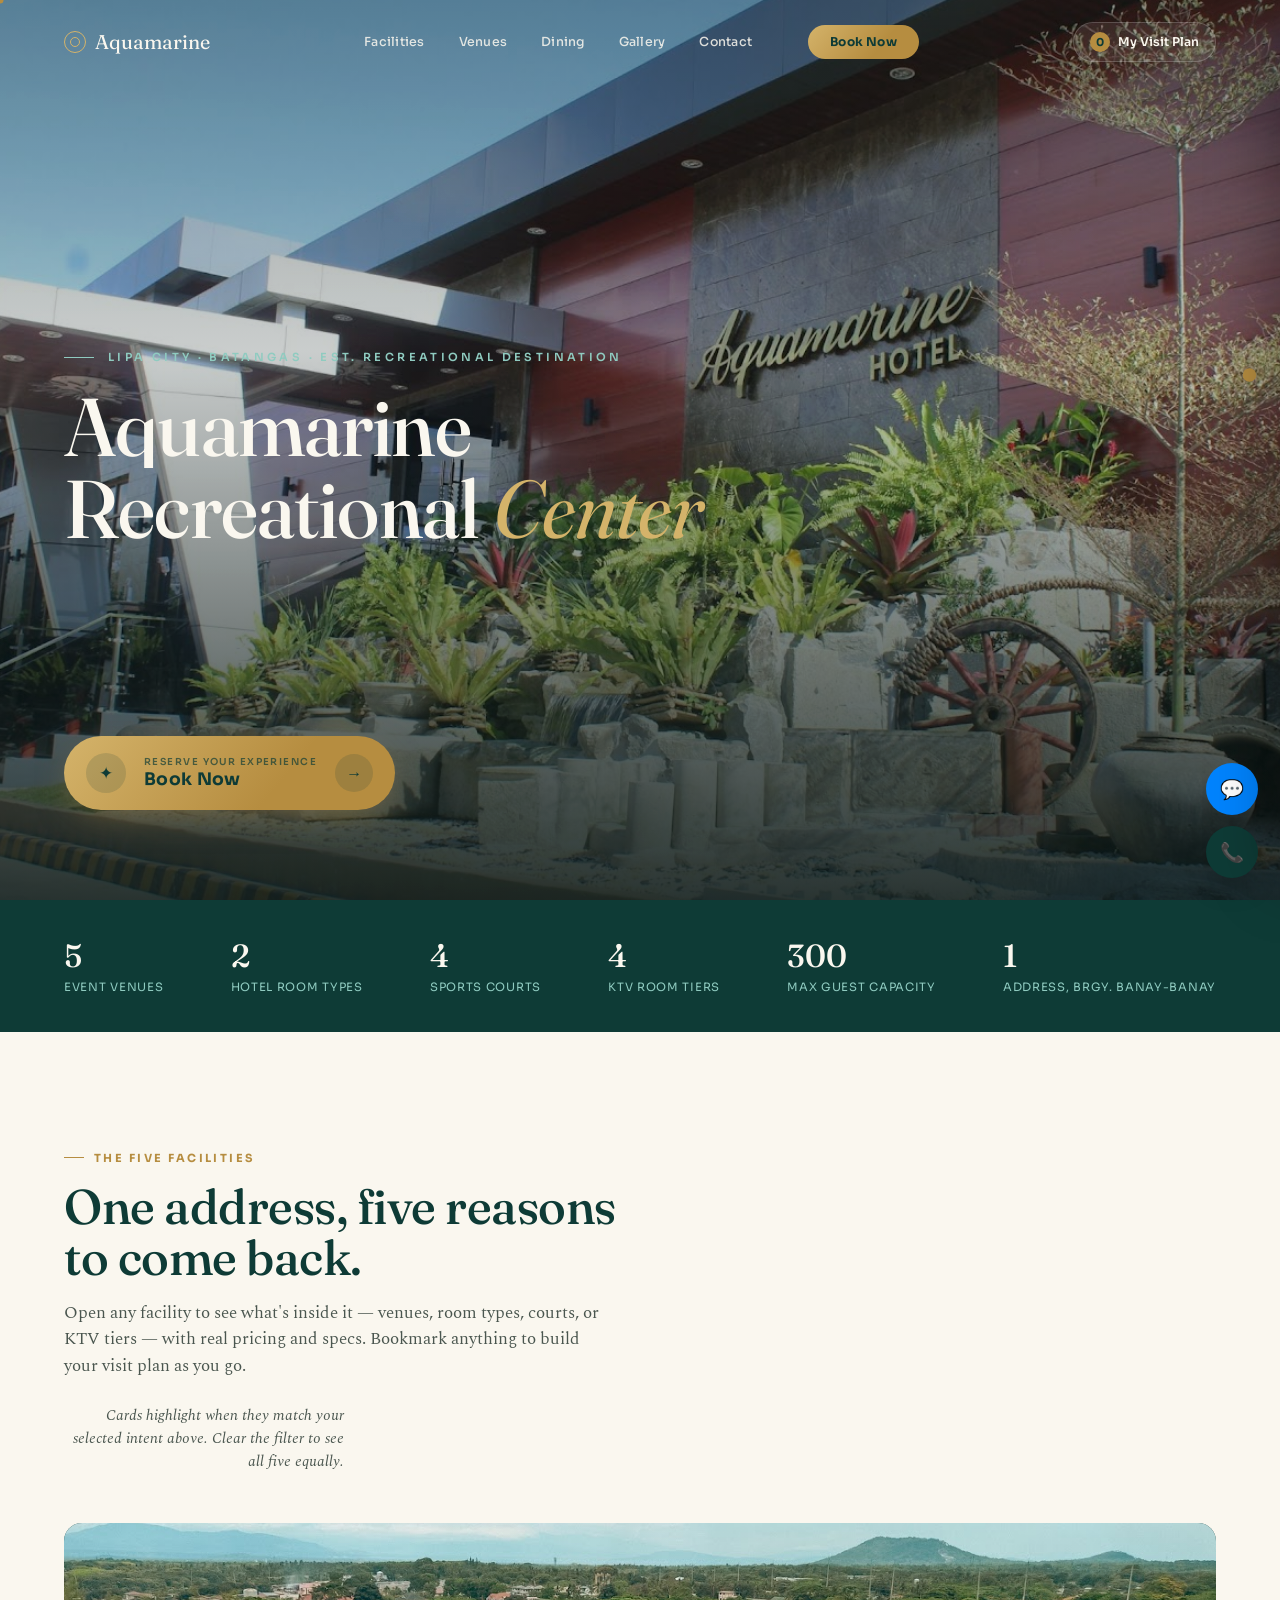
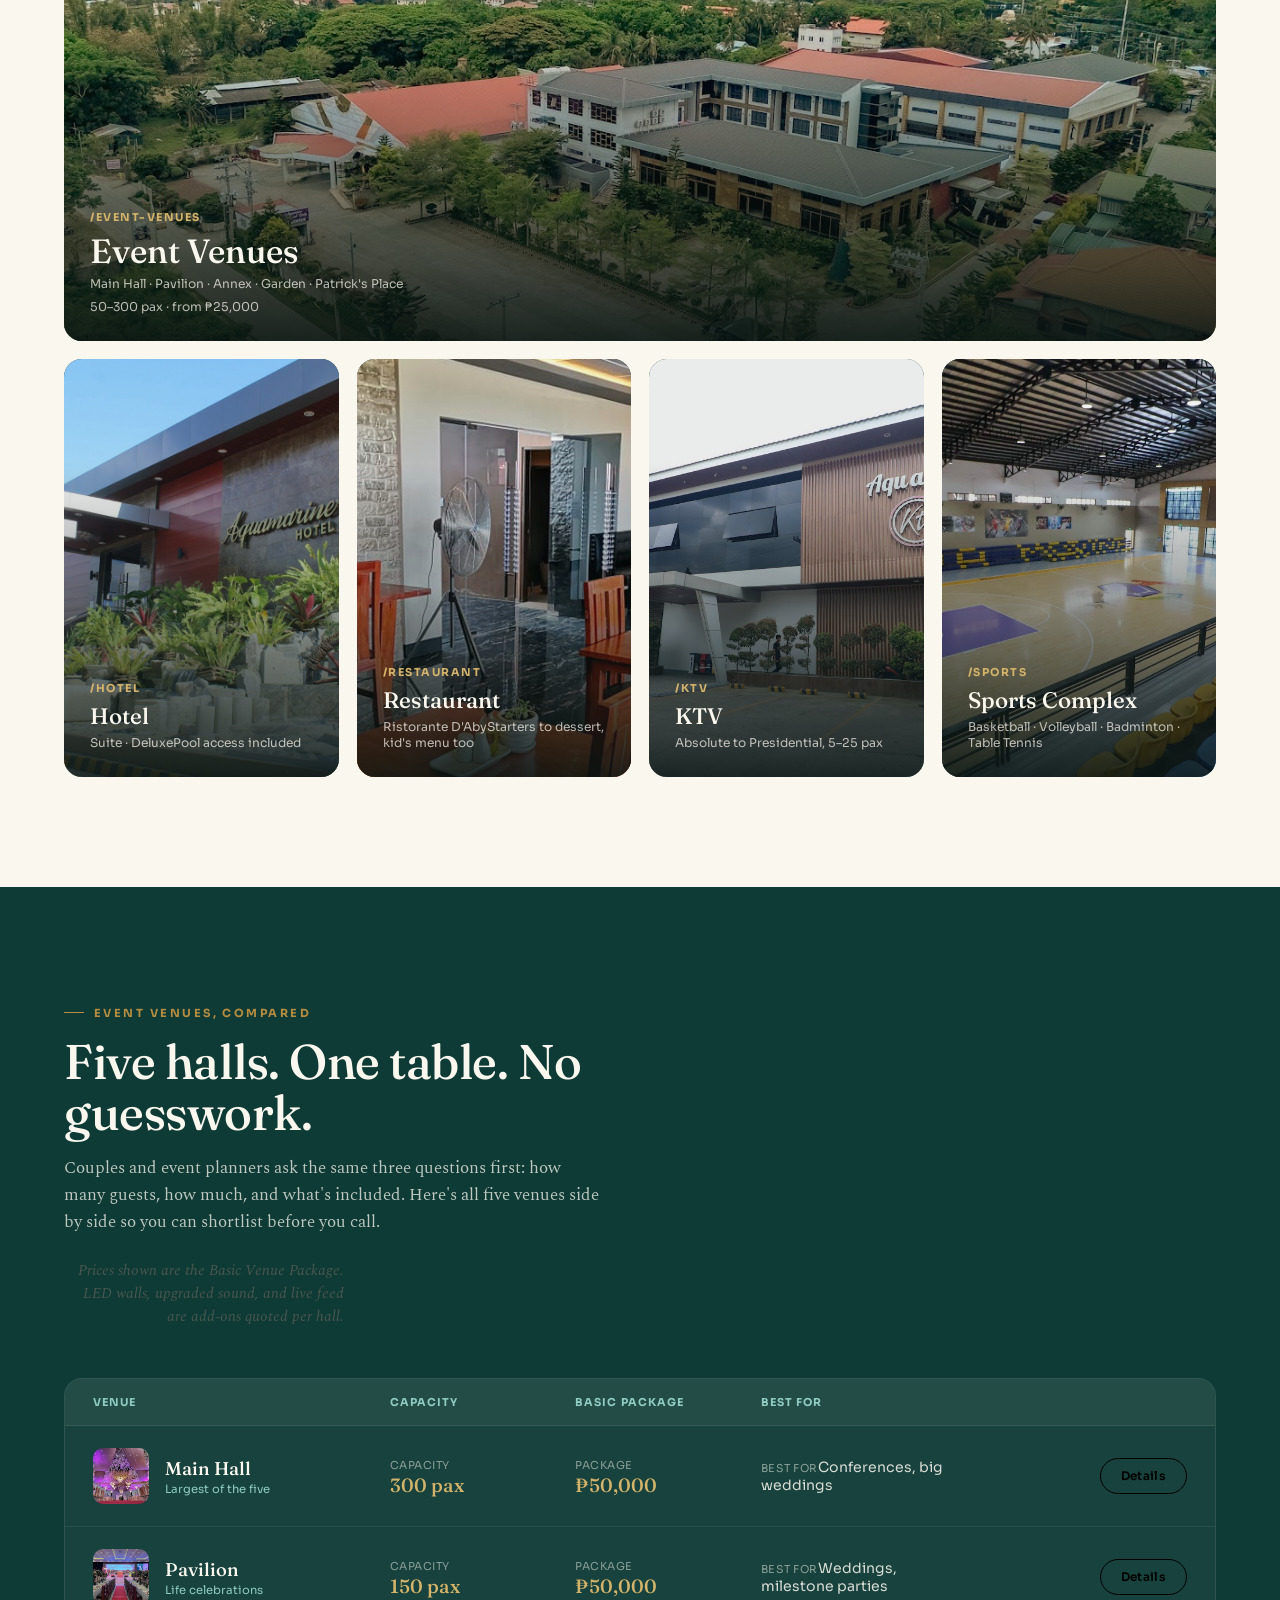
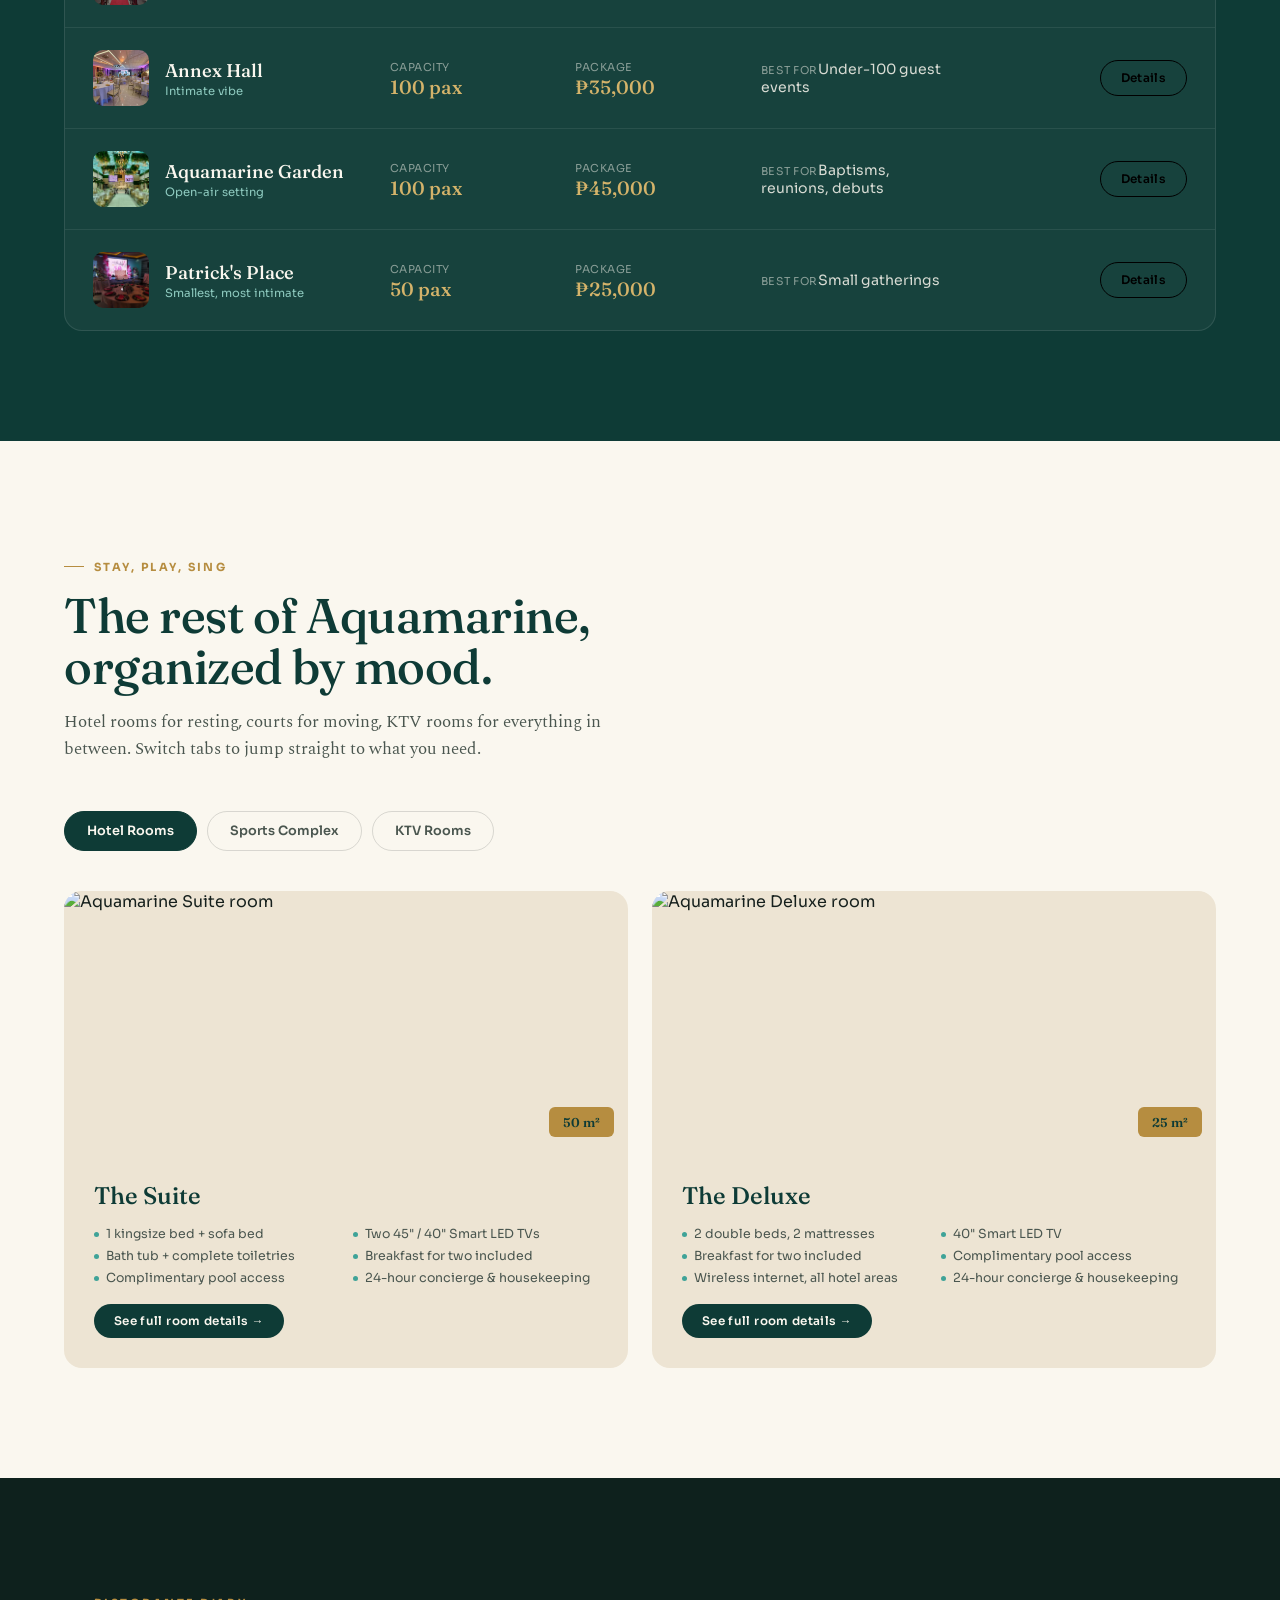
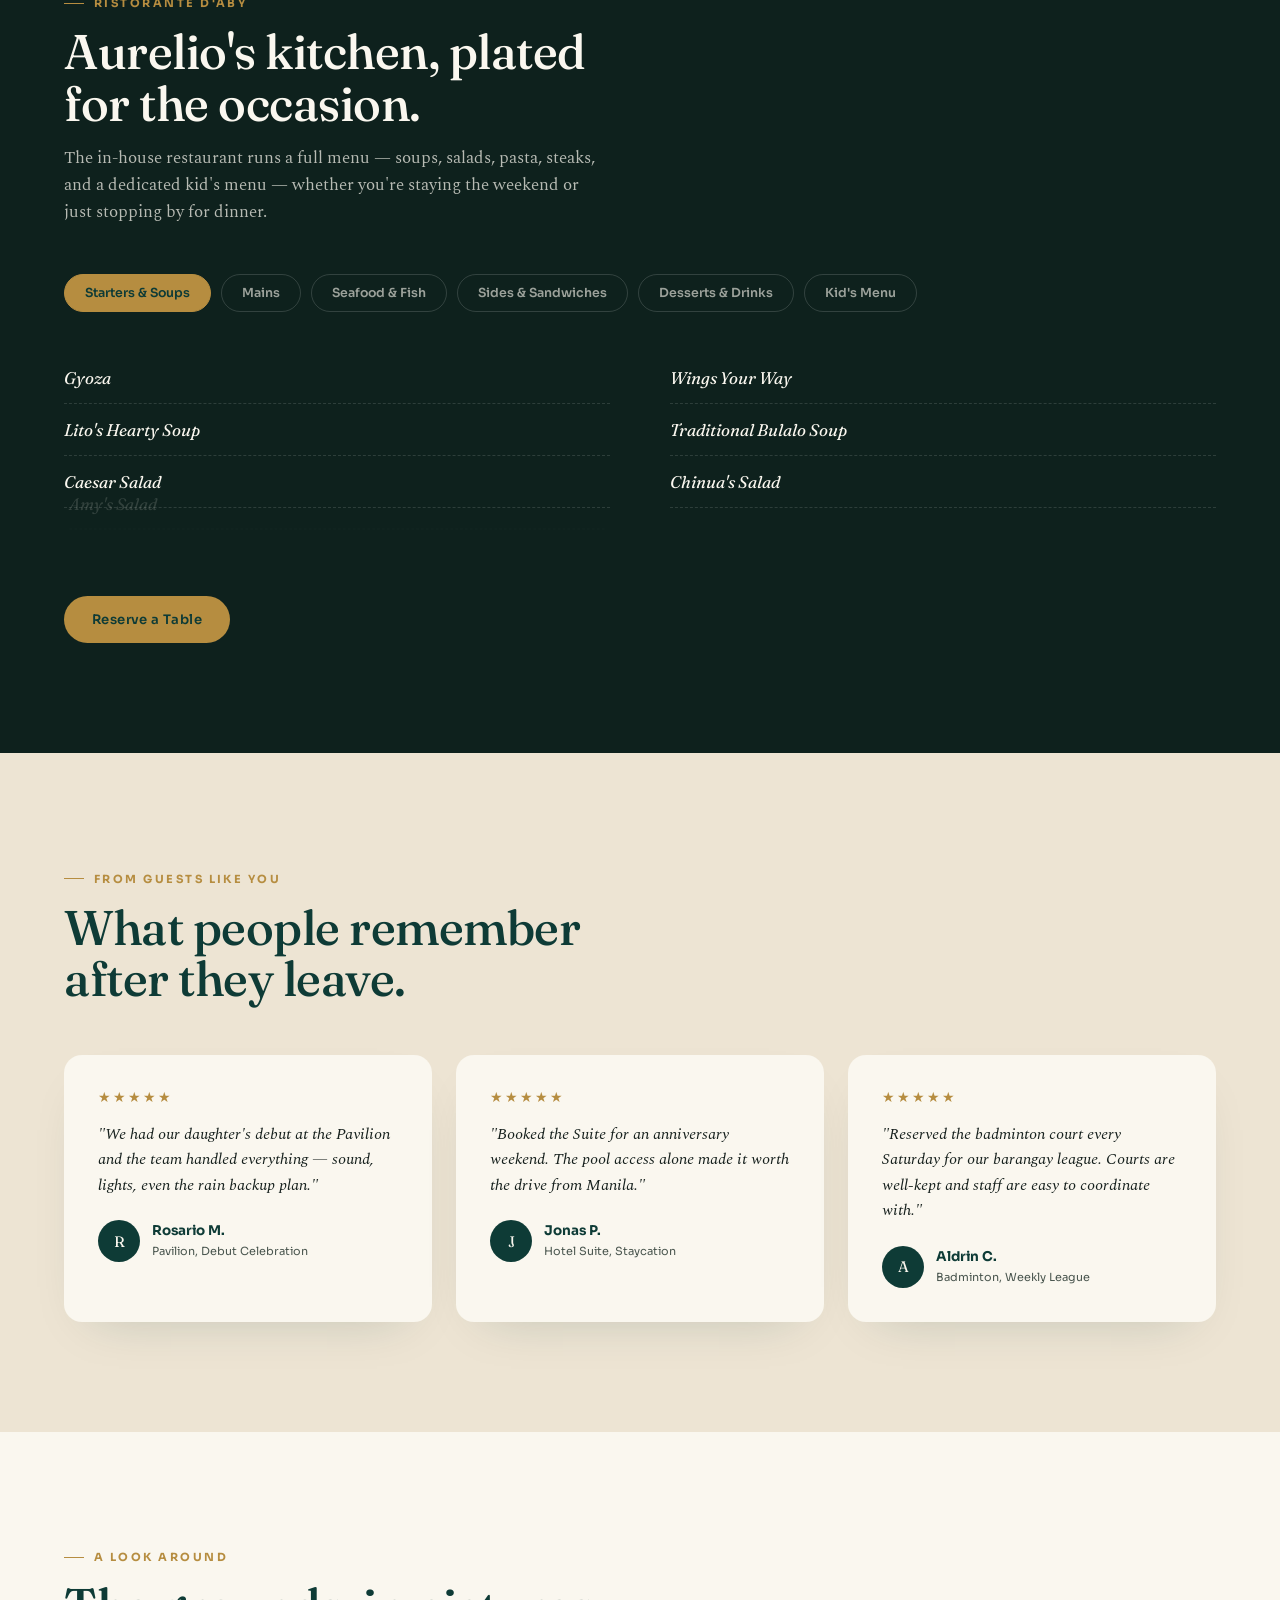
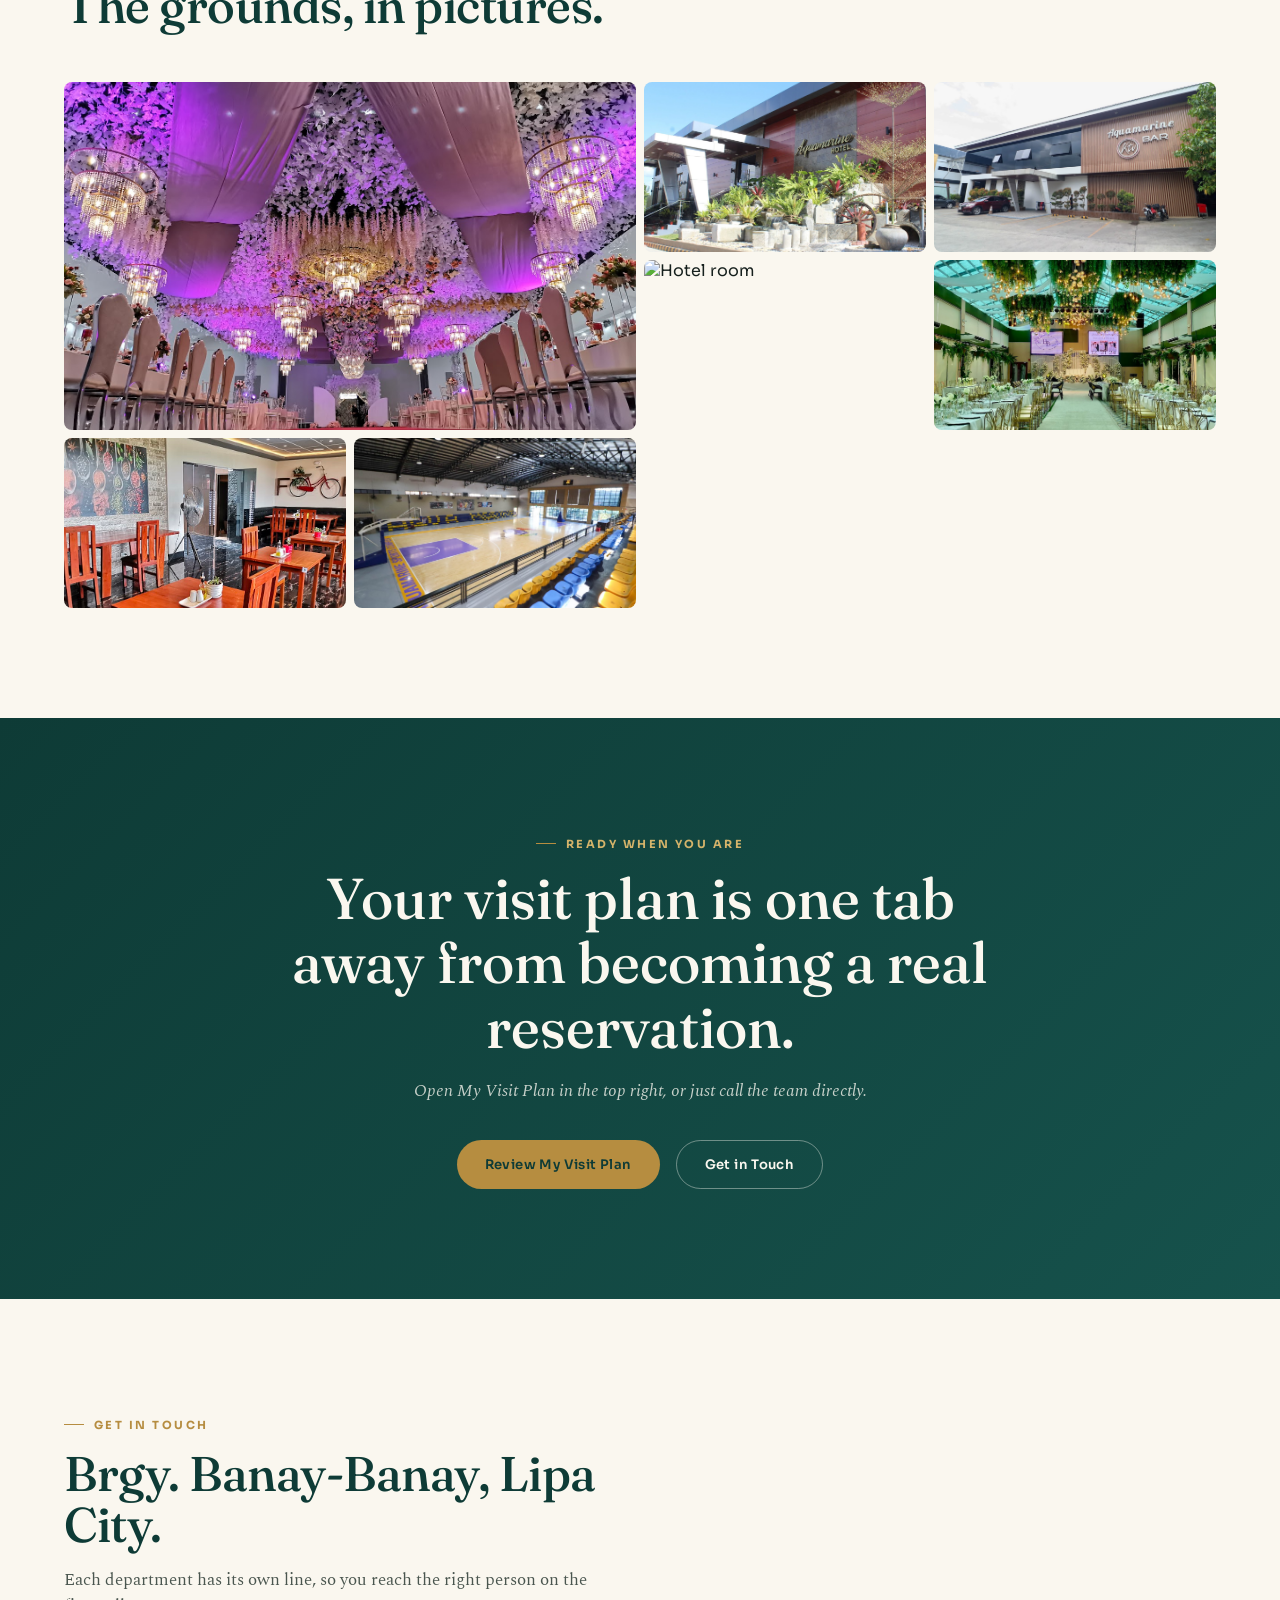
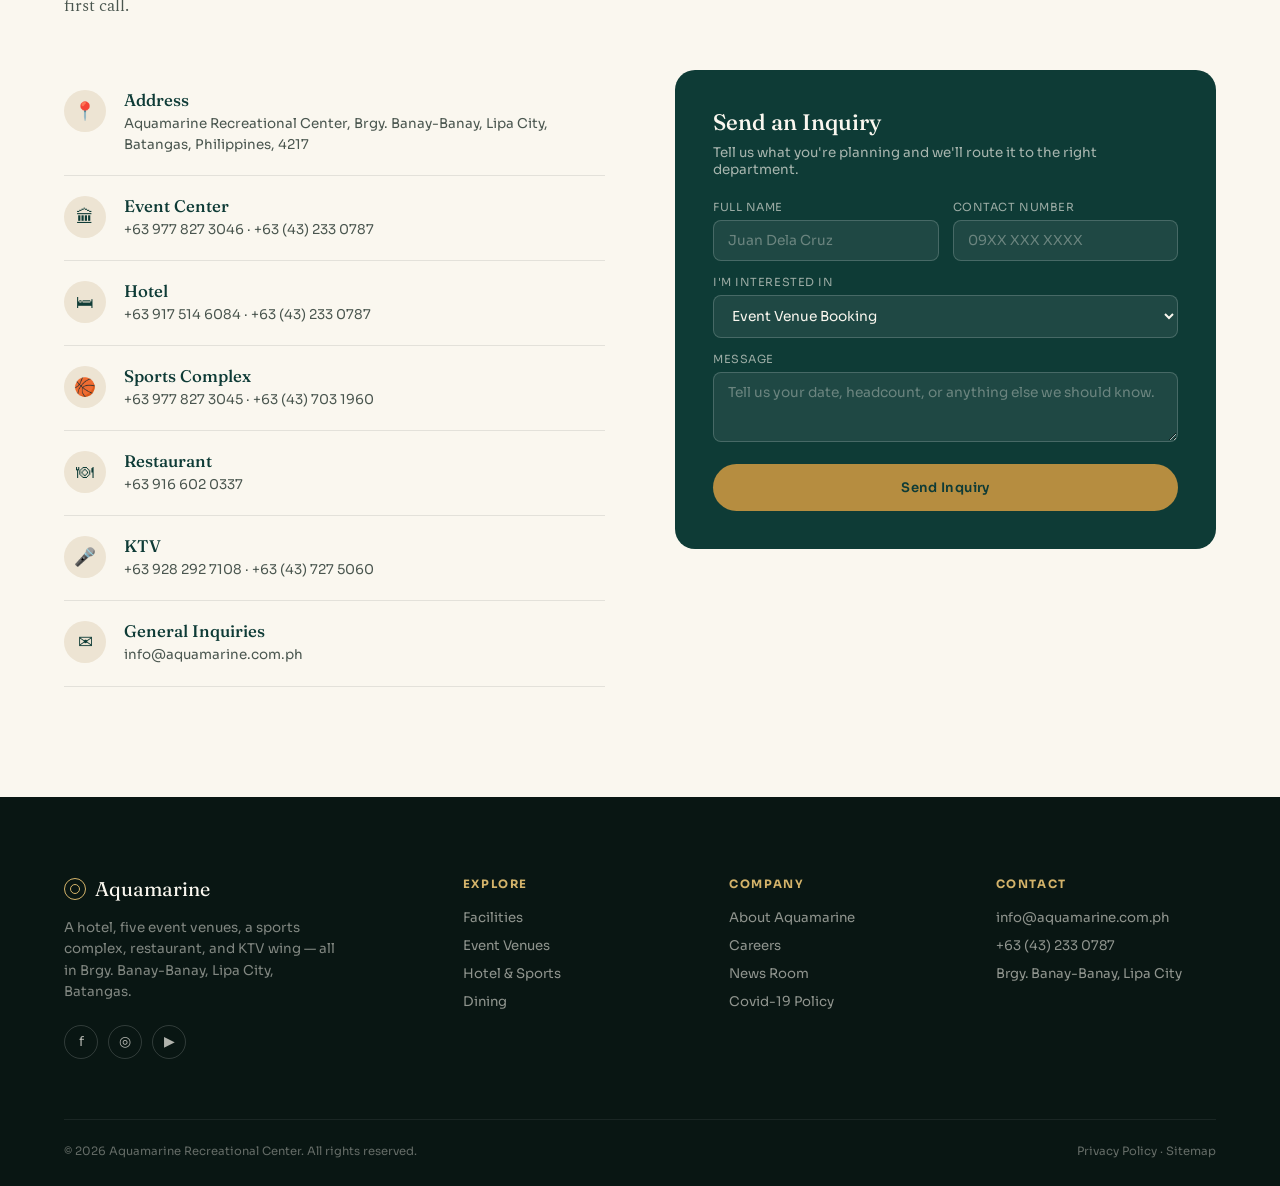
==== commit 8874fe1a: "Add gold Book Now button to primary nav Co-Authored-By: Claude Sonnet 4.6 <noreply@anthropic.com>" ====
--- a/index.html
+++ b/index.html
@@ -48,6 +48,7 @@
     <a href="#dining">Dining</a>
     <a href="#gallery">Gallery</a>
     <a href="#contact">Contact</a>
+    <a href="#contact" class="nav-book-btn">Book Now</a>
   </nav>
   <div class="nav-right">
     <button class="tray-pill" id="trayToggleBtn">
--- a/css/header.css
+++ b/css/header.css
@@ -13,6 +13,21 @@
 nav.primary a{font-size:.78rem;font-weight:500;letter-spacing:.02em;color:rgba(250,247,239,.85);position:relative;padding:6px 0;}
 nav.primary a::after{content:'';position:absolute;left:0;bottom:0;width:0;height:1px;background:var(--gold-light);transition:width .4s cubic-bezier(.16,1,.3,1);}
 nav.primary a:hover::after{width:100%;}
+
+.nav-book-btn{
+  margin-left:22px;
+  padding:9px 22px !important;border-radius:100px;
+  background:linear-gradient(130deg, var(--gold-light) 0%, var(--gold) 65%) !important;
+  color:var(--teal-deep) !important;
+  font-size:.76rem !important;font-weight:700 !important;letter-spacing:.04em;
+  transition:transform .4s cubic-bezier(.22,1,.36,1), box-shadow .4s ease !important;
+  white-space:nowrap;
+}
+.nav-book-btn::after{display:none !important;}
+.nav-book-btn:hover{
+  transform:translateY(-2px) !important;
+  box-shadow:0 10px 24px -8px rgba(182,141,64,.55) !important;
+}
 
 .nav-right{display:flex;align-items:center;gap:18px;}
 .tray-pill{
--- a/css/hero.css
+++ b/css/hero.css
@@ -28,7 +28,7 @@
   padding:17px 22px;border-radius:100px;
   background:linear-gradient(130deg, var(--gold-light) 0%, var(--gold) 65%);
   color:var(--teal-deep);text-decoration:none;
-  position:absolute;bottom:120px;left:var(--edge);z-index:6;
+  position:absolute;bottom:90px;left:var(--edge);z-index:6;
   overflow:hidden;isolation:isolate;
   box-shadow:0 10px 36px -10px rgba(182,141,64,.55);
   opacity:0;
